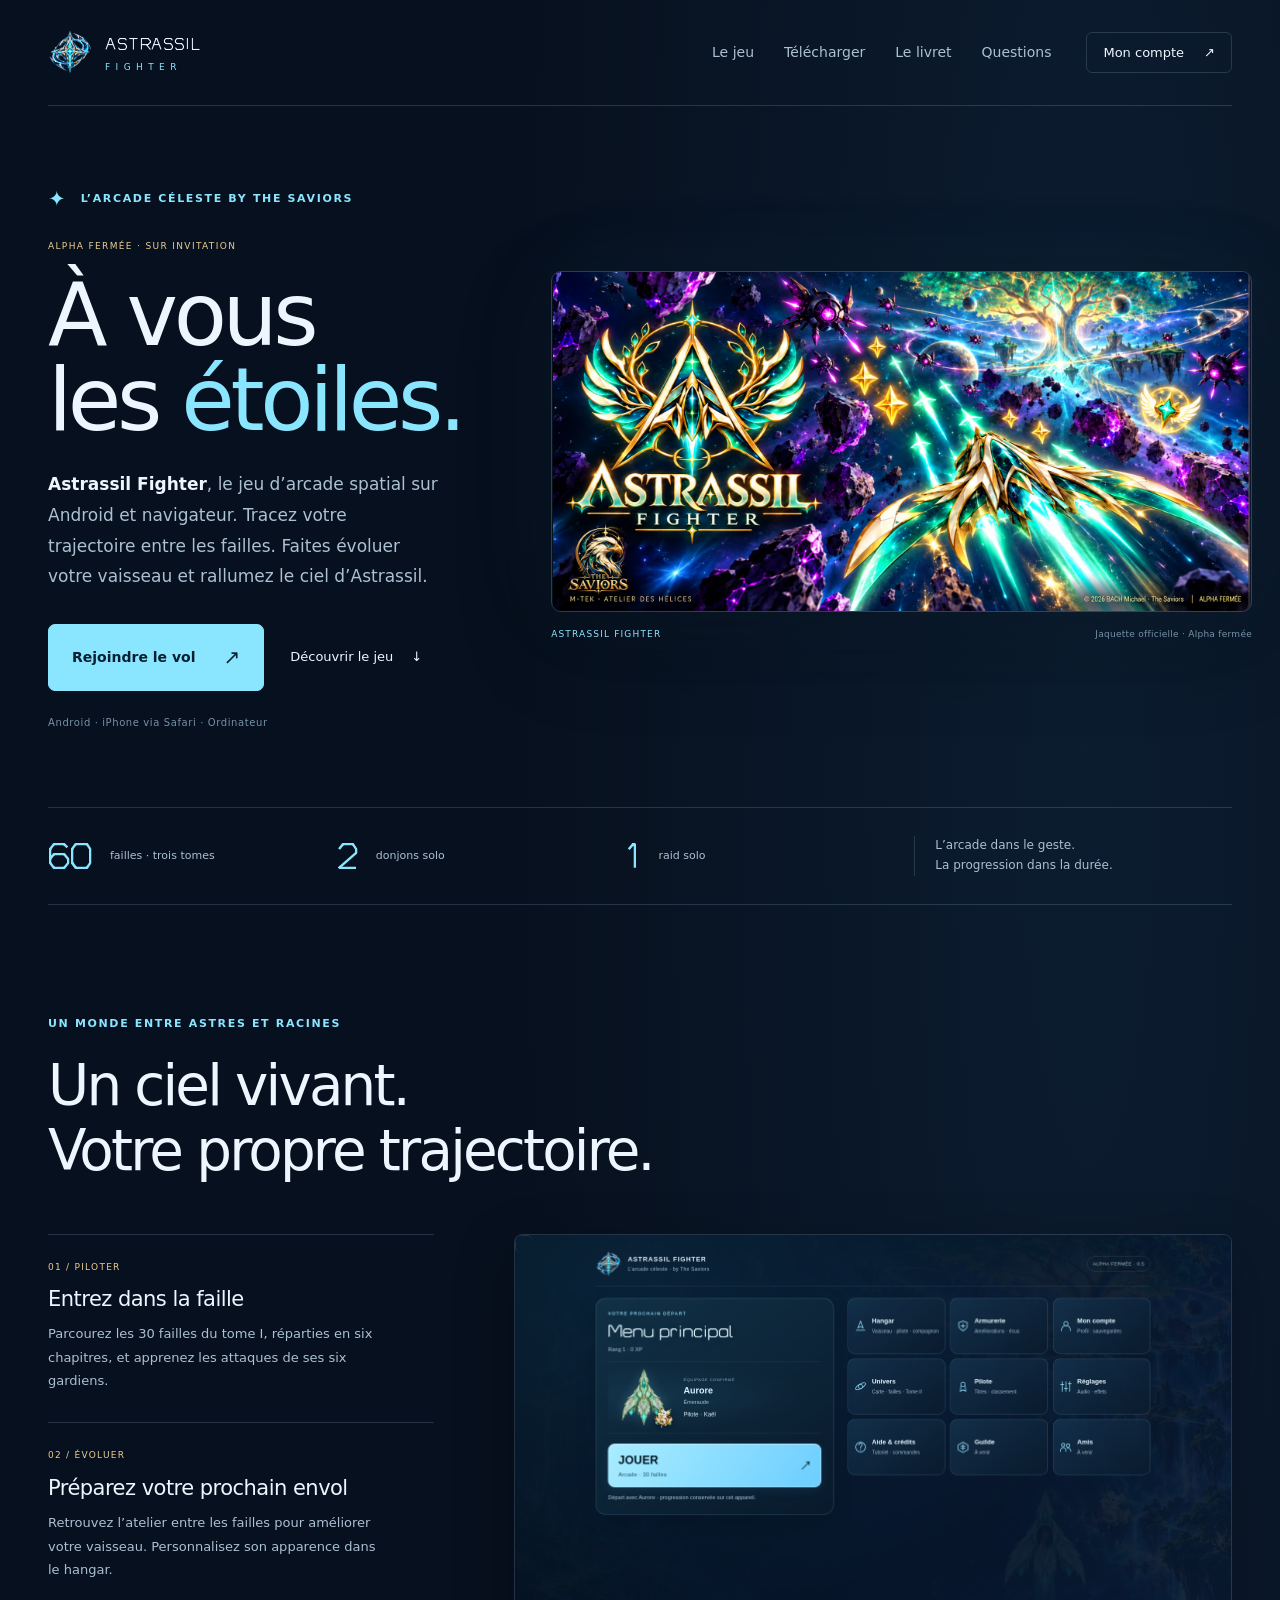
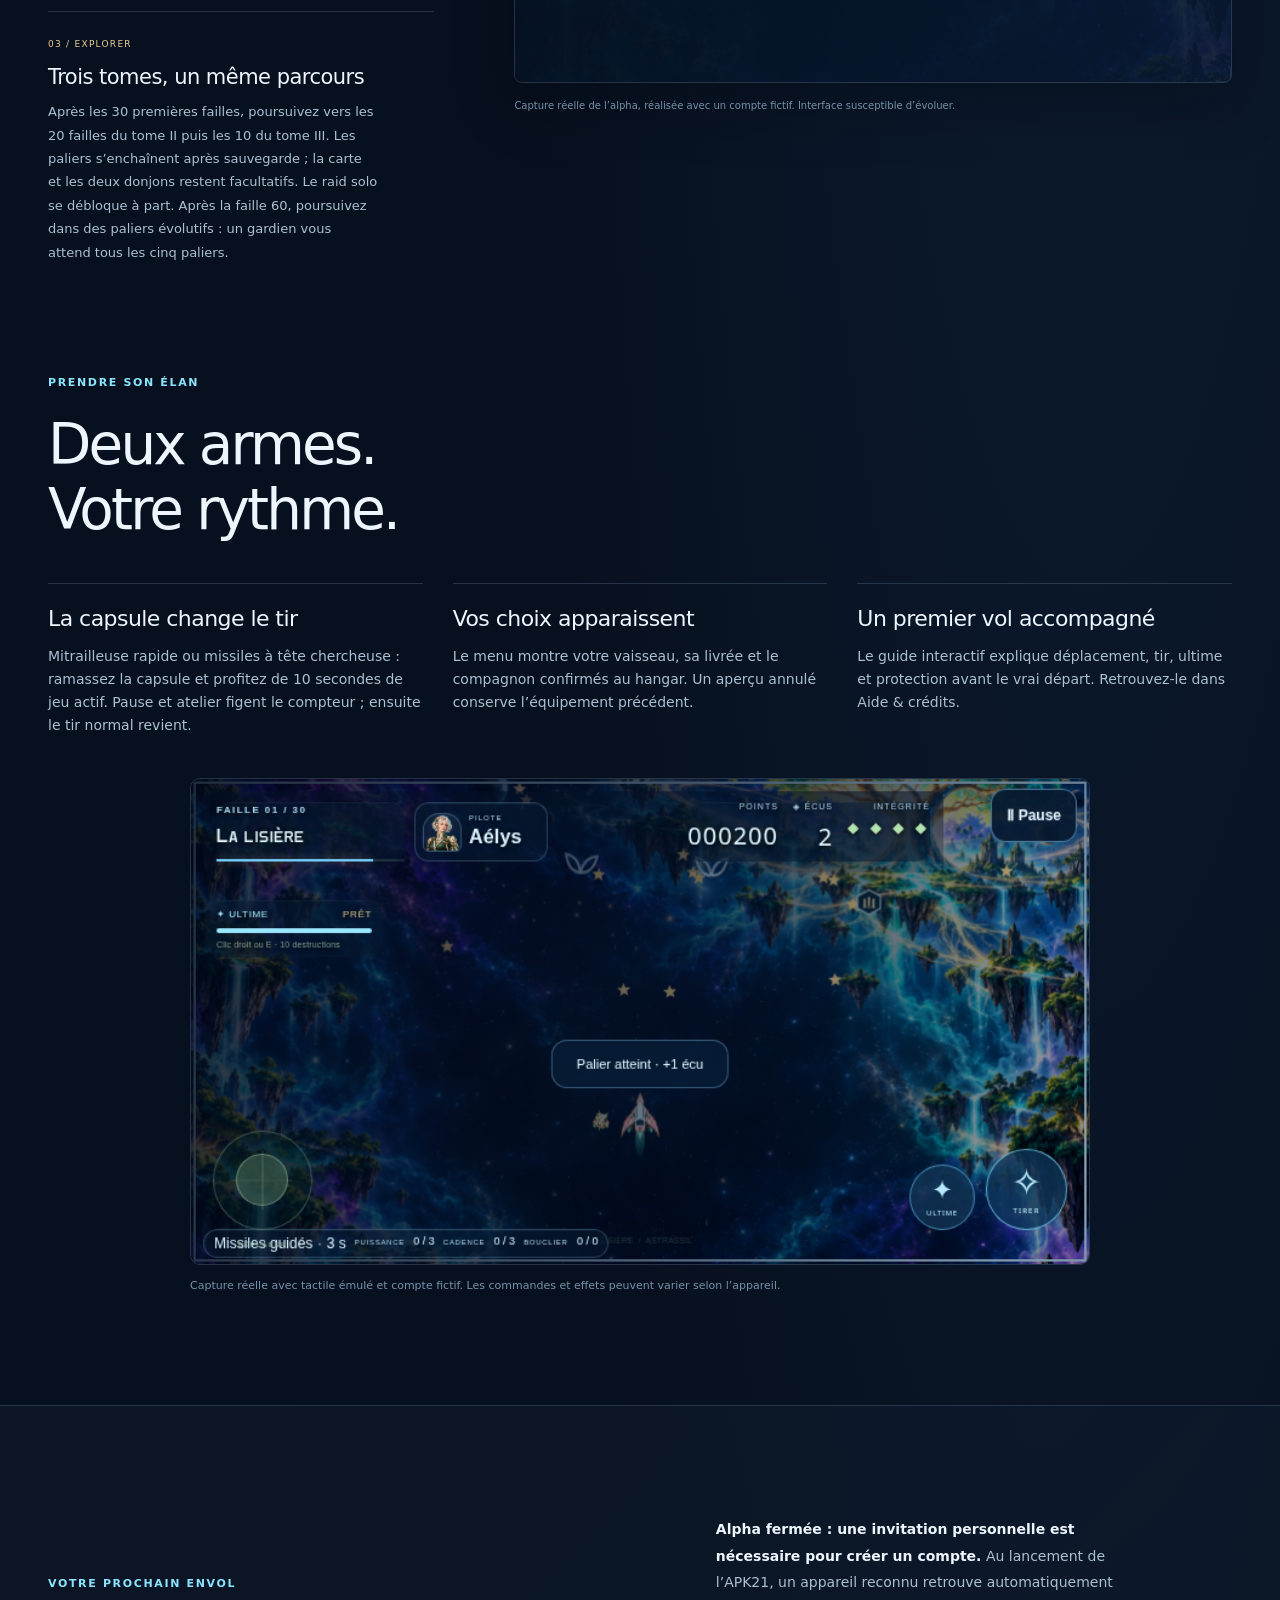
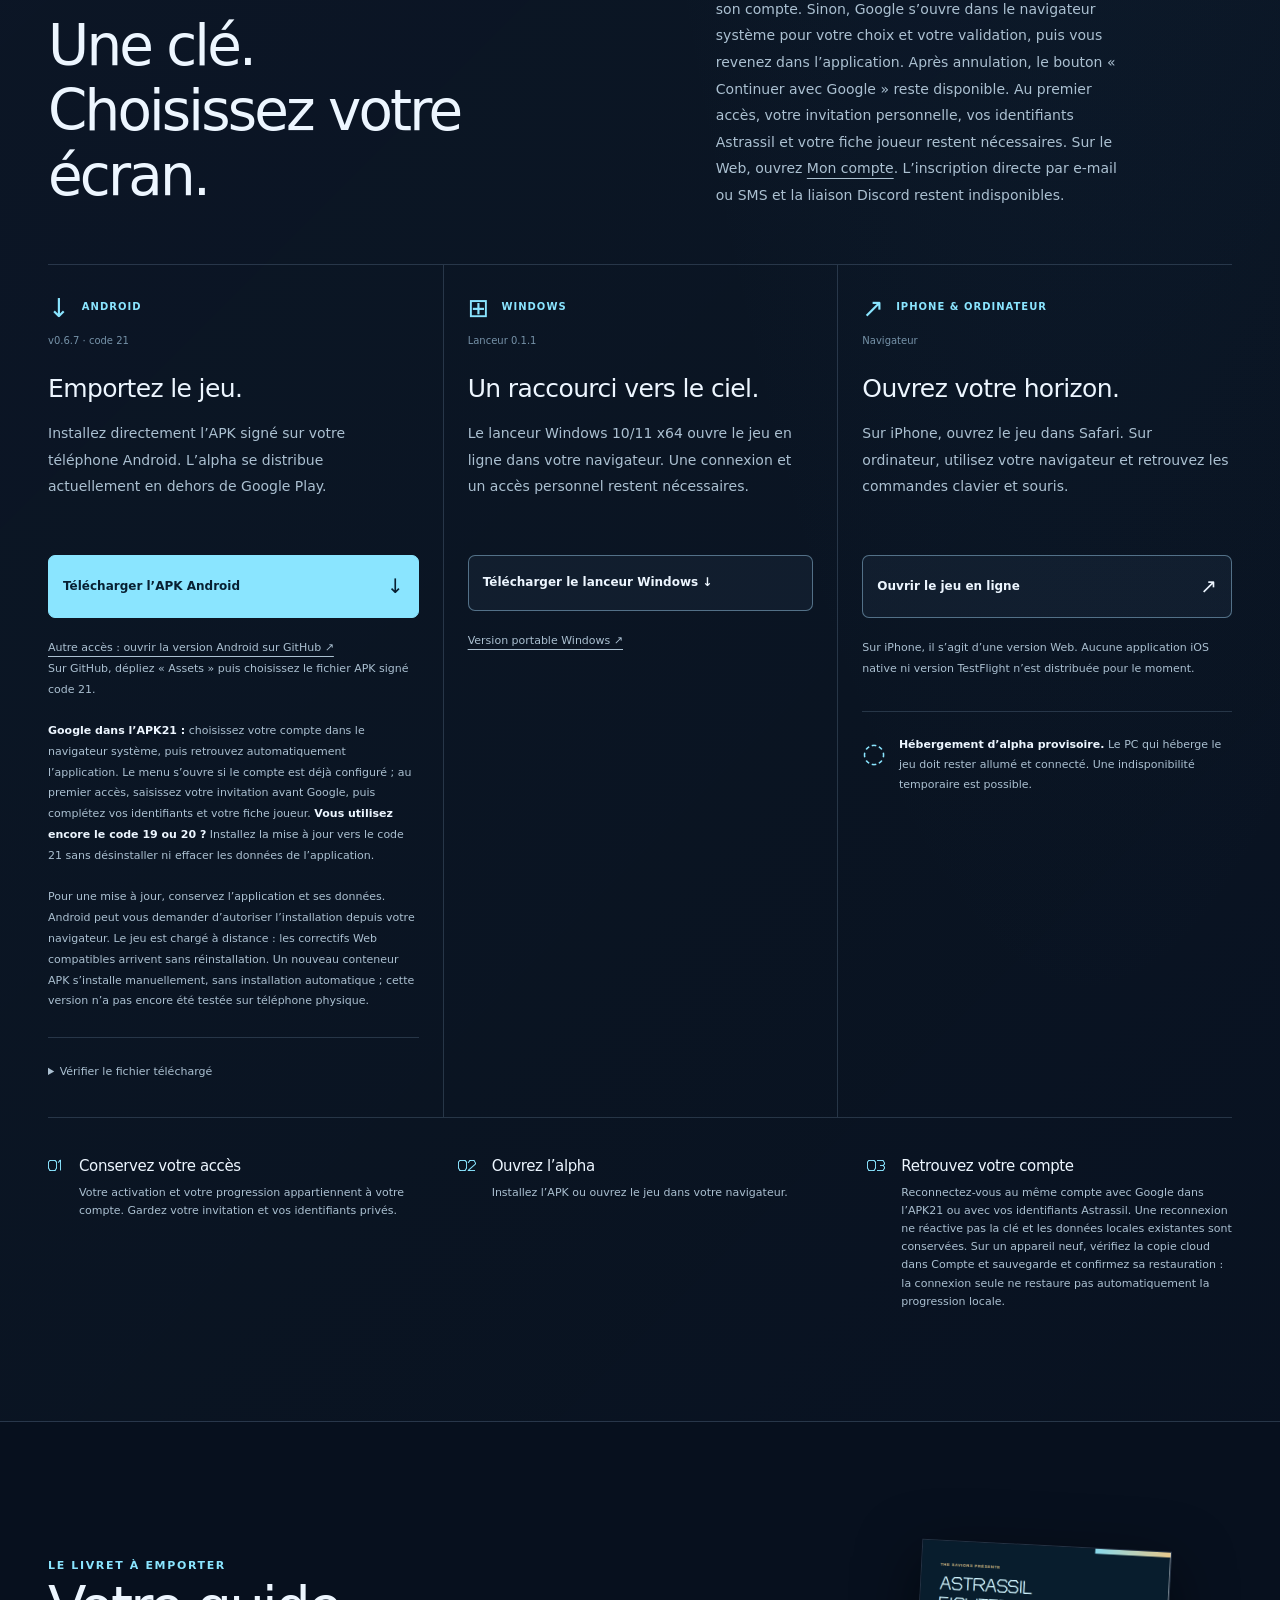
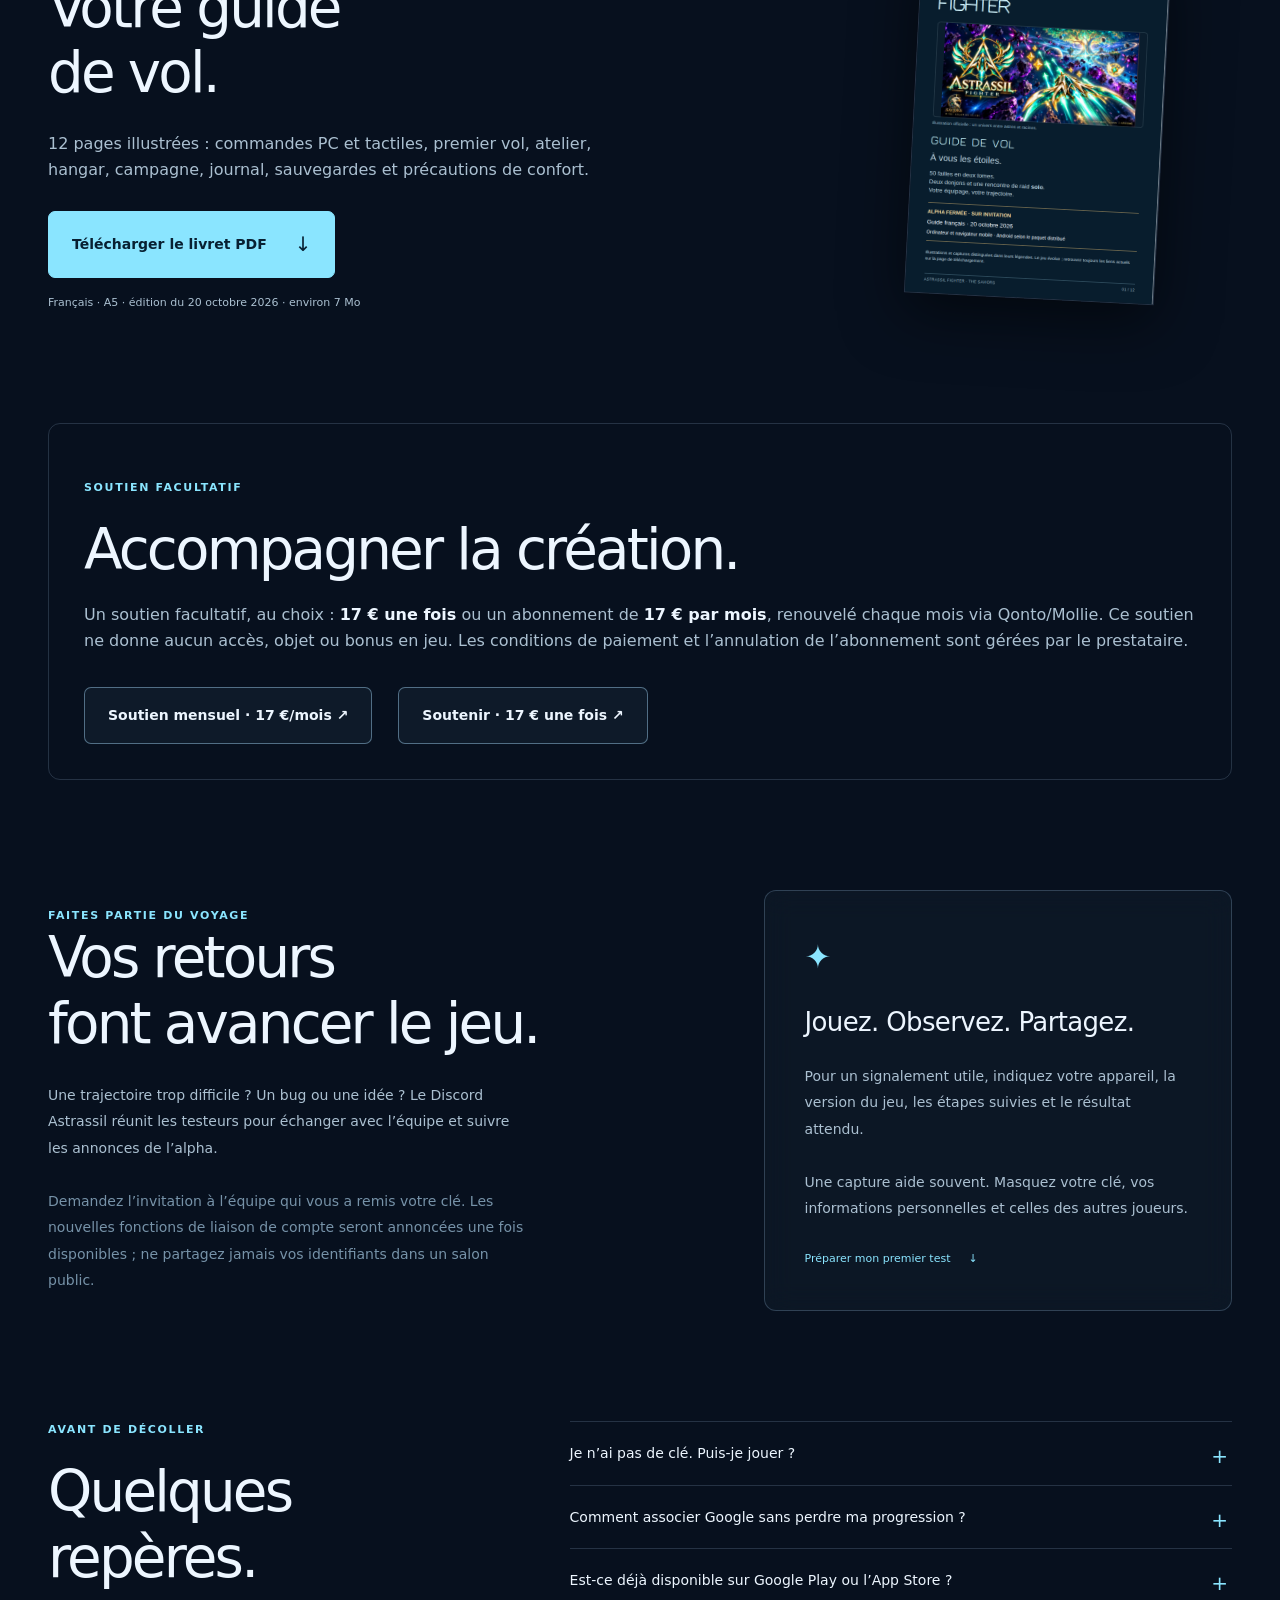
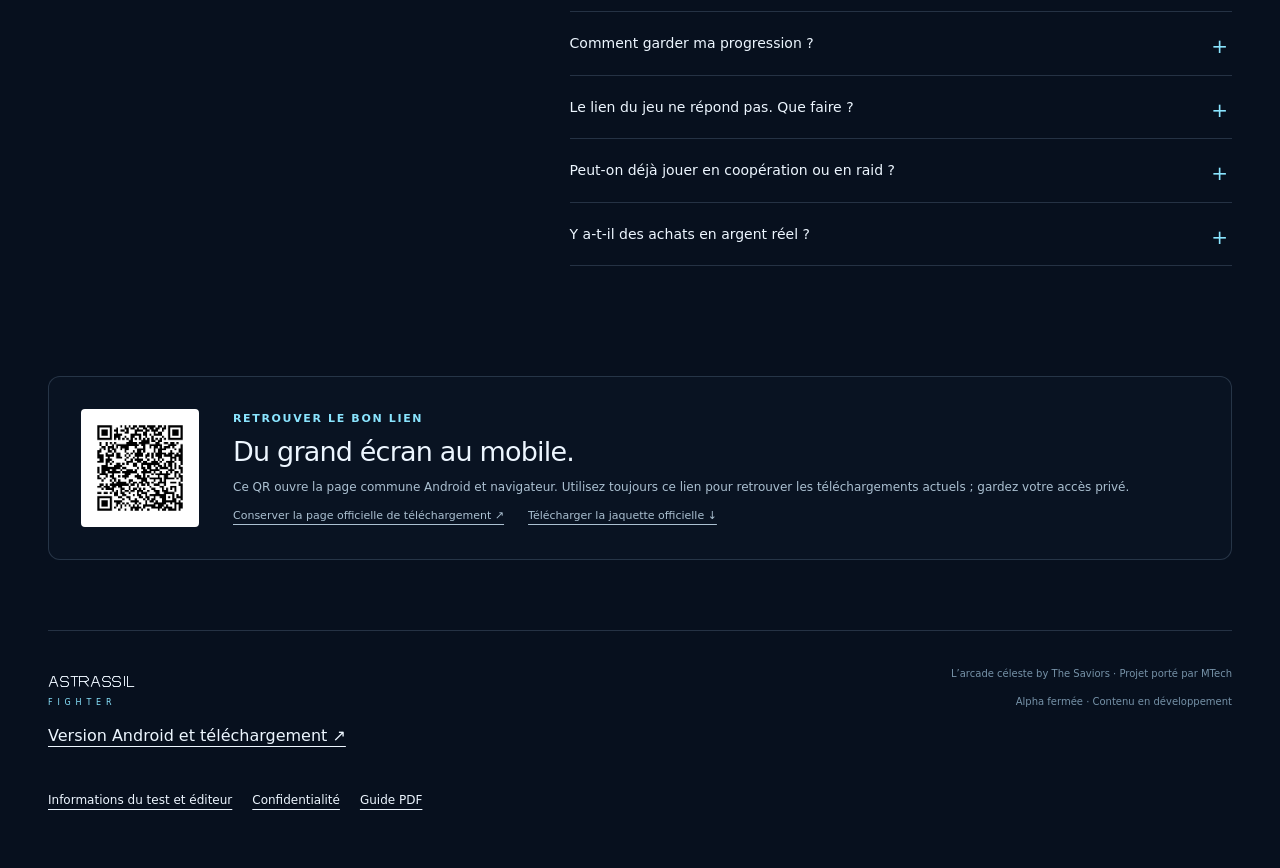
==== index.html @ e5ecc905 "Liens Jouer et Mon compte vers l’adresse stable astrassil.tail2edb90.ts.net" ====
<!doctype html>
<html lang="fr">
<head>
  <meta charset="utf-8">
  <meta name="viewport" content="width=device-width, initial-scale=1">
  <meta name="theme-color" content="#07101e">
  <meta name="robots" content="index,follow">
  <title>Astrassil Fighter — Télécharger l’APK Android · Alpha fermée</title>
  <meta name="description" content="Téléchargez l’APK Android signé d’Astrassil Fighter ou jouez dans votre navigateur. Alpha fermée sur invitation : 60 failles, suite évolutive et coopération à quatre.">
  <link rel="canonical" href="https://momolscode.github.io/astrassil-fighter-beta-downloads/">
  <link rel="icon" href="./assets/logo-starlight.png" type="image/png">
  <link rel="preload" href="./assets/astrassil-lumen.woff2" as="font" type="font/woff2" crossorigin>
  <meta property="og:type" content="website">
  <meta property="og:locale" content="fr_FR">
  <meta property="og:site_name" content="Astrassil Fighter">
  <meta property="og:title" content="Astrassil Fighter — APK Android et arcade céleste">
  <meta property="og:description" content="60 failles, suite évolutive et premières expéditions coopératives à quatre. APK Android signé et jeu Web. Alpha fermée sur invitation.">
  <meta property="og:url" content="https://momolscode.github.io/astrassil-fighter-beta-downloads/">
  <meta property="og:image" content="https://momolscode.github.io/astrassil-fighter-beta-downloads/assets/jaquette-alpha-fermee.png">
  <meta property="og:image:alt" content="Jaquette officielle : vaisseau or et turquoise, arbre cosmique et astéroïdes violets, avec le sceau The Saviors.">
  <meta name="twitter:card" content="summary_large_image">
  <meta name="twitter:title" content="Astrassil Fighter — L’arcade céleste">
  <meta name="twitter:description" content="Télécharger Astrassil Fighter sur Android ou jouer sur le Web. Alpha fermée sur invitation, solo et coopération à quatre.">
  <meta name="twitter:image" content="https://momolscode.github.io/astrassil-fighter-beta-downloads/assets/jaquette-alpha-fermee.png">
  <link rel="stylesheet" href="./styles.css">
  <script type="application/ld+json">
  {"@context":"https://schema.org","@graph":[{"@type":"VideoGame","@id":"https://momolscode.github.io/astrassil-fighter-beta-downloads/#jeu","name":"Astrassil Fighter","url":"https://momolscode.github.io/astrassil-fighter-beta-downloads/","description":"Jeu d’arcade spatial en alpha fermée : 60 failles de campagne, une suite évolutive, deux donjons et un raid solo. Les 30 premières failles ont un parcours coopératif distinct, jusqu’à quatre joueurs. Accès personnel sur invitation.","genre":["Arcade","Action"],"inLanguage":"fr","gamePlatform":["Android","Navigateur Web"],"playMode":["SinglePlayer","MultiPlayer","CoOp"],"image":"https://momolscode.github.io/astrassil-fighter-beta-downloads/assets/jaquette-alpha-fermee.png"},{"@type":"SoftwareApplication","@id":"https://momolscode.github.io/astrassil-fighter-beta-downloads/#android","name":"Astrassil Fighter pour Android","applicationCategory":"GameApplication","applicationSubCategory":"Arcade Game","operatingSystem":"Android","softwareVersion":"0.6.7-alpha-fermee.21","url":"https://momolscode.github.io/astrassil-fighter-beta-downloads/#telecharger","downloadUrl":"https://github.com/Momolscode/astrassil-fighter-beta-downloads/releases/download/alpha-fermee-0.6.7-code21/astrassil-fighter-0.6.7-alpha-fermee.21-code21-release-signe.apk","installUrl":"https://github.com/Momolscode/astrassil-fighter-beta-downloads/releases/tag/alpha-fermee-0.6.7-code21","fileSize":"12.21 MB","softwareRequirements":"Connexion Internet et compte Astrassil disposant d’un accès personnel.","description":"APK Android signé, code 21. Le jeu est chargé à distance. Installation manuelle ; aucun test sur téléphone physique de cette version n’est affirmé."}]}
  </script>
</head>
<body>
  <a class="skip" href="#contenu">Aller au contenu</a>
  <header class="header shell">
    <a class="brand" href="./" aria-label="Astrassil Fighter, accueil"><img src="./assets/logo-starlight.png" alt="" width="48" height="48"><span>ASTRASSIL <b>FIGHTER</b></span></a>
    <nav aria-label="Navigation principale"><a href="#univers">Le jeu</a><a href="#telecharger">Télécharger</a><a href="#guide">Le livret</a><a href="#questions">Questions</a></nav>
    <a class="header-cta" href="https://astrassil.tail2edb90.ts.net/connexion" rel="noopener noreferrer">Mon compte <span aria-hidden="true">↗</span></a>
  </header>
  <main id="contenu">
    <section class="hero shell" aria-labelledby="titre-jeu">
      <div class="hero-copy"><p class="eyebrow"><span class="spark" aria-hidden="true">✦</span> L’arcade céleste by The Saviors</p><p class="beta-label">ALPHA FERMÉE · SUR INVITATION</p><h1 id="titre-jeu">À vous<br>les <em>étoiles.</em></h1><p class="hero-intro"><strong>Astrassil Fighter</strong>, le jeu d’arcade spatial sur Android et navigateur. Tracez votre trajectoire entre les failles. Faites évoluer votre vaisseau et rallumez le ciel d’Astrassil.</p><div class="hero-actions"><a class="button" href="#telecharger">Rejoindre le vol <span aria-hidden="true">↗</span></a><a class="text-link" href="#univers">Découvrir le jeu <span aria-hidden="true">↓</span></a></div><p class="availability">Android · iPhone via Safari · Ordinateur</p></div>
      <figure class="cover"><img src="./assets/jaquette-alpha-fermee.png" alt="Astrassil Fighter : un vaisseau d’or et de turquoise traverse des astéroïdes violets vers un arbre cosmique lumineux. Jaquette officielle avec le sceau The Saviors." width="1797" height="875" fetchpriority="high"><figcaption>ASTRASSIL FIGHTER <span>Jaquette officielle · Alpha fermée</span></figcaption></figure>
    </section>
    <div class="facts shell" aria-label="Le contenu de l’alpha"><p><strong>60</strong><span>failles · trois tomes</span></p><p><strong>2</strong><span>donjons solo</span></p><p><strong>1</strong><span>raid solo</span></p><p class="facts-note">L’arcade dans le geste.<br>La progression dans la durée.</p></div>
    <section class="universe shell section" id="univers" aria-labelledby="univers-titre">
      <div class="section-heading"><p class="eyebrow">UN MONDE ENTRE ASTRES ET RACINES</p><h2 id="univers-titre">Un ciel vivant.<br>Votre propre trajectoire.</h2></div>
      <div class="universe-layout"><div class="chapters"><article><span>01 / PILOTER</span><h3>Entrez dans la faille</h3><p>Parcourez les 30 failles du tome I, réparties en six chapitres, et apprenez les attaques de ses six gardiens.</p></article><article><span>02 / ÉVOLUER</span><h3>Préparez votre prochain envol</h3><p>Retrouvez l’atelier entre les failles pour améliorer votre vaisseau. Personnalisez son apparence dans le hangar.</p></article><article><span>03 / EXPLORER</span><h3>Trois tomes, un même parcours</h3><p>Après les 30 premières failles, poursuivez vers les 20 failles du tome II puis les 10 du tome III. Les paliers s’enchaînent après sauvegarde ; la carte et les deux donjons restent facultatifs. Le raid solo se débloque à part. Après la faille 60, poursuivez dans des paliers évolutifs : un gardien vous attend tous les cinq paliers.</p></article></div><figure class="game-capture"><img src="./assets/accueil-actuel.png" alt="Capture de l’accueil Starlight d’Astrassil Fighter : menus de campagne, journal, galaxie et hangar, vaisseau lumineux sur un ciel cosmique." width="1440" height="900" loading="lazy"><figcaption>Capture réelle de l’alpha, réalisée avec un compte fictif. Interface susceptible d’évoluer.</figcaption></figure></div>
    </section>
    <section class="flight-features shell section" aria-labelledby="vol-titre"><div class="section-heading"><p class="eyebrow">PRENDRE SON ÉLAN</p><h2 id="vol-titre">Deux armes.<br>Votre rythme.</h2></div><div class="feature-grid"><article><h3>La capsule change le tir</h3><p>Mitrailleuse rapide ou missiles à tête chercheuse : ramassez la capsule et profitez de 10 secondes de jeu actif. Pause et atelier figent le compteur ; ensuite le tir normal revient.</p></article><article><h3>Vos choix apparaissent</h3><p>Le menu montre votre vaisseau, sa livrée et le compagnon confirmés au hangar. Un aperçu annulé conserve l’équipement précédent.</p></article><article><h3>Un premier vol accompagné</h3><p>Le guide interactif explique déplacement, tir, ultime et protection avant le vrai départ. Retrouvez-le dans Aide &amp; crédits.</p></article></div><figure class="wide-flight"><img src="./assets/combat-paysage.png" alt="Capture d’un combat avec le HUD de l’arme temporaire et les commandes tactiles." width="740" height="400" loading="lazy"><figcaption>Capture réelle avec tactile émulé et compte fictif. Les commandes et effets peuvent varier selon l’appareil.</figcaption></figure></section>
    <section class="download-section" id="telecharger" aria-labelledby="telecharger-titre"><div class="shell section"><div class="section-heading split-heading"><div><p class="eyebrow">VOTRE PROCHAIN ENVOL</p><h2 id="telecharger-titre">Une clé.<br>Choisissez votre écran.</h2></div><p><strong>Alpha fermée : une invitation personnelle est nécessaire pour créer un compte.</strong> Au lancement de l’APK21, un appareil reconnu retrouve automatiquement son compte. Sinon, Google s’ouvre dans le navigateur système pour votre choix et votre validation, puis vous revenez dans l’application. Après annulation, le bouton « Continuer avec Google » reste disponible. Au premier accès, votre invitation personnelle, vos identifiants Astrassil et votre fiche joueur restent nécessaires. Sur le Web, ouvrez <a href="https://astrassil.tail2edb90.ts.net/connexion">Mon compte</a>. L’inscription directe par e-mail ou SMS et la liaison Discord restent indisponibles.</p></div>
      <div class="platforms"><article class="platform"><div class="platform-top"><span class="platform-icon" aria-hidden="true">↓</span><span class="platform-type">ANDROID</span><span class="version">v0.6.7 · code 21</span></div><h3>Emportez le jeu.</h3><p>Installez directement l’APK signé sur votre téléphone Android. L’alpha se distribue actuellement en dehors de Google Play.</p><a id="android-download" class="button" href="https://github.com/Momolscode/astrassil-fighter-beta-downloads/releases/download/alpha-fermee-0.6.7-code21/astrassil-fighter-0.6.7-alpha-fermee.21-code21-release-signe.apk" download>Télécharger l’APK Android <span aria-hidden="true">↓</span></a><p class="platform-note"><a id="android-release" href="https://github.com/Momolscode/astrassil-fighter-beta-downloads/releases/tag/alpha-fermee-0.6.7-code21" rel="noopener noreferrer">Autre accès : ouvrir la version Android sur GitHub ↗</a><br>Sur GitHub, dépliez « Assets » puis choisissez le fichier APK signé code 21.</p><p class="platform-note"><strong>Google dans l’APK21 :</strong> choisissez votre compte dans le navigateur système, puis retrouvez automatiquement l’application. Le menu s’ouvre si le compte est déjà configuré ; au premier accès, saisissez votre invitation avant Google, puis complétez vos identifiants et votre fiche joueur. <strong>Vous utilisez encore le code 19 ou 20 ?</strong> Installez la mise à jour vers le code 21 sans désinstaller ni effacer les données de l’application.</p><p class="platform-note">Pour une mise à jour, conservez l’application et ses données. Android peut vous demander d’autoriser l’installation depuis votre navigateur. Le jeu est chargé à distance : les correctifs Web compatibles arrivent sans réinstallation. Un nouveau conteneur APK s’installe manuellement, sans installation automatique ; cette version n’a pas encore été testée sur téléphone physique.</p><details class="checksum"><summary>Vérifier le fichier téléchargé</summary><p>Empreinte SHA-256 de l’APK signé :</p><code>53e161e03cef2f082673b53532f688e43d5536de53cf7518c52a27320e83bcfa</code><a href="https://github.com/Momolscode/astrassil-fighter-beta-downloads/releases/tag/alpha-fermee-0.6.7-code21" rel="noopener noreferrer">Consulter la version Android ↗</a></details></article>
      <article class="platform"><div class="platform-top"><span class="platform-icon" aria-hidden="true">⊞</span><span class="platform-type">WINDOWS</span><span class="version">Lanceur 0.1.1</span></div><h3>Un raccourci vers le ciel.</h3><p>Le lanceur Windows 10/11 x64 ouvre le jeu en ligne dans votre navigateur. Une connexion et un accès personnel restent nécessaires.</p><a id="windows-download" class="button secondary" href="https://github.com/Momolscode/astrassil-fighter-beta-downloads/releases/download/launcher-pc-0.1.1/Astrassil-Fighter-Setup-0.1.1.exe">Télécharger le lanceur Windows ↓</a><p class="platform-note"><a href="https://github.com/Momolscode/astrassil-fighter-beta-downloads/releases/download/launcher-pc-0.1.1/Astrassil-Fighter-Launcher-0.1.1.exe">Version portable Windows ↗</a></p></article><article class="platform"><div class="platform-top"><span class="platform-icon" aria-hidden="true">↗</span><span class="platform-type">IPHONE & ORDINATEUR</span><span class="version">Navigateur</span></div><h3>Ouvrez votre horizon.</h3><p>Sur iPhone, ouvrez le jeu dans Safari. Sur ordinateur, utilisez votre navigateur et retrouvez les commandes clavier et souris.</p><a id="browser-play" class="button secondary" href="https://astrassil.tail2edb90.ts.net/jeu/" rel="noopener noreferrer">Ouvrir le jeu en ligne <span aria-hidden="true">↗</span></a><p class="platform-note">Sur iPhone, il s’agit d’une version Web. Aucune application iOS native ni version TestFlight n’est distribuée pour le moment.</p><div class="server-note"><span aria-hidden="true">◌</span><p><strong>Hébergement d’alpha provisoire.</strong> Le PC qui héberge le jeu doit rester allumé et connecté. Une indisponibilité temporaire est possible.</p></div></article></div>
      <ol class="access-steps"><li><span>01</span><div><h3>Conservez votre accès</h3><p>Votre activation et votre progression appartiennent à votre compte. Gardez votre invitation et vos identifiants privés.</p></div></li><li><span>02</span><div><h3>Ouvrez l’alpha</h3><p>Installez l’APK ou ouvrez le jeu dans votre navigateur.</p></div></li><li><span>03</span><div><h3>Retrouvez votre compte</h3><p>Reconnectez-vous au même compte avec Google dans l’APK21 ou avec vos identifiants Astrassil. Une reconnexion ne réactive pas la clé et les données locales existantes sont conservées. Sur un appareil neuf, vérifiez la copie cloud dans Compte et sauvegarde et confirmez sa restauration : la connexion seule ne restaure pas automatiquement la progression locale.</p></div></li></ol>
    </div></section>
    <section class="guide-section shell section" id="guide" aria-labelledby="guide-titre"><div><p class="eyebrow">LE LIVRET À EMPORTER</p><h2 id="guide-titre">Votre guide<br>de vol.</h2><p>12 pages illustrées : commandes PC et tactiles, premier vol, atelier, hangar, campagne, journal, sauvegardes et précautions de confort.</p><a class="button" id="guide-download" href="./documents/ASTRASSIL-FIGHTER-Guide-de-vol-Alpha.pdf" download>Télécharger le livret PDF <span aria-hidden="true">↓</span></a><p class="guide-note">Français · A5 · édition du 20 octobre 2026 · environ 7 Mo</p></div><figure><img src="./assets/guide-apercu.png" alt="Couverture du Guide de vol Astrassil Fighter, alpha fermée, avec le vaisseau et le sceau The Saviors." width="560" height="794" loading="lazy"></figure></section>
    <section class="support-block shell" id="soutien" hidden aria-labelledby="soutien-titre"><p class="eyebrow">SOUTIEN FACULTATIF</p><h2 id="soutien-titre">Accompagner la création.</h2><p>Un soutien facultatif, au choix : <strong>17 € une fois</strong> ou un abonnement de <strong>17 € par mois</strong>, renouvelé chaque mois via Qonto/Mollie. Ce soutien ne donne aucun accès, objet ou bonus en jeu. Les conditions de paiement et l’annulation de l’abonnement sont gérées par le prestataire.</p><div class="hero-actions"><a id="support-monthly" class="button secondary" rel="noopener noreferrer" target="_blank" hidden>Soutien mensuel · 17 €/mois ↗</a><a id="support-once" class="button secondary" rel="noopener noreferrer" target="_blank" hidden>Soutenir · 17 € une fois ↗</a></div></section>
    <section class="community shell section" id="communaute" aria-labelledby="communaute-titre"><div><p class="eyebrow">FAITES PARTIE DU VOYAGE</p><h2 id="communaute-titre">Vos retours<br>font avancer le jeu.</h2><p>Une trajectoire trop difficile ? Un bug ou une idée ? Le Discord Astrassil réunit les testeurs pour échanger avec l’équipe et suivre les annonces de l’alpha.</p><p class="community-note">Demandez l’invitation à l’équipe qui vous a remis votre clé. Les nouvelles fonctions de liaison de compte seront annoncées une fois disponibles ; ne partagez jamais vos identifiants dans un salon public.</p></div><div class="community-panel"><span class="spark" aria-hidden="true">✦</span><h3>Jouez. Observez. Partagez.</h3><p>Pour un signalement utile, indiquez votre appareil, la version du jeu, les étapes suivies et le résultat attendu.</p><p>Une capture aide souvent. Masquez votre clé, vos informations personnelles et celles des autres joueurs.</p><a class="text-link" href="#questions">Préparer mon premier test <span aria-hidden="true">↓</span></a></div></section>
    <section class="faq shell section" id="questions" aria-labelledby="questions-titre"><div class="section-heading"><p class="eyebrow">AVANT DE DÉCOLLER</p><h2 id="questions-titre">Quelques repères.</h2></div><div class="faq-list"><details><summary>Je n’ai pas de clé. Puis-je jouer ?</summary><p>L’alpha reste soumise à des droits personnels contrôlés par le serveur. Télécharger l’APK ne donne pas un accès au jeu. Les comptes déjà activés sont conservés. Une première inscription peut être préparée depuis l’APK21 ou Mon compte sur le Web. Elle demande Google dans le navigateur système, une invitation délivrée par l’équipe, vos identifiants Astrassil et votre fiche pilote. La clé n’est activée qu’une fois. L’inscription directe et la récupération par e-mail attendent encore leur activation.</p></details><details><summary>Comment associer Google sans perdre ma progression ?</summary><p>Dans le navigateur où votre partie est reconnue, ouvrez <a href="https://astrassil.tail2edb90.ts.net/connexion">Mon compte</a>. Connectez-vous au compte Astrassil existant si nécessaire, puis choisissez <strong>Associer Google à mon compte actuel</strong>. Utilisez ensuite ce Google pour vous reconnecter. Une adresse e-mail identique ne fusionne jamais deux comptes. Dans l’APK21, choisissez ensuite ce même Google dans le navigateur système : le retour vers l’application est automatique après vérification, avec ouverture du menu pour un compte déjà configuré.</p></details><details><summary>Est-ce déjà disponible sur Google Play ou l’App Store ?</summary><p>L’alpha Android se télécharge directement au format APK. Elle n’est pas publiée sur Google Play. Sur iPhone, utilisez Safari : aucune application native iOS ni version TestFlight n’est encore proposée.</p></details><details><summary>Comment garder ma progression ?</summary><p>La progression est enregistrée sur votre appareil et envoyée automatiquement vers votre compte sur le serveur aux étapes importantes. En cas de coupure réseau, un envoi en attente est réessayé au retour de la connexion. Vous pouvez aussi envoyer une copie manuellement dans <strong>Compte et sauvegarde</strong> : vérifiez le compte et l’aperçu, confirmez puis attendez le message de réussite. Sur un appareil neuf, vérifiez la copie cloud disponible et confirmez sa restauration ; la connexion seule ne restaure pas automatiquement la progression locale. Un combat en cours n’est pas un point de reprise.</p></details><details><summary>Le lien du jeu ne répond pas. Que faire ?</summary><p>Le serveur provisoire dépend d’un PC allumé et connecté. Réessayez plus tard et signalez l’heure et le message exact à l’équipe. Utilisez toujours le lien de cette page pour éviter un ancien QR code ou une adresse remplacée.</p></details><details><summary>Peut-on déjà jouer en coopération ou en raid ?</summary><p>Depuis le menu, ouvrez <strong>Coopération</strong> pour rejoindre une expédition en ligne à deux, trois ou quatre. Les 30 premières failles y ont une progression distincte, débloquée dans l’ordre. La résistance ennemie est multipliée par le nombre de participants au départ ; choisissez tank, soin ou dégâts. Pendant cette première ouverture, une seule expédition peut combattre à la fois et les victoires coopératives ne rapportent pas encore d’XP ni d’écus. Les deux donjons et le raid restent solo. Les clans, le PvP et les raids en ligne sont encore à développer.</p></details><details><summary>Y a-t-il des achats en argent réel ?</summary><p>Les améliorations disponibles en jeu utilisent les ressources du jeu ; aucun achat d’objet en euros n’est activé. Un soutien facultatif est proposé séparément via Qonto/Mollie : 17 € une fois ou un abonnement de 17 € par mois, sans accès, objet ni bonus en contrepartie.</p></details></div></section>
    <aside class="share shell"><img src="./assets/qr-beta.png" alt="QR code vers la page de téléchargement officielle de l’alpha" width="150" height="150" loading="lazy"><div><p class="eyebrow">RETROUVER LE BON LIEN</p><h2>Du grand écran au mobile.</h2><p>Ce QR ouvre la page commune Android et navigateur. Utilisez toujours ce lien pour retrouver les téléchargements actuels ; gardez votre accès privé.</p><p class="share-links"><a href="https://momolscode.github.io/astrassil-fighter-beta-downloads/">Conserver la page officielle de téléchargement ↗</a><a href="./assets/jaquette-alpha-fermee.png" download>Télécharger la jaquette officielle ↓</a></p></div></aside>
  </main>
  <footer class="footer shell"><a class="brand" href="./"><span>ASTRASSIL <b>FIGHTER</b></span></a><p>L’arcade céleste by The Saviors · Projet porté par MTech</p><p>Alpha fermée · Contenu en développement</p><a href="https://github.com/Momolscode/astrassil-fighter-beta-downloads/releases/tag/alpha-fermee-0.6.7-code21" rel="noopener noreferrer">Version Android et téléchargement ↗</a><div class="legal-links"><a href="./informations-test.html">Informations du test et éditeur</a><a href="./confidentialite.html">Confidentialité</a><a href="./documents/ASTRASSIL-FIGHTER-Guide-de-vol-Alpha.pdf">Guide PDF</a></div></footer><script src="./support.js" defer></script>
</body>
</html>
---- styles.css ----
@font-face{font-family:AstrassilLumen;src:url('./assets/astrassil-lumen.woff2') format('woff2');font-style:normal;font-weight:400;font-display:swap}
:root{color-scheme:dark;--bg:#07101e;--text:#edf6ff;--muted:#abc0d1;--faint:#7692a8;--line:rgba(183,221,255,.17);--blue:#8ae5ff;--gold:#edcd91;--glass:rgba(164,205,255,.035)}
*{box-sizing:border-box}html{scroll-behavior:smooth;scroll-padding-top:30px}body{margin:0;background:radial-gradient(ellipse at 85% 10%,rgba(45,111,167,.13),transparent 38%),var(--bg);color:var(--text);font-family:Inter,system-ui,-apple-system,BlinkMacSystemFont,"Segoe UI",sans-serif;font-size:16px;line-height:1.65}a{color:inherit;text-underline-offset:5px}button,a,summary{-webkit-tap-highlight-color:transparent}a:focus-visible,summary:focus-visible{outline:3px solid var(--blue);outline-offset:6px}img{max-width:100%;height:auto;display:block}h1,h2,h3,p,figure{margin:0}h1,h2,h3{line-height:1.16;font-weight:500}h1,h2{letter-spacing:-.05em}h1{font-size:clamp(62px,6.8vw,104px);line-height:.97;max-width:700px}h1 em{font-style:normal;color:var(--blue)}h2{font-size:clamp(34px,4.4vw,58px)}h3{font-size:23px;letter-spacing:-.025em}p{color:var(--muted)}strong{font-weight:600;color:var(--text)}.shell{width:min(1320px,calc(100% - 96px));margin-inline:auto}.section{padding-block:110px}.skip{position:absolute;left:20px;top:-100px;padding:12px 20px;background:var(--text);color:var(--bg);z-index:100}.skip:focus{top:10px}.header{height:106px;display:flex;align-items:center;gap:35px;border-bottom:1px solid var(--line)}.brand{display:flex;align-items:center;gap:13px;text-decoration:none;flex-shrink:0}.brand img{width:44px;height:44px;object-fit:contain}.brand span{font-family:AstrassilLumen,system-ui,sans-serif;font-size:17px;letter-spacing:.05em}.brand b{display:block;font-family:system-ui,sans-serif;font-weight:400;font-size:9px;letter-spacing:.6em;color:var(--blue);margin-top:2px}.header nav{display:flex;gap:30px;margin-left:auto}.header nav a{font-size:14px;text-decoration:none;color:var(--muted)}.header nav a:hover,.text-link:hover{color:var(--blue)}.header-cta{display:flex;gap:20px;font-size:13px;text-decoration:none;padding:9px 16px;border:1px solid var(--line);border-radius:6px}.hero{display:grid;grid-template-columns:.82fr 1.18fr;align-items:center;gap:30px;min-height:650px;padding-block:76px}.eyebrow{font-size:11px;font-weight:600;letter-spacing:.15em;color:var(--blue);text-transform:uppercase}.spark{color:var(--blue);font-size:21px;vertical-align:middle;margin-right:8px}.beta-label{color:var(--gold);font-size:9px;letter-spacing:.15em;margin-top:22px;margin-bottom:20px}.hero-intro{font-size:17px;max-width:390px;margin-top:27px;line-height:1.8}.hero-actions{display:flex;align-items:center;gap:26px;margin-top:32px;flex-wrap:wrap}.button{display:inline-flex;align-items:center;justify-content:space-between;gap:28px;padding:16px 23px;min-height:56px;background:var(--blue);color:#082032;border:1px solid var(--blue);border-radius:7px;font-size:14px;text-decoration:none;font-weight:650;transition:background .16s,transform .16s}.button:hover{background:#b4edff;transform:translateY(-2px)}.button span{font-size:20px;font-weight:400}.button.secondary{background:rgba(157,209,255,.05);color:var(--text);border-color:rgba(170,223,255,.43)}.button.secondary:hover{background:rgba(157,209,255,.13)}.text-link{display:inline-flex;align-items:center;gap:18px;font-size:13px;text-decoration:none}.availability{font-size:10px;letter-spacing:.06em;color:var(--faint);margin-top:24px}.cover{position:relative;margin-right:-20px}.cover img{width:100%;height:auto;aspect-ratio:1797/875;object-fit:contain;border:1px solid rgba(133,199,255,.25);border-radius:10px;box-shadow:0 30px 95px rgba(0,0,0,.22),0 0 100px rgba(60,159,205,.06)}.cover figcaption{display:flex;justify-content:space-between;gap:15px;margin-top:15px;font-size:9px;letter-spacing:.13em;color:var(--blue)}.cover figcaption span{color:var(--faint);letter-spacing:.03em}.facts{display:grid;grid-template-columns:1fr 1fr 1fr 1.1fr;border-top:1px solid var(--line);border-bottom:1px solid var(--line);padding-block:28px}.facts p{display:flex;align-items:center;gap:18px}.facts strong{font-family:AstrassilLumen,system-ui,sans-serif;font-weight:400;font-size:38px;color:var(--blue);line-height:1}.facts span{font-size:11px}.facts .facts-note{font-size:12px;padding-left:20px;border-left:1px solid var(--line)}.section-heading .eyebrow{margin-bottom:20px}.universe-layout{display:grid;grid-template-columns:.7fr 1.3fr;gap:80px;align-items:center;margin-top:50px}.chapters{display:grid;gap:30px}.chapters article{border-top:1px solid var(--line);padding-top:17px}.chapters article>span{font-size:9px;color:var(--gold);letter-spacing:.14em}.chapters h3{font-size:21px;margin-top:9px}.chapters p{font-size:13px;margin-top:11px;max-width:330px;line-height:1.8}.game-capture{align-self:start}.game-capture img{border:1px solid var(--line);border-radius:8px;box-shadow:0 20px 60px #01060d50}.game-capture figcaption{font-size:10px;line-height:1.7;color:var(--faint);margin-top:14px;max-width:500px}.download-section{background:linear-gradient(135deg,rgba(135,199,255,.035),rgba(136,172,237,.012));border-block:1px solid var(--line)}.split-heading{display:grid;grid-template-columns:1.1fr 1fr;align-items:end;gap:100px}.split-heading>p{font-size:14px;line-height:1.9;max-width:420px}.platforms{display:grid;grid-template-columns:1fr 1fr;margin-top:55px;border-top:1px solid var(--line);border-bottom:1px solid var(--line)}.platform{padding:35px 46px 35px 0;min-width:0}.platform+.platform{border-left:1px solid var(--line);padding-left:46px;padding-right:0}.platform-top{display:flex;align-items:center;gap:12px;margin-bottom:35px}.platform-icon{font-size:26px;color:var(--blue);line-height:1}.platform-type{font-size:10px;letter-spacing:.1em;color:var(--blue);font-weight:650}.version{font-size:10px;color:var(--faint);margin-left:auto}.platform h3{font-size:29px;margin-bottom:17px}.platform>p:not(.platform-note){font-size:14px;line-height:1.9;max-width:450px;min-height:80px}.platform>.button{margin-top:25px;width:100%}.platform-note{font-size:11px;line-height:1.9;margin-top:20px;min-height:48px;max-width:460px}.checksum{border-top:1px solid var(--line);margin-top:25px;padding-top:20px;font-size:11px}.checksum summary{cursor:pointer;color:var(--muted);padding-block:5px}.checksum p{margin-top:15px}.checksum code{display:block;margin:8px 0 15px;overflow-wrap:anywhere;font-size:10px;color:var(--blue)}.checksum a{font-size:10px}.server-note{display:flex;gap:13px;margin-top:25px;border-top:1px solid var(--line);padding-top:23px}.server-note>span{font-size:27px;color:var(--blue);line-height:1.3}.server-note p{font-size:11px;line-height:1.8}.access-steps{list-style:none;margin:34px 0 0;padding:0;display:grid;grid-template-columns:repeat(3,1fr);gap:45px}.access-steps li{display:flex;gap:16px;align-items:baseline}.access-steps li>span{font-family:AstrassilLumen,system-ui,sans-serif;font-size:16px;color:var(--blue)}.access-steps h3{font-size:15px}.access-steps p{font-size:11px;margin-top:9px}.community{display:grid;grid-template-columns:1fr .8fr;align-items:center;gap:130px}.community>div>p:not(.eyebrow){margin-top:26px;font-size:14px;line-height:1.9;max-width:480px}.community .community-note{font-size:11px;color:var(--faint)}.community-panel{background:var(--glass);border:1px solid rgba(173,218,255,.22);border-radius:12px;padding:40px;backdrop-filter:blur(14px)}.community-panel>.spark{font-size:32px;display:block;margin-bottom:23px}.community-panel h3{font-size:26px}.community .community-panel p{font-size:12px;margin-top:20px}.community-panel .text-link{color:var(--blue);margin-top:28px;font-size:11px}.faq{padding-top:0;display:grid;grid-template-columns:.8fr 1.2fr;gap:80px}.faq-list{border-top:1px solid var(--line)}.faq-list details{border-bottom:1px solid var(--line);padding-block:20px}.faq-list summary{list-style:none;cursor:pointer;font-size:14px;line-height:1.6;position:relative;padding-right:30px}.faq-list summary::-webkit-details-marker{display:none}.faq-list summary:after{content:'+';position:absolute;right:4px;color:var(--blue);font-size:20px;top:-2px}.faq-list details[open] summary:after{content:'−'}.faq-list p{font-size:12px;line-height:1.9;margin-top:17px;padding-right:28px}.share{display:flex;align-items:center;gap:34px;border:1px solid var(--line);border-radius:12px;padding:32px;background:rgba(165,206,255,.02);margin-bottom:70px}.share img{width:118px;height:118px;border:8px solid #fff;border-radius:4px}.share h2{font-size:27px;margin-top:8px;letter-spacing:-.03em}.share p:not(.eyebrow){font-size:12px;margin-top:10px}.share-links{display:flex;gap:24px}.share-links a{font-size:11px}.footer{border-top:1px solid var(--line);padding-block:35px 45px;display:grid;grid-template-columns:1fr auto;gap:12px;align-items:center}.footer p,.footer>a:last-child{font-size:10px;color:var(--faint)}.footer .brand{grid-row:span 2}.footer .brand span{font-size:16px}.footer .brand b{font-size:8px}.footer>p,.footer>a:last-child{text-align:right}.footer>a:last-child{grid-column:2}
@media(min-width:1600px){.hero{min-height:700px}.cover{margin-right:-35px}.hero-copy{padding-right:30px}}
@media(max-width:1100px){.shell{width:calc(100% - 64px)}.hero{gap:25px;min-height:600px}.cover{margin-right:0}.header nav{gap:18px}.header{gap:25px}.hero-actions{gap:18px}.hero-actions .text-link{font-size:11px}.hero-intro{font-size:15px}.universe-layout{gap:40px;grid-template-columns:.8fr 1.2fr}.community{gap:65px}.split-heading{gap:60px}.facts p{gap:12px}.facts span{font-size:10px}.facts strong{font-size:34px}.facts .facts-note{font-size:10px}.platform{padding-right:30px}.platform+.platform{padding-left:30px}.platform-type{font-size:9px}.version{font-size:9px}.access-steps{gap:24px}.community-panel{padding:30px}.faq{gap:50px}}
@media(max-width:800px){.header{height:88px}.header nav{display:none}.header-cta{margin-left:auto}.hero{grid-template-columns:1fr;gap:45px;padding-block:50px}.hero-copy{max-width:600px}.hero h1{font-size:clamp(60px,12vw,88px)}.hero h1 br{display:none}.hero-intro{max-width:510px}.hero .eyebrow{font-size:10px}.hero-actions{gap:25px}.cover{max-width:none}.cover img{width:100%}.facts{grid-template-columns:repeat(3,1fr);gap:24px;padding-block:25px}.facts p{align-items:flex-start;flex-direction:column;gap:7px}.facts .facts-note{display:none}.section{padding-block:75px}.universe-layout{grid-template-columns:1fr}.chapters{grid-template-columns:repeat(3,1fr);gap:20px}.chapters h3{font-size:18px}.chapters p{font-size:11px}.game-capture{max-width:650px}.split-heading{grid-template-columns:1fr;gap:25px}.split-heading>p{max-width:600px}.platforms{margin-top:35px}.platform{padding-right:22px}.platform+.platform{padding-left:22px}.platform-top{gap:9px;flex-wrap:wrap;margin-bottom:26px}.version{width:100%;margin-left:35px}.platform h3{font-size:24px}.platform>p:not(.platform-note){font-size:12px;min-height:90px}.platform .button{font-size:11px;padding:14px;gap:8px}.platform-note{font-size:10px}.access-steps{gap:18px}.access-steps li{gap:10px}.access-steps h3{font-size:13px}.access-steps p{font-size:10px}.community{grid-template-columns:1fr;gap:35px}.community>div>p:not(.eyebrow){max-width:600px}.community-panel{max-width:600px}.faq{padding-top:0;grid-template-columns:1fr;gap:30px}.share{padding:25px;gap:25px}.share img{width:100px;height:100px;flex-shrink:0}.share h2{font-size:24px}.share .eyebrow{font-size:9px}.footer{grid-template-columns:1fr;gap:13px}.footer .brand{grid-row:auto;margin-bottom:10px}.footer>p,.footer>a:last-child{text-align:left}.footer>a:last-child{grid-column:1}}
@media(max-width:520px){.shell{width:calc(100% - 40px)}.header{height:78px;gap:10px}.brand{gap:8px}.brand img{width:33px;height:33px}.brand span{font-size:13px}.brand b{font-size:7px;letter-spacing:.53em}.header-cta{padding:8px 10px;font-size:10px;gap:12px}.hero{padding-block:40px;gap:32px}.hero h1{font-size:61px;line-height:1.04}.hero h1 br{display:block}.hero-intro{font-size:14px;margin-top:22px}.hero-actions{gap:24px}.hero-actions .button{padding:14px 18px;font-size:12px;min-height:50px;gap:18px}.hero-actions .text-link{font-size:11px;gap:10px}.availability{font-size:9px;margin-top:20px}.eyebrow{font-size:9px}.hero .eyebrow{font-size:8px;letter-spacing:.1em}.beta-label{font-size:8px;margin-top:19px;margin-bottom:17px}.cover figcaption{font-size:7px;gap:8px;letter-spacing:.05em}.cover figcaption span{font-size:7px}.facts{gap:12px;padding-block:23px}.facts strong{font-size:29px}.facts span{font-size:9px}.section{padding-block:60px}.section-heading .eyebrow{margin-bottom:15px}h2{font-size:34px}.universe-layout{margin-top:32px;gap:30px}.chapters{grid-template-columns:1fr;gap:22px}.chapters h3{font-size:20px}.chapters p{font-size:12px;max-width:none}.chapters article>span{font-size:8px}.game-capture figcaption{font-size:9px}.platforms{grid-template-columns:1fr;margin-top:30px}.platform{padding:28px 0}.platform+.platform{border-left:0;border-top:1px solid var(--line);padding:28px 0}.platform-top{flex-wrap:nowrap;margin-bottom:23px}.version{width:auto;margin-left:auto}.platform-type{font-size:9px}.platform h3{font-size:27px}.platform>p:not(.platform-note){min-height:0;font-size:13px}.platform .button{padding:15px 19px;font-size:13px}.platform-note{font-size:11px;min-height:0}.access-steps{grid-template-columns:1fr;gap:23px;margin-top:30px}.access-steps li{gap:18px}.access-steps h3{font-size:15px}.access-steps p{font-size:11px}.split-heading{gap:22px}.split-heading>p{font-size:13px}.community{gap:28px}.community>div>p:not(.eyebrow){font-size:13px;margin-top:20px}.community .community-note{font-size:11px}.community-panel{padding:28px}.community-panel h3{font-size:24px}.community .community-panel p{font-size:12px}.faq{padding-top:0;gap:25px}.faq-list summary{font-size:13px}.faq-list details{padding-block:18px}.faq-list p{font-size:12px;padding-right:0}.share{padding:24px;align-items:flex-start;gap:20px;flex-direction:column;margin-bottom:50px}.share img{width:100px;height:100px}.share h2{font-size:26px}.share p:not(.eyebrow){font-size:12px}.share-links{flex-wrap:wrap;gap:18px}.footer{padding-block:30px}.footer p,.footer>a:last-child{font-size:10px}}
@media(prefers-reduced-motion:reduce){html{scroll-behavior:auto}*,*:before,*:after{animation:none!important;transition:none!important}.button:hover{transform:none}}

/* Contenu et livret de l’alpha actuelle. */
[hidden]{display:none!important}.feature-grid{display:grid;grid-template-columns:repeat(3,1fr);gap:30px;margin-top:40px}.feature-grid article{border-top:1px solid var(--line);padding-top:22px}.feature-grid h3{font-size:22px}.feature-grid p{font-size:14px;margin-top:14px}.wide-flight{margin:40px auto 0;max-width:900px}.wide-flight img{width:100%;border:1px solid var(--line);border-radius:10px}.wide-flight figcaption{font-size:11px;color:var(--faint);margin-top:12px}.flight-features{padding-top:0}.platforms{grid-template-columns:repeat(3,minmax(0,1fr))}.platform{padding:30px 24px!important;border-left:1px solid var(--line)}.platform:first-child{border-left:0;padding-left:0!important}.platform:last-child{padding-right:0!important}.platform-top{flex-wrap:wrap;margin-bottom:25px}.version{width:100%;margin-left:0}.platform h3{font-size:25px}.platform .button{font-size:12px;padding:14px;gap:8px;min-height:56px}.platform>p:not(.platform-note){min-height:110px}.guide-section{display:grid;grid-template-columns:1fr .55fr;gap:90px;align-items:center}.guide-section p{max-width:560px;margin-top:25px}.guide-section .button{margin-top:28px}.guide-section .guide-note{font-size:11px;margin-top:16px}.guide-section figure{max-width:250px;transform:rotate(3deg);justify-self:center;border:1px solid var(--line);box-shadow:0 18px 60px #0008}.support-block{padding:35px;border:1px solid var(--line);border-radius:12px}.support-block p{margin-block:20px}.legal-links{grid-column:1/-1;display:flex;gap:20px;flex-wrap:wrap;margin-top:18px}.legal-links a{font-size:12px;min-height:44px;display:inline-flex;align-items:center}.information{max-width:860px;padding-block:55px 85px}.information h1{font-size:clamp(40px,7vw,64px);margin:25px 0 40px}.information h2{font-size:28px;margin:40px 0 16px;letter-spacing:-.025em}.information h3{margin:24px 0 14px}.information p,.information li{font-size:16px;line-height:1.8;margin-bottom:18px}.information ul{padding-left:24px}.information .notice{padding:22px;border:1px solid var(--line);border-radius:8px;background:var(--glass)}.information a{overflow-wrap:anywhere}.information table{width:100%;border-collapse:collapse;margin-block:24px;font-size:14px}.information td,.information th{text-align:left;vertical-align:top;padding:14px 8px;border-bottom:1px solid var(--line)}
@media(max-width:1000px){.platforms{grid-template-columns:1fr}.platform,.platform:first-child,.platform:last-child{padding:30px 0!important;border-left:0}.platform+.platform{border-top:1px solid var(--line)}.platform>p:not(.platform-note){min-height:0}.version{width:auto;margin-left:auto}.platform .button{font-size:14px}.guide-section{gap:35px}.feature-grid{gap:22px}.header nav{gap:15px}}
@media(max-width:640px){.feature-grid,.guide-section{grid-template-columns:1fr}.feature-grid{gap:28px}.guide-section figure{max-width:210px;order:-1}.guide-section{gap:40px}.guide-section h2 br{display:none}.information{padding-top:35px}.information table{font-size:12px}.information td,.information th{padding:10px 5px}.support-block{padding:22px}.legal-links{gap:10px 20px}}
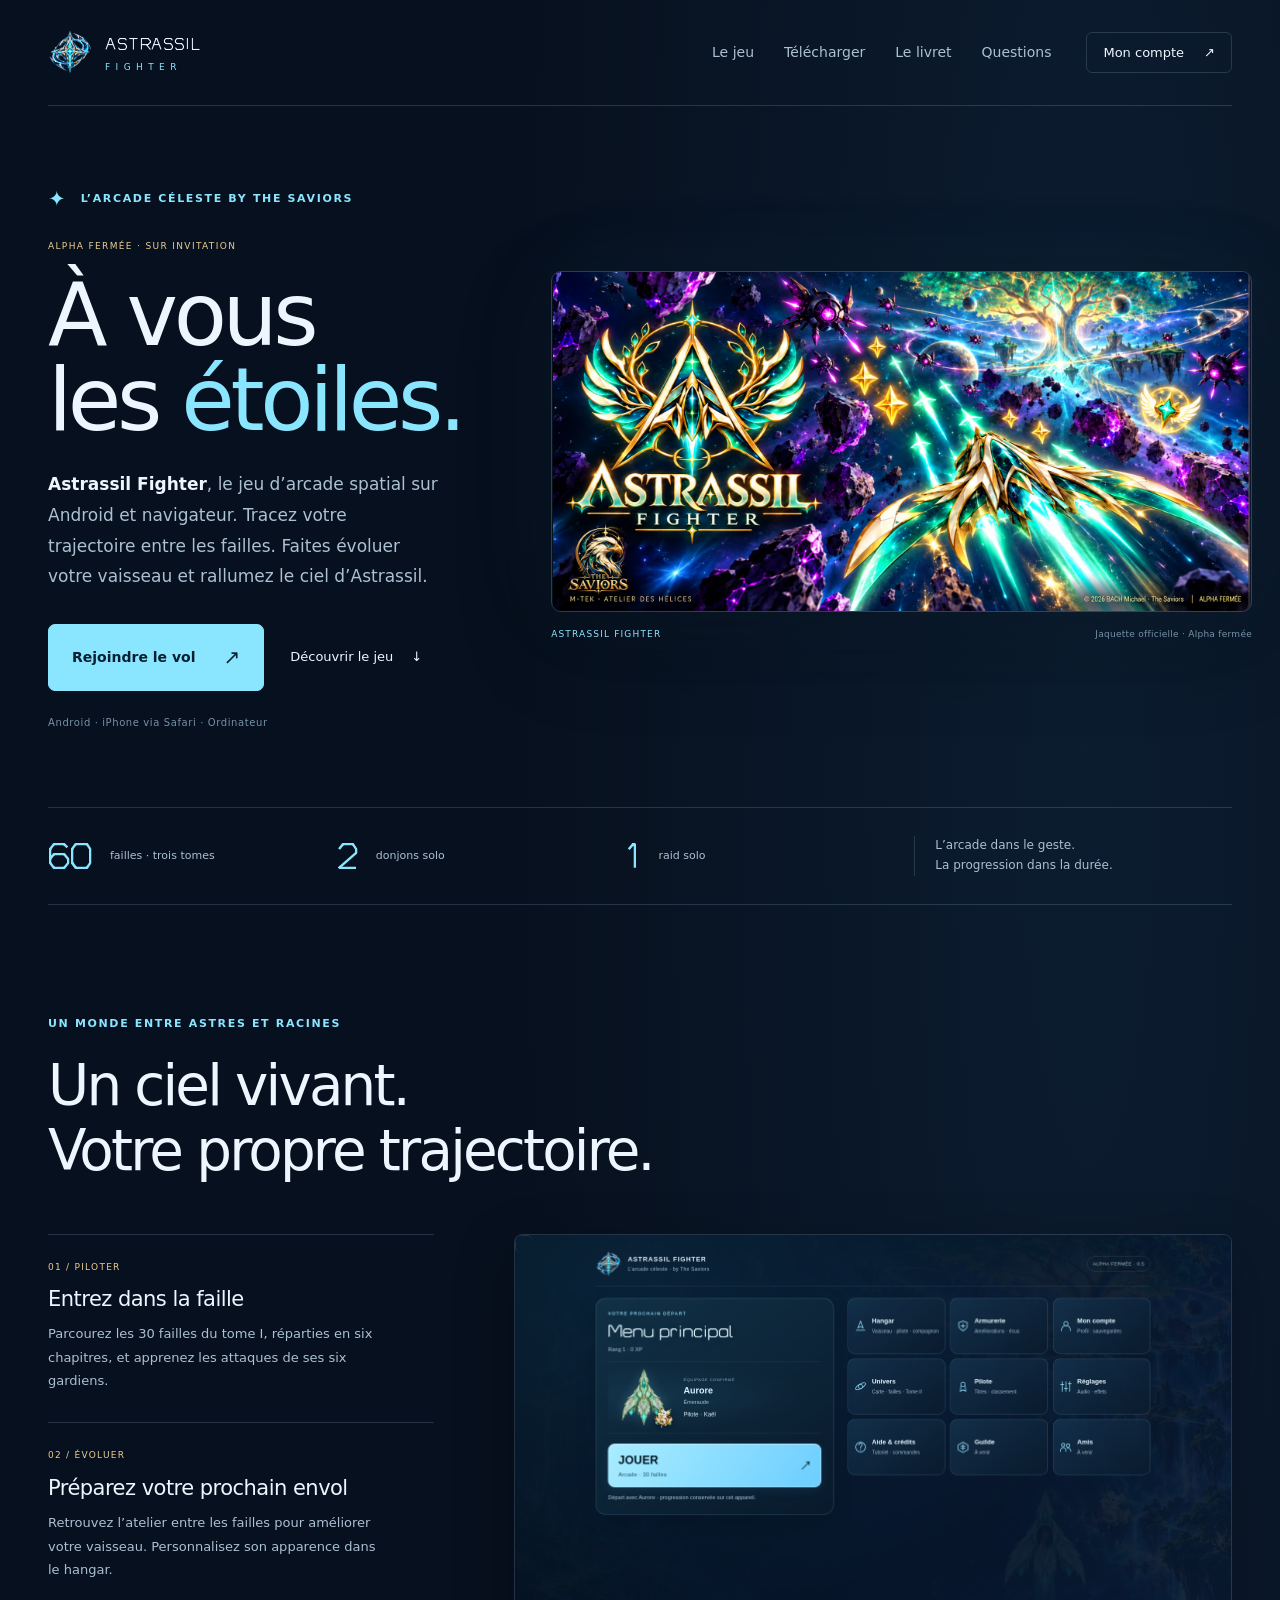
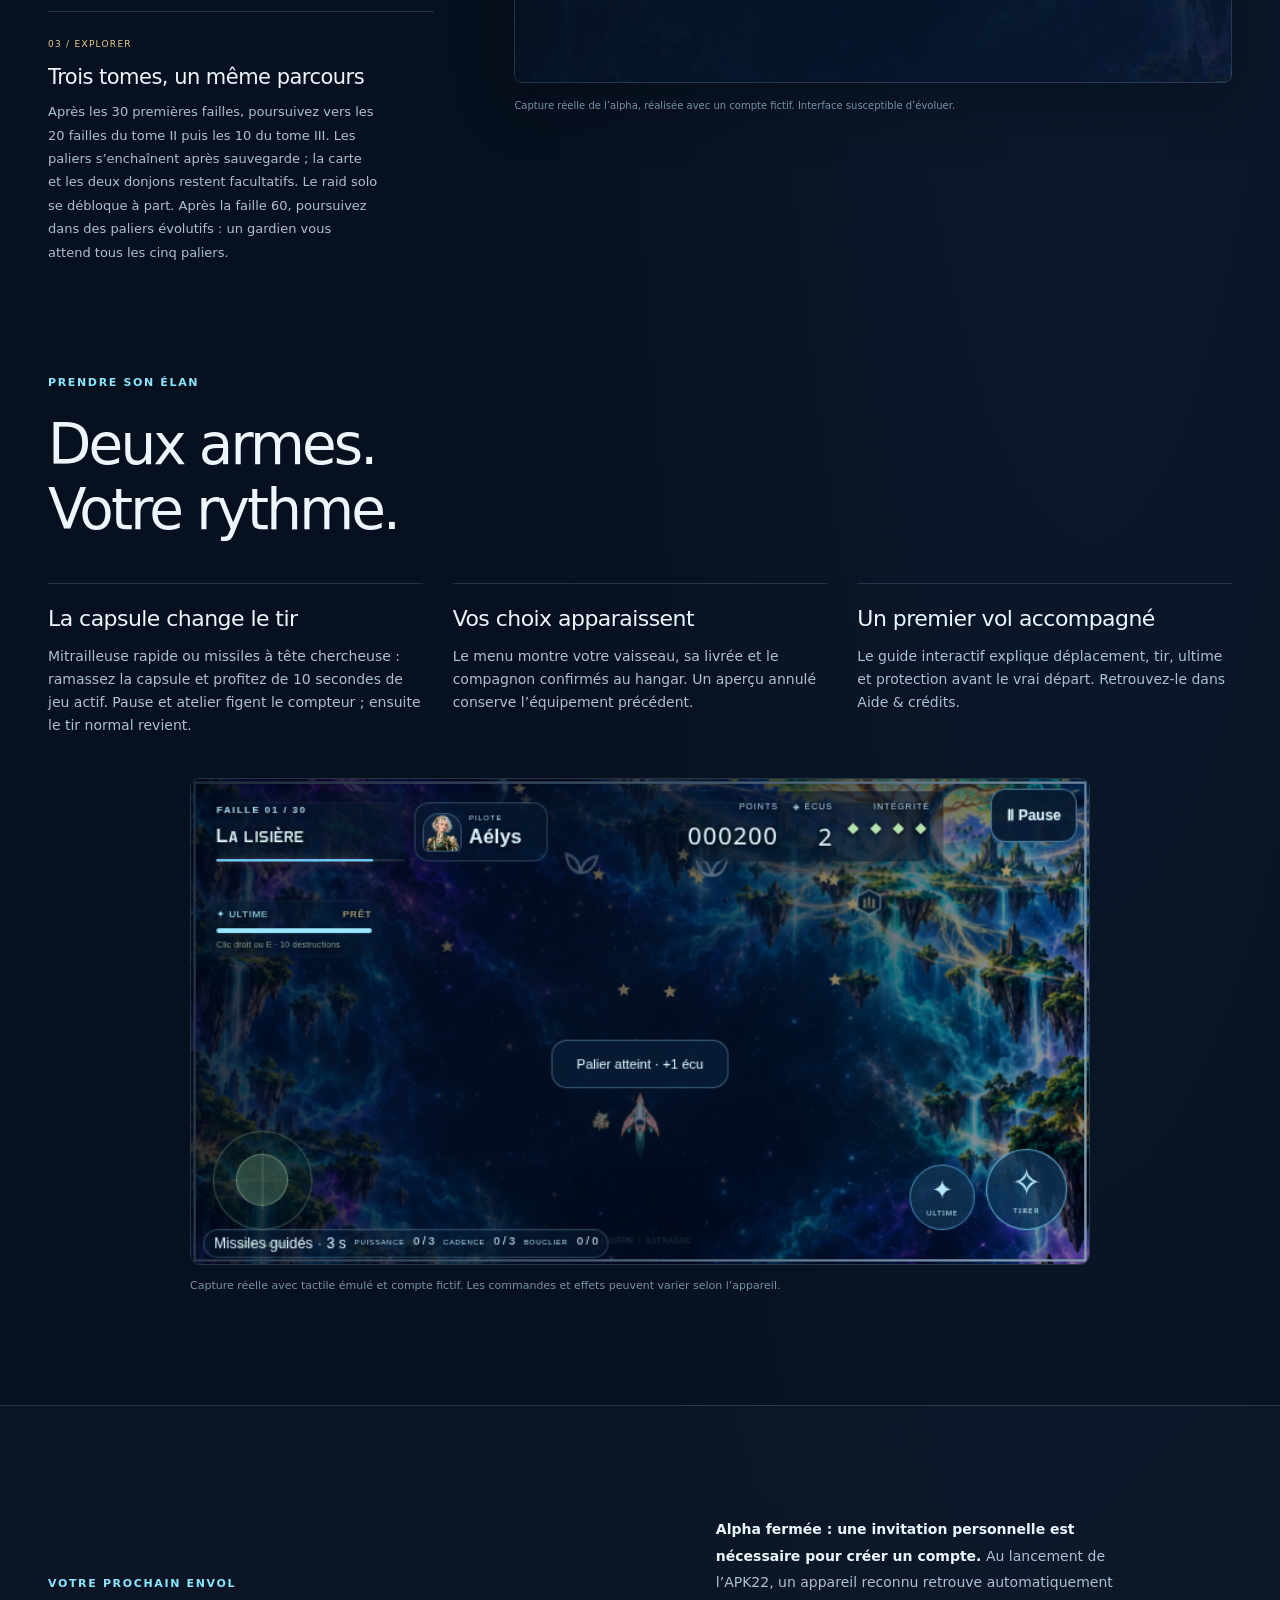
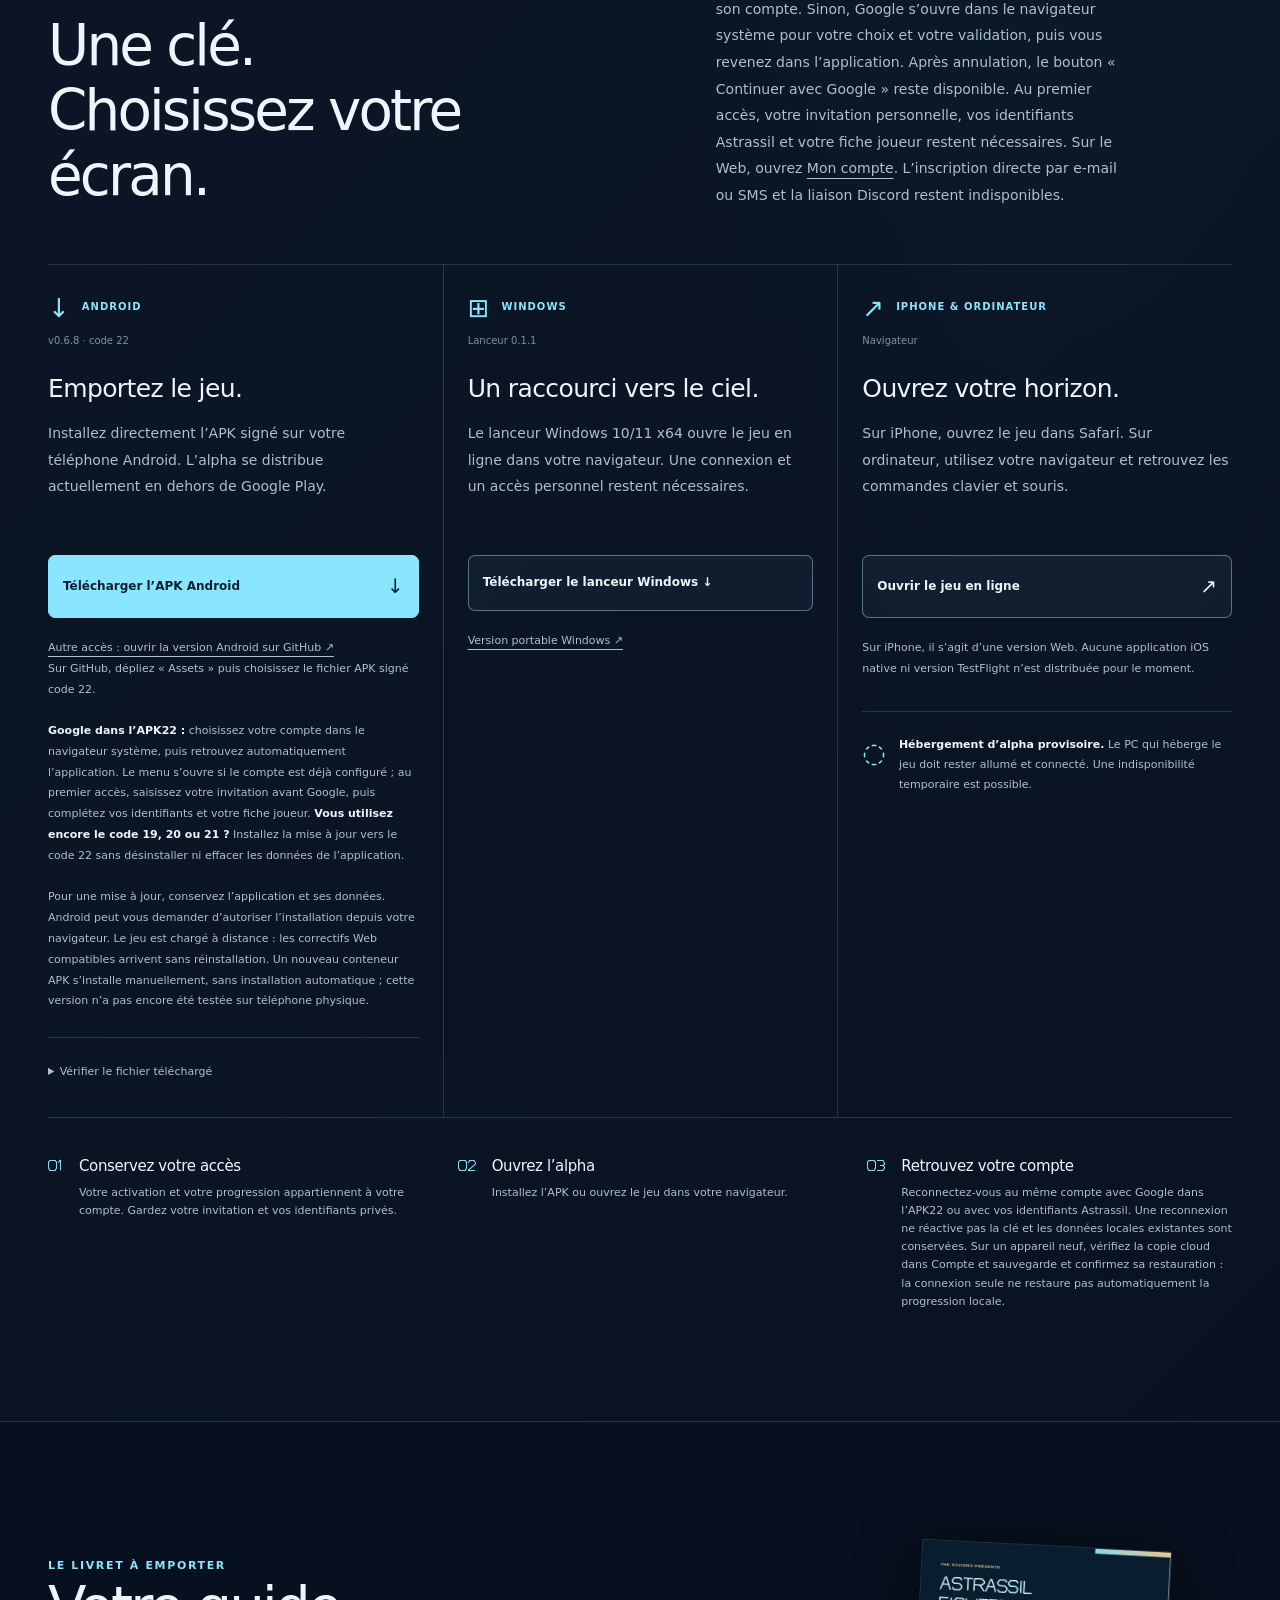
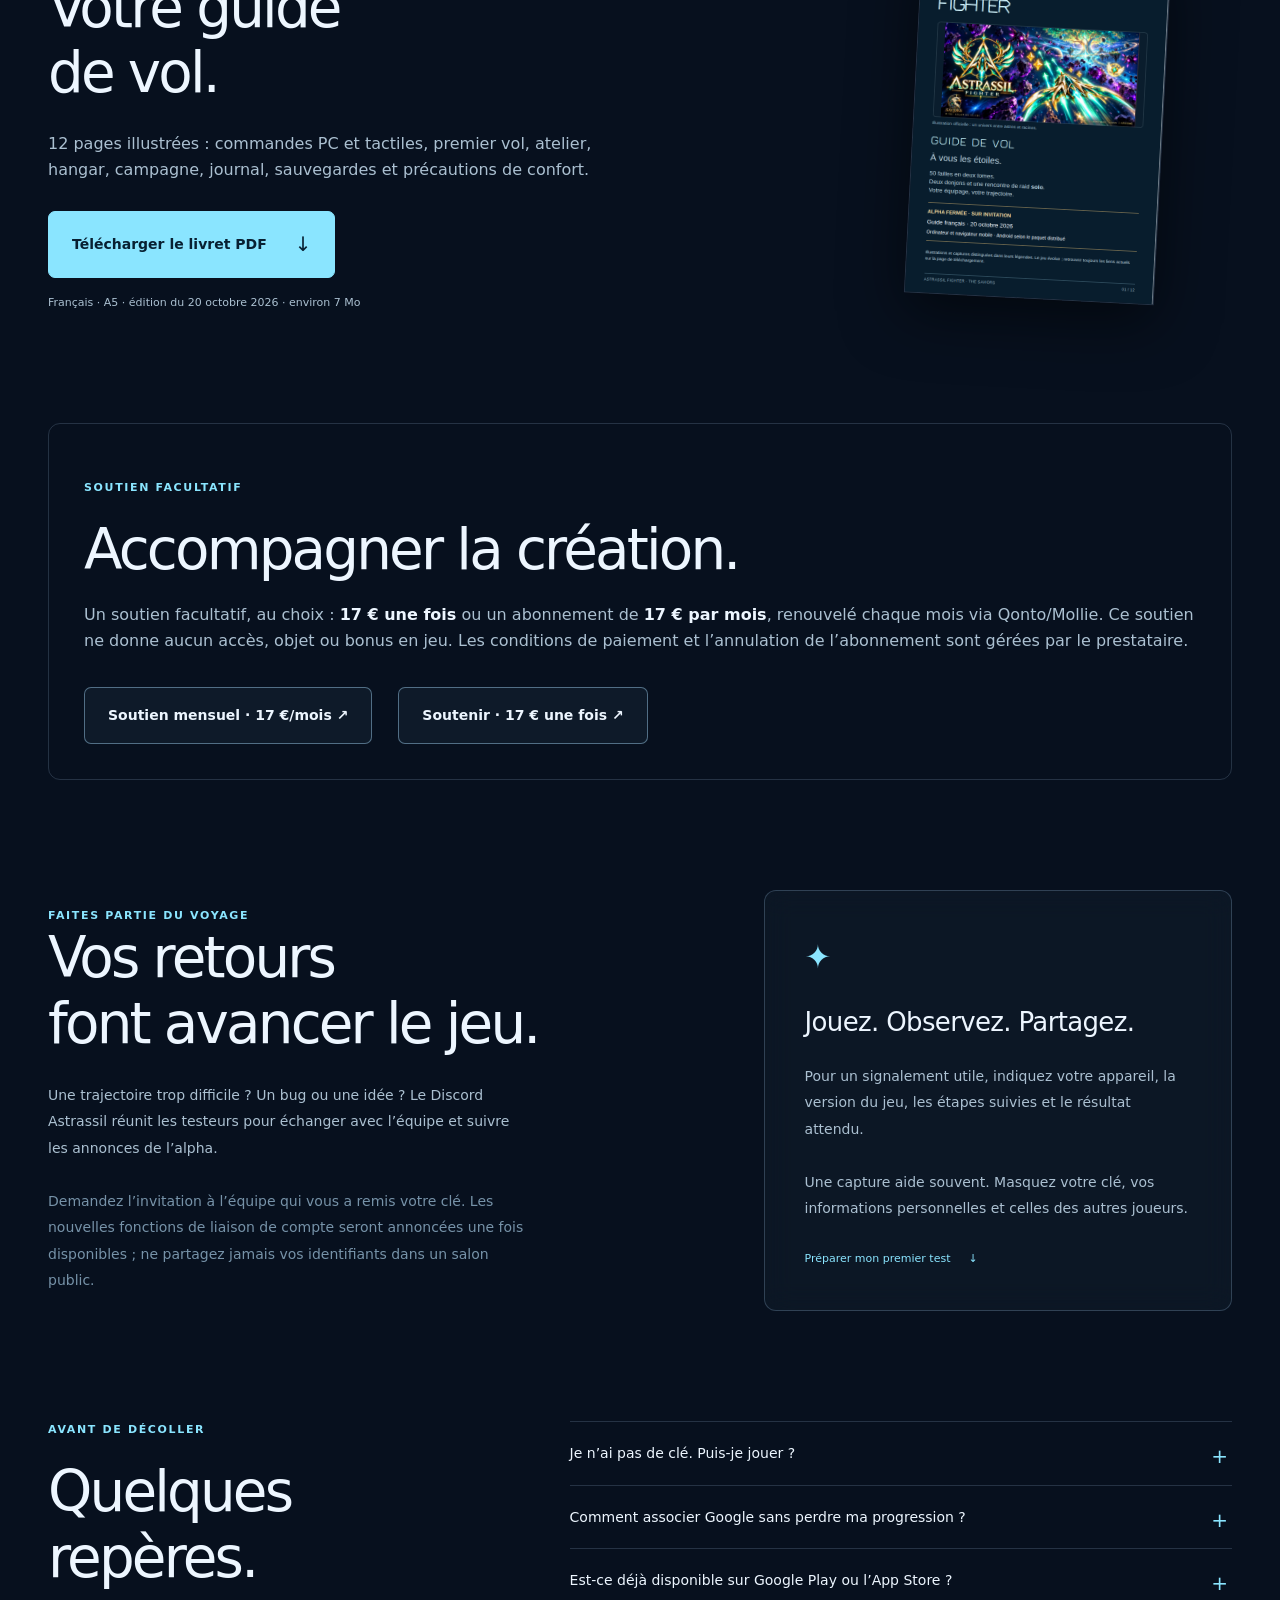
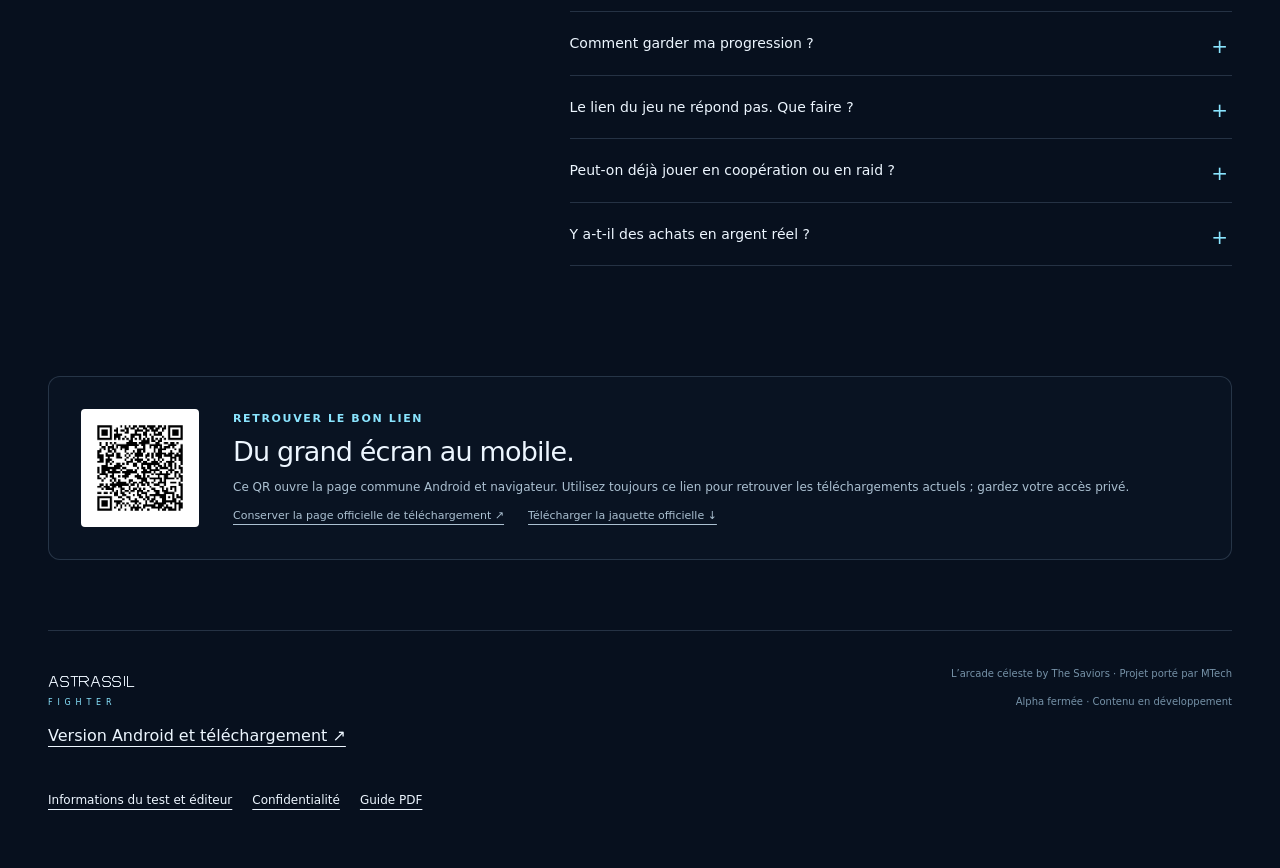
==== commit 7a4c9d87: "APK 0.6.8-alpha-fermee.22 (code 22) : adresse stable astrassil.tail2edb90.ts.net" ====
--- a/index.html
+++ b/index.html
@@ -24,7 +24,7 @@
   <meta name="twitter:image" content="https://momolscode.github.io/astrassil-fighter-beta-downloads/assets/jaquette-alpha-fermee.png">
   <link rel="stylesheet" href="./styles.css">
   <script type="application/ld+json">
-  {"@context":"https://schema.org","@graph":[{"@type":"VideoGame","@id":"https://momolscode.github.io/astrassil-fighter-beta-downloads/#jeu","name":"Astrassil Fighter","url":"https://momolscode.github.io/astrassil-fighter-beta-downloads/","description":"Jeu d’arcade spatial en alpha fermée : 60 failles de campagne, une suite évolutive, deux donjons et un raid solo. Les 30 premières failles ont un parcours coopératif distinct, jusqu’à quatre joueurs. Accès personnel sur invitation.","genre":["Arcade","Action"],"inLanguage":"fr","gamePlatform":["Android","Navigateur Web"],"playMode":["SinglePlayer","MultiPlayer","CoOp"],"image":"https://momolscode.github.io/astrassil-fighter-beta-downloads/assets/jaquette-alpha-fermee.png"},{"@type":"SoftwareApplication","@id":"https://momolscode.github.io/astrassil-fighter-beta-downloads/#android","name":"Astrassil Fighter pour Android","applicationCategory":"GameApplication","applicationSubCategory":"Arcade Game","operatingSystem":"Android","softwareVersion":"0.6.7-alpha-fermee.21","url":"https://momolscode.github.io/astrassil-fighter-beta-downloads/#telecharger","downloadUrl":"https://github.com/Momolscode/astrassil-fighter-beta-downloads/releases/download/alpha-fermee-0.6.7-code21/astrassil-fighter-0.6.7-alpha-fermee.21-code21-release-signe.apk","installUrl":"https://github.com/Momolscode/astrassil-fighter-beta-downloads/releases/tag/alpha-fermee-0.6.7-code21","fileSize":"12.21 MB","softwareRequirements":"Connexion Internet et compte Astrassil disposant d’un accès personnel.","description":"APK Android signé, code 21. Le jeu est chargé à distance. Installation manuelle ; aucun test sur téléphone physique de cette version n’est affirmé."}]}
+  {"@context":"https://schema.org","@graph":[{"@type":"VideoGame","@id":"https://momolscode.github.io/astrassil-fighter-beta-downloads/#jeu","name":"Astrassil Fighter","url":"https://momolscode.github.io/astrassil-fighter-beta-downloads/","description":"Jeu d’arcade spatial en alpha fermée : 60 failles de campagne, une suite évolutive, deux donjons et un raid solo. Les 30 premières failles ont un parcours coopératif distinct, jusqu’à quatre joueurs. Accès personnel sur invitation.","genre":["Arcade","Action"],"inLanguage":"fr","gamePlatform":["Android","Navigateur Web"],"playMode":["SinglePlayer","MultiPlayer","CoOp"],"image":"https://momolscode.github.io/astrassil-fighter-beta-downloads/assets/jaquette-alpha-fermee.png"},{"@type":"SoftwareApplication","@id":"https://momolscode.github.io/astrassil-fighter-beta-downloads/#android","name":"Astrassil Fighter pour Android","applicationCategory":"GameApplication","applicationSubCategory":"Arcade Game","operatingSystem":"Android","softwareVersion":"0.6.8-alpha-fermee.22","url":"https://momolscode.github.io/astrassil-fighter-beta-downloads/#telecharger","downloadUrl":"https://github.com/Momolscode/astrassil-fighter-beta-downloads/releases/download/alpha-fermee-0.6.8-code22/astrassil-fighter-0.6.8-alpha-fermee.22-code22-release-signe.apk","installUrl":"https://github.com/Momolscode/astrassil-fighter-beta-downloads/releases/tag/alpha-fermee-0.6.8-code22","fileSize":"12.21 MB","softwareRequirements":"Connexion Internet et compte Astrassil disposant d’un accès personnel.","description":"APK Android signé, code 22. Le jeu est chargé à distance. Installation manuelle ; aucun test sur téléphone physique de cette version n’est affirmé."}]}
   </script>
 </head>
 <body>
@@ -45,17 +45,17 @@
       <div class="universe-layout"><div class="chapters"><article><span>01 / PILOTER</span><h3>Entrez dans la faille</h3><p>Parcourez les 30 failles du tome I, réparties en six chapitres, et apprenez les attaques de ses six gardiens.</p></article><article><span>02 / ÉVOLUER</span><h3>Préparez votre prochain envol</h3><p>Retrouvez l’atelier entre les failles pour améliorer votre vaisseau. Personnalisez son apparence dans le hangar.</p></article><article><span>03 / EXPLORER</span><h3>Trois tomes, un même parcours</h3><p>Après les 30 premières failles, poursuivez vers les 20 failles du tome II puis les 10 du tome III. Les paliers s’enchaînent après sauvegarde ; la carte et les deux donjons restent facultatifs. Le raid solo se débloque à part. Après la faille 60, poursuivez dans des paliers évolutifs : un gardien vous attend tous les cinq paliers.</p></article></div><figure class="game-capture"><img src="./assets/accueil-actuel.png" alt="Capture de l’accueil Starlight d’Astrassil Fighter : menus de campagne, journal, galaxie et hangar, vaisseau lumineux sur un ciel cosmique." width="1440" height="900" loading="lazy"><figcaption>Capture réelle de l’alpha, réalisée avec un compte fictif. Interface susceptible d’évoluer.</figcaption></figure></div>
     </section>
     <section class="flight-features shell section" aria-labelledby="vol-titre"><div class="section-heading"><p class="eyebrow">PRENDRE SON ÉLAN</p><h2 id="vol-titre">Deux armes.<br>Votre rythme.</h2></div><div class="feature-grid"><article><h3>La capsule change le tir</h3><p>Mitrailleuse rapide ou missiles à tête chercheuse : ramassez la capsule et profitez de 10 secondes de jeu actif. Pause et atelier figent le compteur ; ensuite le tir normal revient.</p></article><article><h3>Vos choix apparaissent</h3><p>Le menu montre votre vaisseau, sa livrée et le compagnon confirmés au hangar. Un aperçu annulé conserve l’équipement précédent.</p></article><article><h3>Un premier vol accompagné</h3><p>Le guide interactif explique déplacement, tir, ultime et protection avant le vrai départ. Retrouvez-le dans Aide &amp; crédits.</p></article></div><figure class="wide-flight"><img src="./assets/combat-paysage.png" alt="Capture d’un combat avec le HUD de l’arme temporaire et les commandes tactiles." width="740" height="400" loading="lazy"><figcaption>Capture réelle avec tactile émulé et compte fictif. Les commandes et effets peuvent varier selon l’appareil.</figcaption></figure></section>
-    <section class="download-section" id="telecharger" aria-labelledby="telecharger-titre"><div class="shell section"><div class="section-heading split-heading"><div><p class="eyebrow">VOTRE PROCHAIN ENVOL</p><h2 id="telecharger-titre">Une clé.<br>Choisissez votre écran.</h2></div><p><strong>Alpha fermée : une invitation personnelle est nécessaire pour créer un compte.</strong> Au lancement de l’APK21, un appareil reconnu retrouve automatiquement son compte. Sinon, Google s’ouvre dans le navigateur système pour votre choix et votre validation, puis vous revenez dans l’application. Après annulation, le bouton « Continuer avec Google » reste disponible. Au premier accès, votre invitation personnelle, vos identifiants Astrassil et votre fiche joueur restent nécessaires. Sur le Web, ouvrez <a href="https://astrassil.tail2edb90.ts.net/connexion">Mon compte</a>. L’inscription directe par e-mail ou SMS et la liaison Discord restent indisponibles.</p></div>
-      <div class="platforms"><article class="platform"><div class="platform-top"><span class="platform-icon" aria-hidden="true">↓</span><span class="platform-type">ANDROID</span><span class="version">v0.6.7 · code 21</span></div><h3>Emportez le jeu.</h3><p>Installez directement l’APK signé sur votre téléphone Android. L’alpha se distribue actuellement en dehors de Google Play.</p><a id="android-download" class="button" href="https://github.com/Momolscode/astrassil-fighter-beta-downloads/releases/download/alpha-fermee-0.6.7-code21/astrassil-fighter-0.6.7-alpha-fermee.21-code21-release-signe.apk" download>Télécharger l’APK Android <span aria-hidden="true">↓</span></a><p class="platform-note"><a id="android-release" href="https://github.com/Momolscode/astrassil-fighter-beta-downloads/releases/tag/alpha-fermee-0.6.7-code21" rel="noopener noreferrer">Autre accès : ouvrir la version Android sur GitHub ↗</a><br>Sur GitHub, dépliez « Assets » puis choisissez le fichier APK signé code 21.</p><p class="platform-note"><strong>Google dans l’APK21 :</strong> choisissez votre compte dans le navigateur système, puis retrouvez automatiquement l’application. Le menu s’ouvre si le compte est déjà configuré ; au premier accès, saisissez votre invitation avant Google, puis complétez vos identifiants et votre fiche joueur. <strong>Vous utilisez encore le code 19 ou 20 ?</strong> Installez la mise à jour vers le code 21 sans désinstaller ni effacer les données de l’application.</p><p class="platform-note">Pour une mise à jour, conservez l’application et ses données. Android peut vous demander d’autoriser l’installation depuis votre navigateur. Le jeu est chargé à distance : les correctifs Web compatibles arrivent sans réinstallation. Un nouveau conteneur APK s’installe manuellement, sans installation automatique ; cette version n’a pas encore été testée sur téléphone physique.</p><details class="checksum"><summary>Vérifier le fichier téléchargé</summary><p>Empreinte SHA-256 de l’APK signé :</p><code>53e161e03cef2f082673b53532f688e43d5536de53cf7518c52a27320e83bcfa</code><a href="https://github.com/Momolscode/astrassil-fighter-beta-downloads/releases/tag/alpha-fermee-0.6.7-code21" rel="noopener noreferrer">Consulter la version Android ↗</a></details></article>
+    <section class="download-section" id="telecharger" aria-labelledby="telecharger-titre"><div class="shell section"><div class="section-heading split-heading"><div><p class="eyebrow">VOTRE PROCHAIN ENVOL</p><h2 id="telecharger-titre">Une clé.<br>Choisissez votre écran.</h2></div><p><strong>Alpha fermée : une invitation personnelle est nécessaire pour créer un compte.</strong> Au lancement de l’APK22, un appareil reconnu retrouve automatiquement son compte. Sinon, Google s’ouvre dans le navigateur système pour votre choix et votre validation, puis vous revenez dans l’application. Après annulation, le bouton « Continuer avec Google » reste disponible. Au premier accès, votre invitation personnelle, vos identifiants Astrassil et votre fiche joueur restent nécessaires. Sur le Web, ouvrez <a href="https://astrassil.tail2edb90.ts.net/connexion">Mon compte</a>. L’inscription directe par e-mail ou SMS et la liaison Discord restent indisponibles.</p></div>
+      <div class="platforms"><article class="platform"><div class="platform-top"><span class="platform-icon" aria-hidden="true">↓</span><span class="platform-type">ANDROID</span><span class="version">v0.6.8 · code 22</span></div><h3>Emportez le jeu.</h3><p>Installez directement l’APK signé sur votre téléphone Android. L’alpha se distribue actuellement en dehors de Google Play.</p><a id="android-download" class="button" href="https://github.com/Momolscode/astrassil-fighter-beta-downloads/releases/download/alpha-fermee-0.6.8-code22/astrassil-fighter-0.6.8-alpha-fermee.22-code22-release-signe.apk" download>Télécharger l’APK Android <span aria-hidden="true">↓</span></a><p class="platform-note"><a id="android-release" href="https://github.com/Momolscode/astrassil-fighter-beta-downloads/releases/tag/alpha-fermee-0.6.8-code22" rel="noopener noreferrer">Autre accès : ouvrir la version Android sur GitHub ↗</a><br>Sur GitHub, dépliez « Assets » puis choisissez le fichier APK signé code 22.</p><p class="platform-note"><strong>Google dans l’APK22 :</strong> choisissez votre compte dans le navigateur système, puis retrouvez automatiquement l’application. Le menu s’ouvre si le compte est déjà configuré ; au premier accès, saisissez votre invitation avant Google, puis complétez vos identifiants et votre fiche joueur. <strong>Vous utilisez encore le code 19, 20 ou 21 ?</strong> Installez la mise à jour vers le code 22 sans désinstaller ni effacer les données de l’application.</p><p class="platform-note">Pour une mise à jour, conservez l’application et ses données. Android peut vous demander d’autoriser l’installation depuis votre navigateur. Le jeu est chargé à distance : les correctifs Web compatibles arrivent sans réinstallation. Un nouveau conteneur APK s’installe manuellement, sans installation automatique ; cette version n’a pas encore été testée sur téléphone physique.</p><details class="checksum"><summary>Vérifier le fichier téléchargé</summary><p>Empreinte SHA-256 de l’APK signé :</p><code>53e161e03cef2f082673b53532f688e43d5536de53cf7518c52a27320e83bcfa</code><a href="https://github.com/Momolscode/astrassil-fighter-beta-downloads/releases/tag/alpha-fermee-0.6.8-code22" rel="noopener noreferrer">Consulter la version Android ↗</a></details></article>
       <article class="platform"><div class="platform-top"><span class="platform-icon" aria-hidden="true">⊞</span><span class="platform-type">WINDOWS</span><span class="version">Lanceur 0.1.1</span></div><h3>Un raccourci vers le ciel.</h3><p>Le lanceur Windows 10/11 x64 ouvre le jeu en ligne dans votre navigateur. Une connexion et un accès personnel restent nécessaires.</p><a id="windows-download" class="button secondary" href="https://github.com/Momolscode/astrassil-fighter-beta-downloads/releases/download/launcher-pc-0.1.1/Astrassil-Fighter-Setup-0.1.1.exe">Télécharger le lanceur Windows ↓</a><p class="platform-note"><a href="https://github.com/Momolscode/astrassil-fighter-beta-downloads/releases/download/launcher-pc-0.1.1/Astrassil-Fighter-Launcher-0.1.1.exe">Version portable Windows ↗</a></p></article><article class="platform"><div class="platform-top"><span class="platform-icon" aria-hidden="true">↗</span><span class="platform-type">IPHONE & ORDINATEUR</span><span class="version">Navigateur</span></div><h3>Ouvrez votre horizon.</h3><p>Sur iPhone, ouvrez le jeu dans Safari. Sur ordinateur, utilisez votre navigateur et retrouvez les commandes clavier et souris.</p><a id="browser-play" class="button secondary" href="https://astrassil.tail2edb90.ts.net/jeu/" rel="noopener noreferrer">Ouvrir le jeu en ligne <span aria-hidden="true">↗</span></a><p class="platform-note">Sur iPhone, il s’agit d’une version Web. Aucune application iOS native ni version TestFlight n’est distribuée pour le moment.</p><div class="server-note"><span aria-hidden="true">◌</span><p><strong>Hébergement d’alpha provisoire.</strong> Le PC qui héberge le jeu doit rester allumé et connecté. Une indisponibilité temporaire est possible.</p></div></article></div>
-      <ol class="access-steps"><li><span>01</span><div><h3>Conservez votre accès</h3><p>Votre activation et votre progression appartiennent à votre compte. Gardez votre invitation et vos identifiants privés.</p></div></li><li><span>02</span><div><h3>Ouvrez l’alpha</h3><p>Installez l’APK ou ouvrez le jeu dans votre navigateur.</p></div></li><li><span>03</span><div><h3>Retrouvez votre compte</h3><p>Reconnectez-vous au même compte avec Google dans l’APK21 ou avec vos identifiants Astrassil. Une reconnexion ne réactive pas la clé et les données locales existantes sont conservées. Sur un appareil neuf, vérifiez la copie cloud dans Compte et sauvegarde et confirmez sa restauration : la connexion seule ne restaure pas automatiquement la progression locale.</p></div></li></ol>
+      <ol class="access-steps"><li><span>01</span><div><h3>Conservez votre accès</h3><p>Votre activation et votre progression appartiennent à votre compte. Gardez votre invitation et vos identifiants privés.</p></div></li><li><span>02</span><div><h3>Ouvrez l’alpha</h3><p>Installez l’APK ou ouvrez le jeu dans votre navigateur.</p></div></li><li><span>03</span><div><h3>Retrouvez votre compte</h3><p>Reconnectez-vous au même compte avec Google dans l’APK22 ou avec vos identifiants Astrassil. Une reconnexion ne réactive pas la clé et les données locales existantes sont conservées. Sur un appareil neuf, vérifiez la copie cloud dans Compte et sauvegarde et confirmez sa restauration : la connexion seule ne restaure pas automatiquement la progression locale.</p></div></li></ol>
     </div></section>
     <section class="guide-section shell section" id="guide" aria-labelledby="guide-titre"><div><p class="eyebrow">LE LIVRET À EMPORTER</p><h2 id="guide-titre">Votre guide<br>de vol.</h2><p>12 pages illustrées : commandes PC et tactiles, premier vol, atelier, hangar, campagne, journal, sauvegardes et précautions de confort.</p><a class="button" id="guide-download" href="./documents/ASTRASSIL-FIGHTER-Guide-de-vol-Alpha.pdf" download>Télécharger le livret PDF <span aria-hidden="true">↓</span></a><p class="guide-note">Français · A5 · édition du 20 octobre 2026 · environ 7 Mo</p></div><figure><img src="./assets/guide-apercu.png" alt="Couverture du Guide de vol Astrassil Fighter, alpha fermée, avec le vaisseau et le sceau The Saviors." width="560" height="794" loading="lazy"></figure></section>
     <section class="support-block shell" id="soutien" hidden aria-labelledby="soutien-titre"><p class="eyebrow">SOUTIEN FACULTATIF</p><h2 id="soutien-titre">Accompagner la création.</h2><p>Un soutien facultatif, au choix : <strong>17 € une fois</strong> ou un abonnement de <strong>17 € par mois</strong>, renouvelé chaque mois via Qonto/Mollie. Ce soutien ne donne aucun accès, objet ou bonus en jeu. Les conditions de paiement et l’annulation de l’abonnement sont gérées par le prestataire.</p><div class="hero-actions"><a id="support-monthly" class="button secondary" rel="noopener noreferrer" target="_blank" hidden>Soutien mensuel · 17 €/mois ↗</a><a id="support-once" class="button secondary" rel="noopener noreferrer" target="_blank" hidden>Soutenir · 17 € une fois ↗</a></div></section>
     <section class="community shell section" id="communaute" aria-labelledby="communaute-titre"><div><p class="eyebrow">FAITES PARTIE DU VOYAGE</p><h2 id="communaute-titre">Vos retours<br>font avancer le jeu.</h2><p>Une trajectoire trop difficile ? Un bug ou une idée ? Le Discord Astrassil réunit les testeurs pour échanger avec l’équipe et suivre les annonces de l’alpha.</p><p class="community-note">Demandez l’invitation à l’équipe qui vous a remis votre clé. Les nouvelles fonctions de liaison de compte seront annoncées une fois disponibles ; ne partagez jamais vos identifiants dans un salon public.</p></div><div class="community-panel"><span class="spark" aria-hidden="true">✦</span><h3>Jouez. Observez. Partagez.</h3><p>Pour un signalement utile, indiquez votre appareil, la version du jeu, les étapes suivies et le résultat attendu.</p><p>Une capture aide souvent. Masquez votre clé, vos informations personnelles et celles des autres joueurs.</p><a class="text-link" href="#questions">Préparer mon premier test <span aria-hidden="true">↓</span></a></div></section>
-    <section class="faq shell section" id="questions" aria-labelledby="questions-titre"><div class="section-heading"><p class="eyebrow">AVANT DE DÉCOLLER</p><h2 id="questions-titre">Quelques repères.</h2></div><div class="faq-list"><details><summary>Je n’ai pas de clé. Puis-je jouer ?</summary><p>L’alpha reste soumise à des droits personnels contrôlés par le serveur. Télécharger l’APK ne donne pas un accès au jeu. Les comptes déjà activés sont conservés. Une première inscription peut être préparée depuis l’APK21 ou Mon compte sur le Web. Elle demande Google dans le navigateur système, une invitation délivrée par l’équipe, vos identifiants Astrassil et votre fiche pilote. La clé n’est activée qu’une fois. L’inscription directe et la récupération par e-mail attendent encore leur activation.</p></details><details><summary>Comment associer Google sans perdre ma progression ?</summary><p>Dans le navigateur où votre partie est reconnue, ouvrez <a href="https://astrassil.tail2edb90.ts.net/connexion">Mon compte</a>. Connectez-vous au compte Astrassil existant si nécessaire, puis choisissez <strong>Associer Google à mon compte actuel</strong>. Utilisez ensuite ce Google pour vous reconnecter. Une adresse e-mail identique ne fusionne jamais deux comptes. Dans l’APK21, choisissez ensuite ce même Google dans le navigateur système : le retour vers l’application est automatique après vérification, avec ouverture du menu pour un compte déjà configuré.</p></details><details><summary>Est-ce déjà disponible sur Google Play ou l’App Store ?</summary><p>L’alpha Android se télécharge directement au format APK. Elle n’est pas publiée sur Google Play. Sur iPhone, utilisez Safari : aucune application native iOS ni version TestFlight n’est encore proposée.</p></details><details><summary>Comment garder ma progression ?</summary><p>La progression est enregistrée sur votre appareil et envoyée automatiquement vers votre compte sur le serveur aux étapes importantes. En cas de coupure réseau, un envoi en attente est réessayé au retour de la connexion. Vous pouvez aussi envoyer une copie manuellement dans <strong>Compte et sauvegarde</strong> : vérifiez le compte et l’aperçu, confirmez puis attendez le message de réussite. Sur un appareil neuf, vérifiez la copie cloud disponible et confirmez sa restauration ; la connexion seule ne restaure pas automatiquement la progression locale. Un combat en cours n’est pas un point de reprise.</p></details><details><summary>Le lien du jeu ne répond pas. Que faire ?</summary><p>Le serveur provisoire dépend d’un PC allumé et connecté. Réessayez plus tard et signalez l’heure et le message exact à l’équipe. Utilisez toujours le lien de cette page pour éviter un ancien QR code ou une adresse remplacée.</p></details><details><summary>Peut-on déjà jouer en coopération ou en raid ?</summary><p>Depuis le menu, ouvrez <strong>Coopération</strong> pour rejoindre une expédition en ligne à deux, trois ou quatre. Les 30 premières failles y ont une progression distincte, débloquée dans l’ordre. La résistance ennemie est multipliée par le nombre de participants au départ ; choisissez tank, soin ou dégâts. Pendant cette première ouverture, une seule expédition peut combattre à la fois et les victoires coopératives ne rapportent pas encore d’XP ni d’écus. Les deux donjons et le raid restent solo. Les clans, le PvP et les raids en ligne sont encore à développer.</p></details><details><summary>Y a-t-il des achats en argent réel ?</summary><p>Les améliorations disponibles en jeu utilisent les ressources du jeu ; aucun achat d’objet en euros n’est activé. Un soutien facultatif est proposé séparément via Qonto/Mollie : 17 € une fois ou un abonnement de 17 € par mois, sans accès, objet ni bonus en contrepartie.</p></details></div></section>
+    <section class="faq shell section" id="questions" aria-labelledby="questions-titre"><div class="section-heading"><p class="eyebrow">AVANT DE DÉCOLLER</p><h2 id="questions-titre">Quelques repères.</h2></div><div class="faq-list"><details><summary>Je n’ai pas de clé. Puis-je jouer ?</summary><p>L’alpha reste soumise à des droits personnels contrôlés par le serveur. Télécharger l’APK ne donne pas un accès au jeu. Les comptes déjà activés sont conservés. Une première inscription peut être préparée depuis l’APK22 ou Mon compte sur le Web. Elle demande Google dans le navigateur système, une invitation délivrée par l’équipe, vos identifiants Astrassil et votre fiche pilote. La clé n’est activée qu’une fois. L’inscription directe et la récupération par e-mail attendent encore leur activation.</p></details><details><summary>Comment associer Google sans perdre ma progression ?</summary><p>Dans le navigateur où votre partie est reconnue, ouvrez <a href="https://astrassil.tail2edb90.ts.net/connexion">Mon compte</a>. Connectez-vous au compte Astrassil existant si nécessaire, puis choisissez <strong>Associer Google à mon compte actuel</strong>. Utilisez ensuite ce Google pour vous reconnecter. Une adresse e-mail identique ne fusionne jamais deux comptes. Dans l’APK22, choisissez ensuite ce même Google dans le navigateur système : le retour vers l’application est automatique après vérification, avec ouverture du menu pour un compte déjà configuré.</p></details><details><summary>Est-ce déjà disponible sur Google Play ou l’App Store ?</summary><p>L’alpha Android se télécharge directement au format APK. Elle n’est pas publiée sur Google Play. Sur iPhone, utilisez Safari : aucune application native iOS ni version TestFlight n’est encore proposée.</p></details><details><summary>Comment garder ma progression ?</summary><p>La progression est enregistrée sur votre appareil et envoyée automatiquement vers votre compte sur le serveur aux étapes importantes. En cas de coupure réseau, un envoi en attente est réessayé au retour de la connexion. Vous pouvez aussi envoyer une copie manuellement dans <strong>Compte et sauvegarde</strong> : vérifiez le compte et l’aperçu, confirmez puis attendez le message de réussite. Sur un appareil neuf, vérifiez la copie cloud disponible et confirmez sa restauration ; la connexion seule ne restaure pas automatiquement la progression locale. Un combat en cours n’est pas un point de reprise.</p></details><details><summary>Le lien du jeu ne répond pas. Que faire ?</summary><p>Le serveur provisoire dépend d’un PC allumé et connecté. Réessayez plus tard et signalez l’heure et le message exact à l’équipe. Utilisez toujours le lien de cette page pour éviter un ancien QR code ou une adresse remplacée.</p></details><details><summary>Peut-on déjà jouer en coopération ou en raid ?</summary><p>Depuis le menu, ouvrez <strong>Coopération</strong> pour rejoindre une expédition en ligne à deux, trois ou quatre. Les 30 premières failles y ont une progression distincte, débloquée dans l’ordre. La résistance ennemie est multipliée par le nombre de participants au départ ; choisissez tank, soin ou dégâts. Pendant cette première ouverture, une seule expédition peut combattre à la fois et les victoires coopératives ne rapportent pas encore d’XP ni d’écus. Les deux donjons et le raid restent solo. Les clans, le PvP et les raids en ligne sont encore à développer.</p></details><details><summary>Y a-t-il des achats en argent réel ?</summary><p>Les améliorations disponibles en jeu utilisent les ressources du jeu ; aucun achat d’objet en euros n’est activé. Un soutien facultatif est proposé séparément via Qonto/Mollie : 17 € une fois ou un abonnement de 17 € par mois, sans accès, objet ni bonus en contrepartie.</p></details></div></section>
     <aside class="share shell"><img src="./assets/qr-beta.png" alt="QR code vers la page de téléchargement officielle de l’alpha" width="150" height="150" loading="lazy"><div><p class="eyebrow">RETROUVER LE BON LIEN</p><h2>Du grand écran au mobile.</h2><p>Ce QR ouvre la page commune Android et navigateur. Utilisez toujours ce lien pour retrouver les téléchargements actuels ; gardez votre accès privé.</p><p class="share-links"><a href="https://momolscode.github.io/astrassil-fighter-beta-downloads/">Conserver la page officielle de téléchargement ↗</a><a href="./assets/jaquette-alpha-fermee.png" download>Télécharger la jaquette officielle ↓</a></p></div></aside>
   </main>
-  <footer class="footer shell"><a class="brand" href="./"><span>ASTRASSIL <b>FIGHTER</b></span></a><p>L’arcade céleste by The Saviors · Projet porté par MTech</p><p>Alpha fermée · Contenu en développement</p><a href="https://github.com/Momolscode/astrassil-fighter-beta-downloads/releases/tag/alpha-fermee-0.6.7-code21" rel="noopener noreferrer">Version Android et téléchargement ↗</a><div class="legal-links"><a href="./informations-test.html">Informations du test et éditeur</a><a href="./confidentialite.html">Confidentialité</a><a href="./documents/ASTRASSIL-FIGHTER-Guide-de-vol-Alpha.pdf">Guide PDF</a></div></footer><script src="./support.js" defer></script>
+  <footer class="footer shell"><a class="brand" href="./"><span>ASTRASSIL <b>FIGHTER</b></span></a><p>L’arcade céleste by The Saviors · Projet porté par MTech</p><p>Alpha fermée · Contenu en développement</p><a href="https://github.com/Momolscode/astrassil-fighter-beta-downloads/releases/tag/alpha-fermee-0.6.8-code22" rel="noopener noreferrer">Version Android et téléchargement ↗</a><div class="legal-links"><a href="./informations-test.html">Informations du test et éditeur</a><a href="./confidentialite.html">Confidentialité</a><a href="./documents/ASTRASSIL-FIGHTER-Guide-de-vol-Alpha.pdf">Guide PDF</a></div></footer><script src="./support.js" defer></script>
 </body>
 </html>
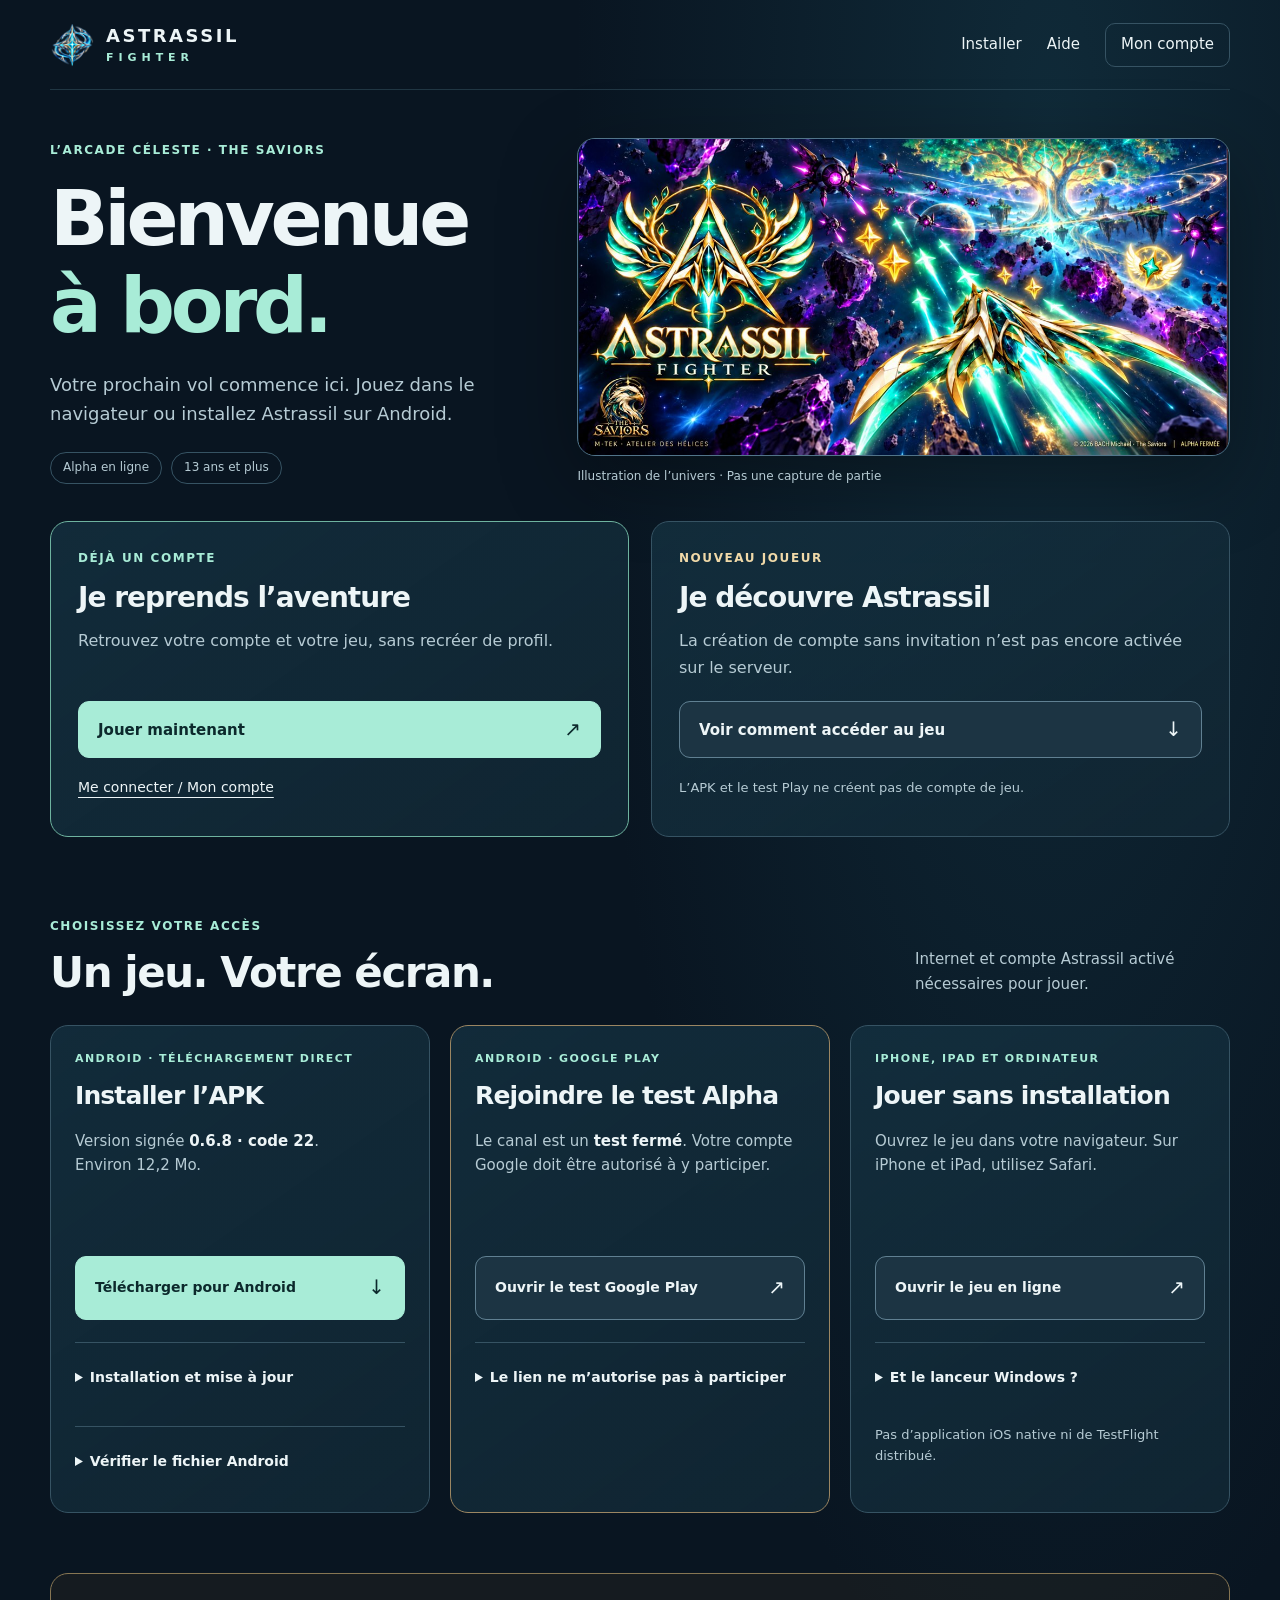
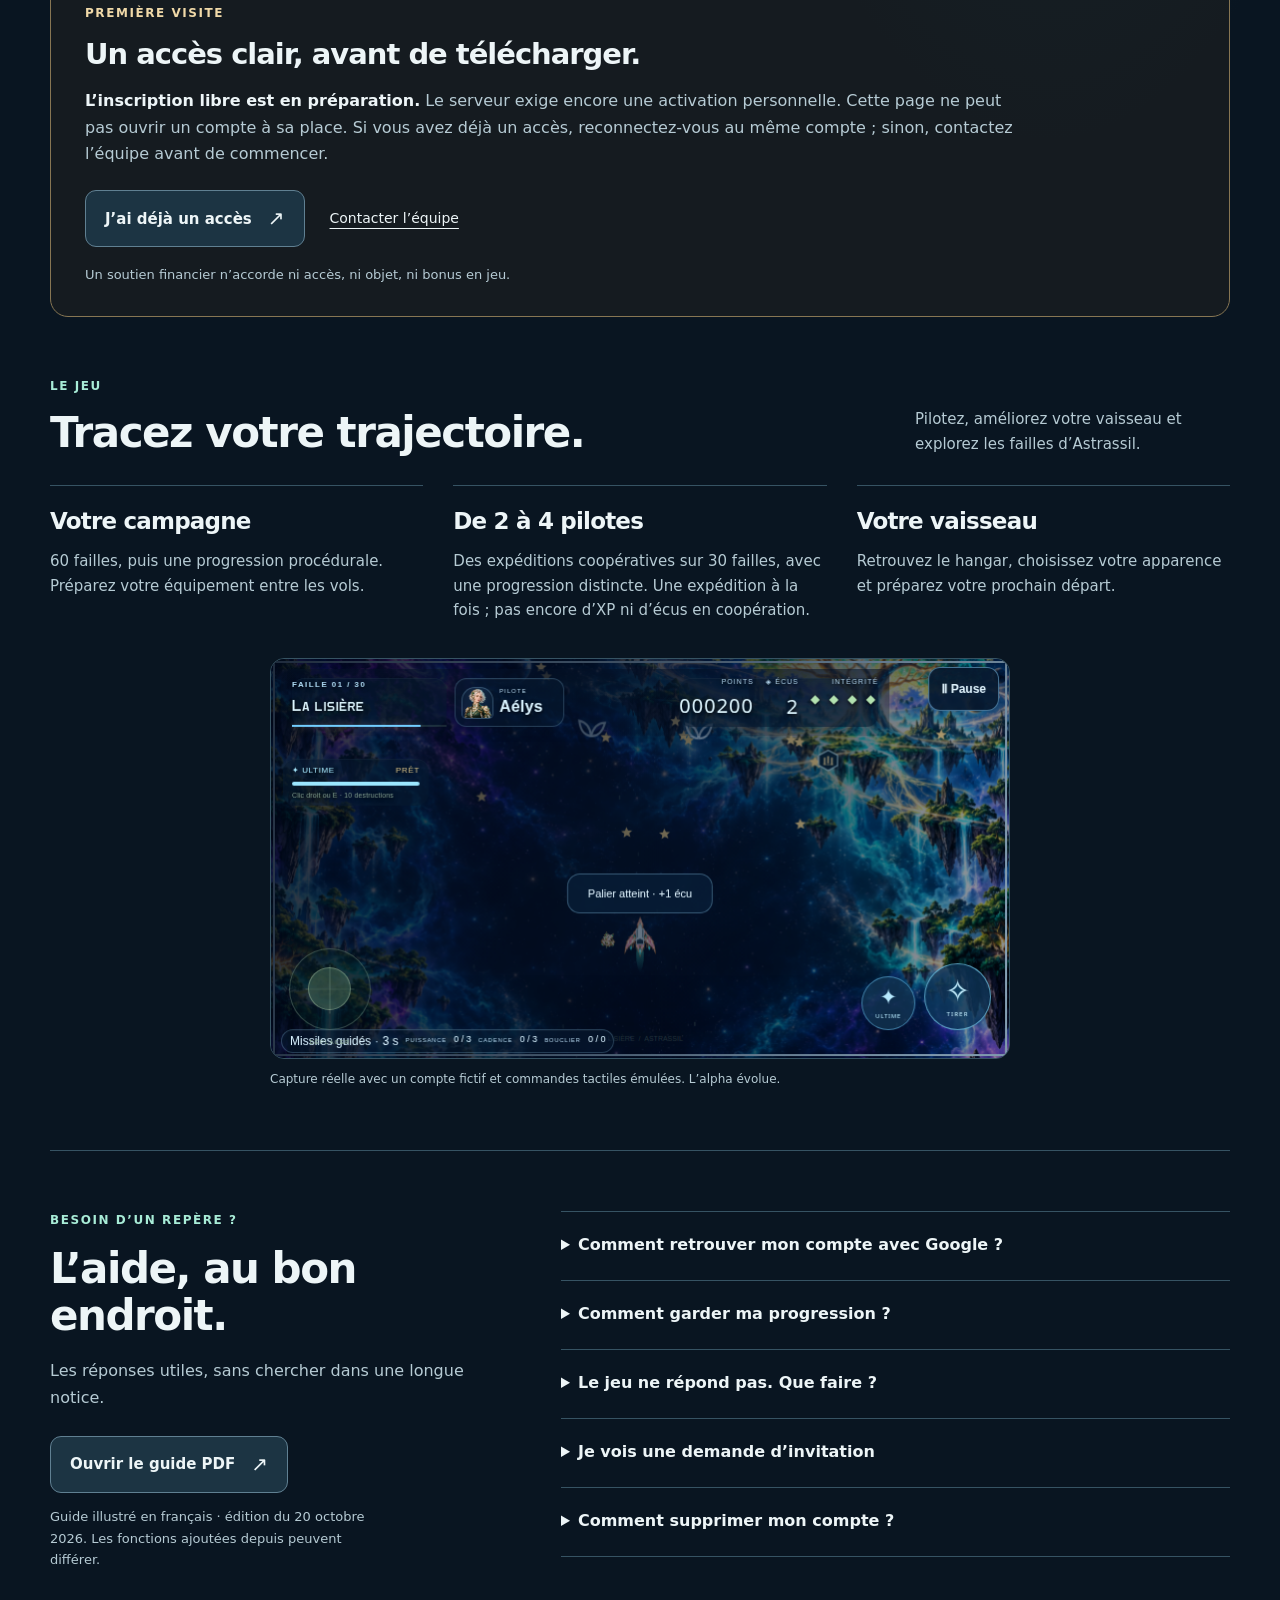
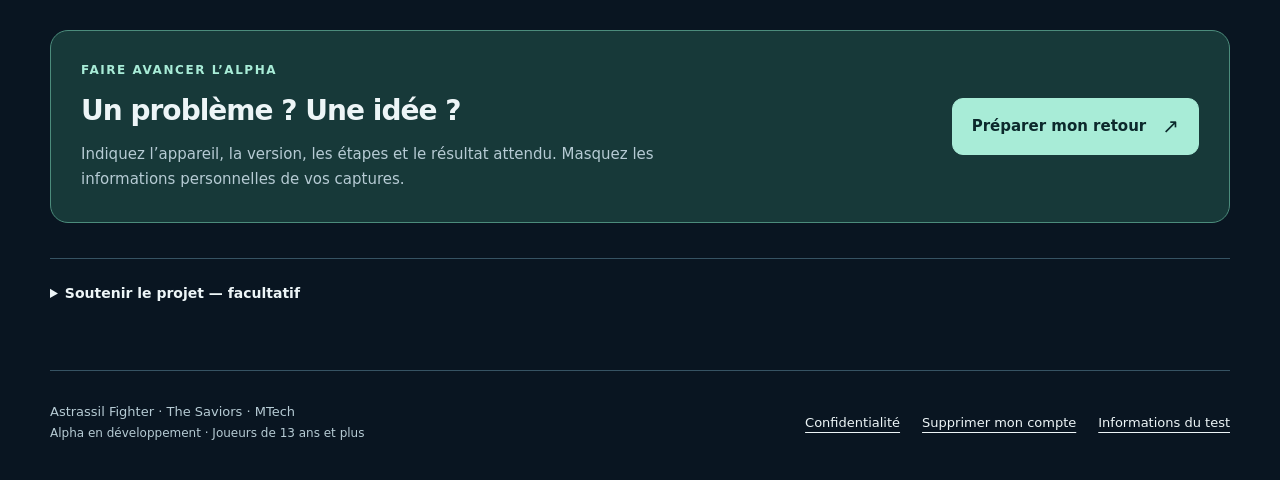
==== commit bb678fec: "feat(web): simplify Astrassil entry, downloads and closed-test access" ====
--- a/index.html
+++ b/index.html
@@ -3,59 +3,76 @@
 <head>
   <meta charset="utf-8">
   <meta name="viewport" content="width=device-width, initial-scale=1">
-  <meta name="theme-color" content="#07101e">
+  <meta name="theme-color" content="#091521">
+  <meta name="referrer" content="strict-origin-when-cross-origin">
   <meta name="robots" content="index,follow">
-  <title>Astrassil Fighter — Télécharger l’APK Android · Alpha fermée</title>
-  <meta name="description" content="Téléchargez l’APK Android signé d’Astrassil Fighter ou jouez dans votre navigateur. Alpha fermée sur invitation : 60 failles, suite évolutive et coopération à quatre.">
+  <title>Astrassil Fighter — Jouer, installer et tester</title>
+  <meta name="description" content="Retrouvez Astrassil Fighter sur navigateur, Android et Google Play en test fermé. Accès au jeu, téléchargement et aide réunis. Pour les joueurs de 13 ans et plus.">
   <link rel="canonical" href="https://momolscode.github.io/astrassil-fighter-beta-downloads/">
-  <link rel="icon" href="./assets/logo-starlight.png" type="image/png">
-  <link rel="preload" href="./assets/astrassil-lumen.woff2" as="font" type="font/woff2" crossorigin>
+  <link rel="icon" href="./assets/logo-starlight-small.png" type="image/png">
   <meta property="og:type" content="website">
   <meta property="og:locale" content="fr_FR">
   <meta property="og:site_name" content="Astrassil Fighter">
-  <meta property="og:title" content="Astrassil Fighter — APK Android et arcade céleste">
-  <meta property="og:description" content="60 failles, suite évolutive et premières expéditions coopératives à quatre. APK Android signé et jeu Web. Alpha fermée sur invitation.">
+  <meta property="og:title" content="Astrassil Fighter — Bienvenue à bord">
+  <meta property="og:description" content="Jouer dans le navigateur, installer l’APK ou rejoindre le test fermé Google Play. Compte de jeu activé nécessaire ; inscription libre en préparation.">
   <meta property="og:url" content="https://momolscode.github.io/astrassil-fighter-beta-downloads/">
   <meta property="og:image" content="https://momolscode.github.io/astrassil-fighter-beta-downloads/assets/jaquette-alpha-fermee.png">
-  <meta property="og:image:alt" content="Jaquette officielle : vaisseau or et turquoise, arbre cosmique et astéroïdes violets, avec le sceau The Saviors.">
+  <meta property="og:image:alt" content="Jaquette illustrée d’Astrassil Fighter : un vaisseau devant un arbre cosmique.">
   <meta name="twitter:card" content="summary_large_image">
-  <meta name="twitter:title" content="Astrassil Fighter — L’arcade céleste">
-  <meta name="twitter:description" content="Télécharger Astrassil Fighter sur Android ou jouer sur le Web. Alpha fermée sur invitation, solo et coopération à quatre.">
-  <meta name="twitter:image" content="https://momolscode.github.io/astrassil-fighter-beta-downloads/assets/jaquette-alpha-fermee.png">
-  <link rel="stylesheet" href="./styles.css">
-  <script type="application/ld+json">
-  {"@context":"https://schema.org","@graph":[{"@type":"VideoGame","@id":"https://momolscode.github.io/astrassil-fighter-beta-downloads/#jeu","name":"Astrassil Fighter","url":"https://momolscode.github.io/astrassil-fighter-beta-downloads/","description":"Jeu d’arcade spatial en alpha fermée : 60 failles de campagne, une suite évolutive, deux donjons et un raid solo. Les 30 premières failles ont un parcours coopératif distinct, jusqu’à quatre joueurs. Accès personnel sur invitation.","genre":["Arcade","Action"],"inLanguage":"fr","gamePlatform":["Android","Navigateur Web"],"playMode":["SinglePlayer","MultiPlayer","CoOp"],"image":"https://momolscode.github.io/astrassil-fighter-beta-downloads/assets/jaquette-alpha-fermee.png"},{"@type":"SoftwareApplication","@id":"https://momolscode.github.io/astrassil-fighter-beta-downloads/#android","name":"Astrassil Fighter pour Android","applicationCategory":"GameApplication","applicationSubCategory":"Arcade Game","operatingSystem":"Android","softwareVersion":"0.6.8-alpha-fermee.22","url":"https://momolscode.github.io/astrassil-fighter-beta-downloads/#telecharger","downloadUrl":"https://github.com/Momolscode/astrassil-fighter-beta-downloads/releases/download/alpha-fermee-0.6.8-code22/astrassil-fighter-0.6.8-alpha-fermee.22-code22-release-signe.apk","installUrl":"https://github.com/Momolscode/astrassil-fighter-beta-downloads/releases/tag/alpha-fermee-0.6.8-code22","fileSize":"12.21 MB","softwareRequirements":"Connexion Internet et compte Astrassil disposant d’un accès personnel.","description":"APK Android signé, code 22. Le jeu est chargé à distance. Installation manuelle ; aucun test sur téléphone physique de cette version n’est affirmé."}]}
-  </script>
+  <link rel="stylesheet" href="./accueil.css">
 </head>
-<body>
-  <a class="skip" href="#contenu">Aller au contenu</a>
-  <header class="header shell">
-    <a class="brand" href="./" aria-label="Astrassil Fighter, accueil"><img src="./assets/logo-starlight.png" alt="" width="48" height="48"><span>ASTRASSIL <b>FIGHTER</b></span></a>
-    <nav aria-label="Navigation principale"><a href="#univers">Le jeu</a><a href="#telecharger">Télécharger</a><a href="#guide">Le livret</a><a href="#questions">Questions</a></nav>
-    <a class="header-cta" href="https://astrassil.tail2edb90.ts.net/connexion" rel="noopener noreferrer">Mon compte <span aria-hidden="true">↗</span></a>
-  </header>
-  <main id="contenu">
-    <section class="hero shell" aria-labelledby="titre-jeu">
-      <div class="hero-copy"><p class="eyebrow"><span class="spark" aria-hidden="true">✦</span> L’arcade céleste by The Saviors</p><p class="beta-label">ALPHA FERMÉE · SUR INVITATION</p><h1 id="titre-jeu">À vous<br>les <em>étoiles.</em></h1><p class="hero-intro"><strong>Astrassil Fighter</strong>, le jeu d’arcade spatial sur Android et navigateur. Tracez votre trajectoire entre les failles. Faites évoluer votre vaisseau et rallumez le ciel d’Astrassil.</p><div class="hero-actions"><a class="button" href="#telecharger">Rejoindre le vol <span aria-hidden="true">↗</span></a><a class="text-link" href="#univers">Découvrir le jeu <span aria-hidden="true">↓</span></a></div><p class="availability">Android · iPhone via Safari · Ordinateur</p></div>
-      <figure class="cover"><img src="./assets/jaquette-alpha-fermee.png" alt="Astrassil Fighter : un vaisseau d’or et de turquoise traverse des astéroïdes violets vers un arbre cosmique lumineux. Jaquette officielle avec le sceau The Saviors." width="1797" height="875" fetchpriority="high"><figcaption>ASTRASSIL FIGHTER <span>Jaquette officielle · Alpha fermée</span></figcaption></figure>
-    </section>
-    <div class="facts shell" aria-label="Le contenu de l’alpha"><p><strong>60</strong><span>failles · trois tomes</span></p><p><strong>2</strong><span>donjons solo</span></p><p><strong>1</strong><span>raid solo</span></p><p class="facts-note">L’arcade dans le geste.<br>La progression dans la durée.</p></div>
-    <section class="universe shell section" id="univers" aria-labelledby="univers-titre">
-      <div class="section-heading"><p class="eyebrow">UN MONDE ENTRE ASTRES ET RACINES</p><h2 id="univers-titre">Un ciel vivant.<br>Votre propre trajectoire.</h2></div>
-      <div class="universe-layout"><div class="chapters"><article><span>01 / PILOTER</span><h3>Entrez dans la faille</h3><p>Parcourez les 30 failles du tome I, réparties en six chapitres, et apprenez les attaques de ses six gardiens.</p></article><article><span>02 / ÉVOLUER</span><h3>Préparez votre prochain envol</h3><p>Retrouvez l’atelier entre les failles pour améliorer votre vaisseau. Personnalisez son apparence dans le hangar.</p></article><article><span>03 / EXPLORER</span><h3>Trois tomes, un même parcours</h3><p>Après les 30 premières failles, poursuivez vers les 20 failles du tome II puis les 10 du tome III. Les paliers s’enchaînent après sauvegarde ; la carte et les deux donjons restent facultatifs. Le raid solo se débloque à part. Après la faille 60, poursuivez dans des paliers évolutifs : un gardien vous attend tous les cinq paliers.</p></article></div><figure class="game-capture"><img src="./assets/accueil-actuel.png" alt="Capture de l’accueil Starlight d’Astrassil Fighter : menus de campagne, journal, galaxie et hangar, vaisseau lumineux sur un ciel cosmique." width="1440" height="900" loading="lazy"><figcaption>Capture réelle de l’alpha, réalisée avec un compte fictif. Interface susceptible d’évoluer.</figcaption></figure></div>
-    </section>
-    <section class="flight-features shell section" aria-labelledby="vol-titre"><div class="section-heading"><p class="eyebrow">PRENDRE SON ÉLAN</p><h2 id="vol-titre">Deux armes.<br>Votre rythme.</h2></div><div class="feature-grid"><article><h3>La capsule change le tir</h3><p>Mitrailleuse rapide ou missiles à tête chercheuse : ramassez la capsule et profitez de 10 secondes de jeu actif. Pause et atelier figent le compteur ; ensuite le tir normal revient.</p></article><article><h3>Vos choix apparaissent</h3><p>Le menu montre votre vaisseau, sa livrée et le compagnon confirmés au hangar. Un aperçu annulé conserve l’équipement précédent.</p></article><article><h3>Un premier vol accompagné</h3><p>Le guide interactif explique déplacement, tir, ultime et protection avant le vrai départ. Retrouvez-le dans Aide &amp; crédits.</p></article></div><figure class="wide-flight"><img src="./assets/combat-paysage.png" alt="Capture d’un combat avec le HUD de l’arme temporaire et les commandes tactiles." width="740" height="400" loading="lazy"><figcaption>Capture réelle avec tactile émulé et compte fictif. Les commandes et effets peuvent varier selon l’appareil.</figcaption></figure></section>
-    <section class="download-section" id="telecharger" aria-labelledby="telecharger-titre"><div class="shell section"><div class="section-heading split-heading"><div><p class="eyebrow">VOTRE PROCHAIN ENVOL</p><h2 id="telecharger-titre">Une clé.<br>Choisissez votre écran.</h2></div><p><strong>Alpha fermée : une invitation personnelle est nécessaire pour créer un compte.</strong> Au lancement de l’APK22, un appareil reconnu retrouve automatiquement son compte. Sinon, Google s’ouvre dans le navigateur système pour votre choix et votre validation, puis vous revenez dans l’application. Après annulation, le bouton « Continuer avec Google » reste disponible. Au premier accès, votre invitation personnelle, vos identifiants Astrassil et votre fiche joueur restent nécessaires. Sur le Web, ouvrez <a href="https://astrassil.tail2edb90.ts.net/connexion">Mon compte</a>. L’inscription directe par e-mail ou SMS et la liaison Discord restent indisponibles.</p></div>
-      <div class="platforms"><article class="platform"><div class="platform-top"><span class="platform-icon" aria-hidden="true">↓</span><span class="platform-type">ANDROID</span><span class="version">v0.6.8 · code 22</span></div><h3>Emportez le jeu.</h3><p>Installez directement l’APK signé sur votre téléphone Android. L’alpha se distribue actuellement en dehors de Google Play.</p><a id="android-download" class="button" href="https://github.com/Momolscode/astrassil-fighter-beta-downloads/releases/download/alpha-fermee-0.6.8-code22/astrassil-fighter-0.6.8-alpha-fermee.22-code22-release-signe.apk" download>Télécharger l’APK Android <span aria-hidden="true">↓</span></a><p class="platform-note"><a id="android-release" href="https://github.com/Momolscode/astrassil-fighter-beta-downloads/releases/tag/alpha-fermee-0.6.8-code22" rel="noopener noreferrer">Autre accès : ouvrir la version Android sur GitHub ↗</a><br>Sur GitHub, dépliez « Assets » puis choisissez le fichier APK signé code 22.</p><p class="platform-note"><strong>Google dans l’APK22 :</strong> choisissez votre compte dans le navigateur système, puis retrouvez automatiquement l’application. Le menu s’ouvre si le compte est déjà configuré ; au premier accès, saisissez votre invitation avant Google, puis complétez vos identifiants et votre fiche joueur. <strong>Vous utilisez encore le code 19, 20 ou 21 ?</strong> Installez la mise à jour vers le code 22 sans désinstaller ni effacer les données de l’application.</p><p class="platform-note">Pour une mise à jour, conservez l’application et ses données. Android peut vous demander d’autoriser l’installation depuis votre navigateur. Le jeu est chargé à distance : les correctifs Web compatibles arrivent sans réinstallation. Un nouveau conteneur APK s’installe manuellement, sans installation automatique ; cette version n’a pas encore été testée sur téléphone physique.</p><details class="checksum"><summary>Vérifier le fichier téléchargé</summary><p>Empreinte SHA-256 de l’APK signé :</p><code>53e161e03cef2f082673b53532f688e43d5536de53cf7518c52a27320e83bcfa</code><a href="https://github.com/Momolscode/astrassil-fighter-beta-downloads/releases/tag/alpha-fermee-0.6.8-code22" rel="noopener noreferrer">Consulter la version Android ↗</a></details></article>
-      <article class="platform"><div class="platform-top"><span class="platform-icon" aria-hidden="true">⊞</span><span class="platform-type">WINDOWS</span><span class="version">Lanceur 0.1.1</span></div><h3>Un raccourci vers le ciel.</h3><p>Le lanceur Windows 10/11 x64 ouvre le jeu en ligne dans votre navigateur. Une connexion et un accès personnel restent nécessaires.</p><a id="windows-download" class="button secondary" href="https://github.com/Momolscode/astrassil-fighter-beta-downloads/releases/download/launcher-pc-0.1.1/Astrassil-Fighter-Setup-0.1.1.exe">Télécharger le lanceur Windows ↓</a><p class="platform-note"><a href="https://github.com/Momolscode/astrassil-fighter-beta-downloads/releases/download/launcher-pc-0.1.1/Astrassil-Fighter-Launcher-0.1.1.exe">Version portable Windows ↗</a></p></article><article class="platform"><div class="platform-top"><span class="platform-icon" aria-hidden="true">↗</span><span class="platform-type">IPHONE & ORDINATEUR</span><span class="version">Navigateur</span></div><h3>Ouvrez votre horizon.</h3><p>Sur iPhone, ouvrez le jeu dans Safari. Sur ordinateur, utilisez votre navigateur et retrouvez les commandes clavier et souris.</p><a id="browser-play" class="button secondary" href="https://astrassil.tail2edb90.ts.net/jeu/" rel="noopener noreferrer">Ouvrir le jeu en ligne <span aria-hidden="true">↗</span></a><p class="platform-note">Sur iPhone, il s’agit d’une version Web. Aucune application iOS native ni version TestFlight n’est distribuée pour le moment.</p><div class="server-note"><span aria-hidden="true">◌</span><p><strong>Hébergement d’alpha provisoire.</strong> Le PC qui héberge le jeu doit rester allumé et connecté. Une indisponibilité temporaire est possible.</p></div></article></div>
-      <ol class="access-steps"><li><span>01</span><div><h3>Conservez votre accès</h3><p>Votre activation et votre progression appartiennent à votre compte. Gardez votre invitation et vos identifiants privés.</p></div></li><li><span>02</span><div><h3>Ouvrez l’alpha</h3><p>Installez l’APK ou ouvrez le jeu dans votre navigateur.</p></div></li><li><span>03</span><div><h3>Retrouvez votre compte</h3><p>Reconnectez-vous au même compte avec Google dans l’APK22 ou avec vos identifiants Astrassil. Une reconnexion ne réactive pas la clé et les données locales existantes sont conservées. Sur un appareil neuf, vérifiez la copie cloud dans Compte et sauvegarde et confirmez sa restauration : la connexion seule ne restaure pas automatiquement la progression locale.</p></div></li></ol>
-    </div></section>
-    <section class="guide-section shell section" id="guide" aria-labelledby="guide-titre"><div><p class="eyebrow">LE LIVRET À EMPORTER</p><h2 id="guide-titre">Votre guide<br>de vol.</h2><p>12 pages illustrées : commandes PC et tactiles, premier vol, atelier, hangar, campagne, journal, sauvegardes et précautions de confort.</p><a class="button" id="guide-download" href="./documents/ASTRASSIL-FIGHTER-Guide-de-vol-Alpha.pdf" download>Télécharger le livret PDF <span aria-hidden="true">↓</span></a><p class="guide-note">Français · A5 · édition du 20 octobre 2026 · environ 7 Mo</p></div><figure><img src="./assets/guide-apercu.png" alt="Couverture du Guide de vol Astrassil Fighter, alpha fermée, avec le vaisseau et le sceau The Saviors." width="560" height="794" loading="lazy"></figure></section>
-    <section class="support-block shell" id="soutien" hidden aria-labelledby="soutien-titre"><p class="eyebrow">SOUTIEN FACULTATIF</p><h2 id="soutien-titre">Accompagner la création.</h2><p>Un soutien facultatif, au choix : <strong>17 € une fois</strong> ou un abonnement de <strong>17 € par mois</strong>, renouvelé chaque mois via Qonto/Mollie. Ce soutien ne donne aucun accès, objet ou bonus en jeu. Les conditions de paiement et l’annulation de l’abonnement sont gérées par le prestataire.</p><div class="hero-actions"><a id="support-monthly" class="button secondary" rel="noopener noreferrer" target="_blank" hidden>Soutien mensuel · 17 €/mois ↗</a><a id="support-once" class="button secondary" rel="noopener noreferrer" target="_blank" hidden>Soutenir · 17 € une fois ↗</a></div></section>
-    <section class="community shell section" id="communaute" aria-labelledby="communaute-titre"><div><p class="eyebrow">FAITES PARTIE DU VOYAGE</p><h2 id="communaute-titre">Vos retours<br>font avancer le jeu.</h2><p>Une trajectoire trop difficile ? Un bug ou une idée ? Le Discord Astrassil réunit les testeurs pour échanger avec l’équipe et suivre les annonces de l’alpha.</p><p class="community-note">Demandez l’invitation à l’équipe qui vous a remis votre clé. Les nouvelles fonctions de liaison de compte seront annoncées une fois disponibles ; ne partagez jamais vos identifiants dans un salon public.</p></div><div class="community-panel"><span class="spark" aria-hidden="true">✦</span><h3>Jouez. Observez. Partagez.</h3><p>Pour un signalement utile, indiquez votre appareil, la version du jeu, les étapes suivies et le résultat attendu.</p><p>Une capture aide souvent. Masquez votre clé, vos informations personnelles et celles des autres joueurs.</p><a class="text-link" href="#questions">Préparer mon premier test <span aria-hidden="true">↓</span></a></div></section>
-    <section class="faq shell section" id="questions" aria-labelledby="questions-titre"><div class="section-heading"><p class="eyebrow">AVANT DE DÉCOLLER</p><h2 id="questions-titre">Quelques repères.</h2></div><div class="faq-list"><details><summary>Je n’ai pas de clé. Puis-je jouer ?</summary><p>L’alpha reste soumise à des droits personnels contrôlés par le serveur. Télécharger l’APK ne donne pas un accès au jeu. Les comptes déjà activés sont conservés. Une première inscription peut être préparée depuis l’APK22 ou Mon compte sur le Web. Elle demande Google dans le navigateur système, une invitation délivrée par l’équipe, vos identifiants Astrassil et votre fiche pilote. La clé n’est activée qu’une fois. L’inscription directe et la récupération par e-mail attendent encore leur activation.</p></details><details><summary>Comment associer Google sans perdre ma progression ?</summary><p>Dans le navigateur où votre partie est reconnue, ouvrez <a href="https://astrassil.tail2edb90.ts.net/connexion">Mon compte</a>. Connectez-vous au compte Astrassil existant si nécessaire, puis choisissez <strong>Associer Google à mon compte actuel</strong>. Utilisez ensuite ce Google pour vous reconnecter. Une adresse e-mail identique ne fusionne jamais deux comptes. Dans l’APK22, choisissez ensuite ce même Google dans le navigateur système : le retour vers l’application est automatique après vérification, avec ouverture du menu pour un compte déjà configuré.</p></details><details><summary>Est-ce déjà disponible sur Google Play ou l’App Store ?</summary><p>L’alpha Android se télécharge directement au format APK. Elle n’est pas publiée sur Google Play. Sur iPhone, utilisez Safari : aucune application native iOS ni version TestFlight n’est encore proposée.</p></details><details><summary>Comment garder ma progression ?</summary><p>La progression est enregistrée sur votre appareil et envoyée automatiquement vers votre compte sur le serveur aux étapes importantes. En cas de coupure réseau, un envoi en attente est réessayé au retour de la connexion. Vous pouvez aussi envoyer une copie manuellement dans <strong>Compte et sauvegarde</strong> : vérifiez le compte et l’aperçu, confirmez puis attendez le message de réussite. Sur un appareil neuf, vérifiez la copie cloud disponible et confirmez sa restauration ; la connexion seule ne restaure pas automatiquement la progression locale. Un combat en cours n’est pas un point de reprise.</p></details><details><summary>Le lien du jeu ne répond pas. Que faire ?</summary><p>Le serveur provisoire dépend d’un PC allumé et connecté. Réessayez plus tard et signalez l’heure et le message exact à l’équipe. Utilisez toujours le lien de cette page pour éviter un ancien QR code ou une adresse remplacée.</p></details><details><summary>Peut-on déjà jouer en coopération ou en raid ?</summary><p>Depuis le menu, ouvrez <strong>Coopération</strong> pour rejoindre une expédition en ligne à deux, trois ou quatre. Les 30 premières failles y ont une progression distincte, débloquée dans l’ordre. La résistance ennemie est multipliée par le nombre de participants au départ ; choisissez tank, soin ou dégâts. Pendant cette première ouverture, une seule expédition peut combattre à la fois et les victoires coopératives ne rapportent pas encore d’XP ni d’écus. Les deux donjons et le raid restent solo. Les clans, le PvP et les raids en ligne sont encore à développer.</p></details><details><summary>Y a-t-il des achats en argent réel ?</summary><p>Les améliorations disponibles en jeu utilisent les ressources du jeu ; aucun achat d’objet en euros n’est activé. Un soutien facultatif est proposé séparément via Qonto/Mollie : 17 € une fois ou un abonnement de 17 € par mois, sans accès, objet ni bonus en contrepartie.</p></details></div></section>
-    <aside class="share shell"><img src="./assets/qr-beta.png" alt="QR code vers la page de téléchargement officielle de l’alpha" width="150" height="150" loading="lazy"><div><p class="eyebrow">RETROUVER LE BON LIEN</p><h2>Du grand écran au mobile.</h2><p>Ce QR ouvre la page commune Android et navigateur. Utilisez toujours ce lien pour retrouver les téléchargements actuels ; gardez votre accès privé.</p><p class="share-links"><a href="https://momolscode.github.io/astrassil-fighter-beta-downloads/">Conserver la page officielle de téléchargement ↗</a><a href="./assets/jaquette-alpha-fermee.png" download>Télécharger la jaquette officielle ↓</a></p></div></aside>
-  </main>
-  <footer class="footer shell"><a class="brand" href="./"><span>ASTRASSIL <b>FIGHTER</b></span></a><p>L’arcade céleste by The Saviors · Projet porté par MTech</p><p>Alpha fermée · Contenu en développement</p><a href="https://github.com/Momolscode/astrassil-fighter-beta-downloads/releases/tag/alpha-fermee-0.6.8-code22" rel="noopener noreferrer">Version Android et téléchargement ↗</a><div class="legal-links"><a href="./informations-test.html">Informations du test et éditeur</a><a href="./confidentialite.html">Confidentialité</a><a href="./documents/ASTRASSIL-FIGHTER-Guide-de-vol-Alpha.pdf">Guide PDF</a></div></footer><script src="./support.js" defer></script>
+<body data-page-version="accueil-20261111-1">
+<a class="skip" href="#contenu">Aller au contenu</a>
+<header class="header shell">
+  <a class="brand" href="./" aria-label="Astrassil Fighter, accueil"><img src="./assets/logo-starlight-small.png" alt="" width="44" height="44"><span>ASTRASSIL<small>FIGHTER</small></span></a>
+  <nav aria-label="Navigation principale"><a href="#telecharger">Installer</a><a href="#questions">Aide</a><a href="https://astrassil.tail2edb90.ts.net/connexion">Mon compte</a></nav>
+</header>
+<main id="contenu">
+  <section class="welcome shell" aria-labelledby="titre-jeu">
+    <div class="welcome-copy">
+      <p class="eyebrow">L’arcade céleste · The Saviors</p>
+      <h1 id="titre-jeu">Bienvenue<br> <em>à bord.</em></h1>
+      <p class="intro">Votre prochain vol commence ici. Jouez dans le navigateur ou installez Astrassil sur Android.</p>
+      <p class="pills"><span>Alpha en ligne</span><span>13 ans et plus</span></p>
+    </div>
+    <figure class="cover"><img src="./assets/jaquette-accueil.jpg" alt="Un vaisseau d’or et de turquoise traverse les astéroïdes vers un arbre cosmique lumineux." width="1797" height="875" fetchpriority="high"><figcaption>Illustration de l’univers · Pas une capture de partie</figcaption></figure>
+    <div class="paths">
+      <article class="card return-player"><p class="eyebrow">Déjà un compte</p><h2>Je reprends l’aventure</h2><p>Retrouvez votre compte et votre jeu, sans recréer de profil.</p><a id="browser-play" class="button" href="https://astrassil.tail2edb90.ts.net/jeu/">Jouer maintenant <span aria-hidden="true">↗</span></a><a class="quiet-link" href="https://astrassil.tail2edb90.ts.net/connexion">Me connecter / Mon compte</a></article>
+      <article class="card new-player"><p class="eyebrow">Nouveau joueur</p><h2>Je découvre Astrassil</h2><p>La création de compte sans invitation n’est pas encore activée sur le serveur.</p><a class="button secondary" href="#premiere-visite">Voir comment accéder au jeu <span aria-hidden="true">↓</span></a><span class="small-note">L’APK et le test Play ne créent pas de compte de jeu.</span></article>
+    </div>
+  </section>
+
+  <section class="shell section" id="telecharger" aria-labelledby="installer-titre">
+    <div class="section-head"><div><p class="eyebrow">Choisissez votre accès</p><h2 id="installer-titre">Un jeu. Votre écran.</h2></div><p>Internet et compte Astrassil activé nécessaires pour jouer.</p></div>
+    <div class="platforms">
+      <article class="card"><p class="eyebrow">Android · téléchargement direct</p><h3>Installer l’APK</h3><p>Version signée <strong>0.6.8 · code 22</strong>.<br>Environ 12,2 Mo.</p><a id="android-download" class="button" href="https://github.com/Momolscode/astrassil-fighter-beta-downloads/releases/download/alpha-fermee-0.6.8-code22/astrassil-fighter-0.6.8-alpha-fermee.22-code22-release-signe.apk">Télécharger pour Android <span aria-hidden="true">↓</span></a><details><summary>Installation et mise à jour</summary><p>Ouvrez le fichier téléchargé. Android peut demander d’autoriser l’installation depuis votre navigateur ; respectez les restrictions de votre appareil.</p><p><strong>Déjà installé ?</strong> Installez la mise à jour par-dessus l’application. Ne la désinstallez pas et n’effacez pas ses données.</p><p>Les correctifs Web compatibles sont chargés depuis le serveur. Une nouvelle APK doit être installée manuellement. Ce paquet n’embarque pas le jeu complet hors ligne.</p></details><details><summary>Vérifier le fichier Android</summary><p>SHA-256 de l’APK téléchargée et contrôlée :</p><code id="apk-sha256">911913adecd3d36f2830ebfa419c46832f29979517a25c67c25b12f1b7619a1a</code><p>12 205 400 octets.</p><a id="android-release" class="quiet-link" href="https://github.com/Momolscode/astrassil-fighter-beta-downloads/releases/tag/alpha-fermee-0.6.8-code22">Détails de la version sur GitHub</a></details></article>
+      <article class="card play-card"><p class="eyebrow">Android · Google Play</p><h3>Rejoindre le test Alpha</h3><p>Le canal est un <strong>test fermé</strong>. Votre compte Google doit être autorisé à y participer.</p><a id="play-test" class="button secondary" href="https://play.google.com/apps/testing/com.unum.astrassil" rel="noopener noreferrer">Ouvrir le test Google Play <span aria-hidden="true">↗</span></a><details><summary>Le lien ne m’autorise pas à participer</summary><p>Vérifiez le compte Google connecté. Le test fermé est réservé aux comptes de la liste de testeurs ; ce n’est pas encore une publication ouverte à tous.</p><p>Pour demander à participer, utilisez le contact de l’équipe ci-dessous. Ne communiquez jamais votre mot de passe.</p><a class="quiet-link" href="mailto:micelixyre@gmail.com?subject=Participation%20au%20test%20Astrassil">Contacter l’équipe pour le test</a><p>Rejoindre le test Play ne remplace pas l’activation du compte Astrassil.</p></details></article>
+      <article class="card"><p class="eyebrow">iPhone, iPad et ordinateur</p><h3>Jouer sans installation</h3><p>Ouvrez le jeu dans votre navigateur. Sur iPhone et iPad, utilisez Safari.</p><a class="button secondary" href="https://astrassil.tail2edb90.ts.net/jeu/">Ouvrir le jeu en ligne <span aria-hidden="true">↗</span></a><details><summary>Et le lanceur Windows ?</summary><p>Le lanceur Windows 10/11 x64 ouvre le même jeu en ligne dans votre navigateur.</p><a id="windows-download" class="quiet-link" href="https://github.com/Momolscode/astrassil-fighter-beta-downloads/releases/download/launcher-pc-0.1.1/Astrassil-Fighter-Setup-0.1.1.exe">Installer le lanceur Windows</a><a class="quiet-link" href="https://github.com/Momolscode/astrassil-fighter-beta-downloads/releases/download/launcher-pc-0.1.1/Astrassil-Fighter-Launcher-0.1.1.exe">Télécharger la version portable</a></details><p class="small-note">Pas d’application iOS native ni de TestFlight distribué.</p></article>
+    </div>
+  </section>
+
+  <section class="access-notice shell" id="premiere-visite" aria-labelledby="acces-titre">
+    <p class="eyebrow">Première visite</p><h2 id="acces-titre">Un accès clair, avant de télécharger.</h2>
+    <p><strong>L’inscription libre est en préparation.</strong> Le serveur exige encore une activation personnelle. Cette page ne peut pas ouvrir un compte à sa place. Si vous avez déjà un accès, reconnectez-vous au même compte ; sinon, contactez l’équipe avant de commencer.</p>
+    <div class="inline-actions"><a class="button secondary" href="https://astrassil.tail2edb90.ts.net/connexion">J’ai déjà un accès <span aria-hidden="true">↗</span></a><a class="quiet-link" href="mailto:micelixyre@gmail.com?subject=Premier%20acc%C3%A8s%20Astrassil">Contacter l’équipe</a></div>
+    <p class="small-note">Un soutien financier n’accorde ni accès, ni objet, ni bonus en jeu.</p>
+  </section>
+
+  <section class="shell section" id="univers" aria-labelledby="univers-titre"><div class="section-head"><div><p class="eyebrow">Le jeu</p><h2 id="univers-titre">Tracez votre trajectoire.</h2></div><p>Pilotez, améliorez votre vaisseau et explorez les failles d’Astrassil.</p></div><div class="features"><article><h3>Votre campagne</h3><p>60 failles, puis une progression procédurale. Préparez votre équipement entre les vols.</p></article><article><h3>De 2 à 4 pilotes</h3><p>Des expéditions coopératives sur 30 failles, avec une progression distincte. Une expédition à la fois ; pas encore d’XP ni d’écus en coopération.</p></article><article><h3>Votre vaisseau</h3><p>Retrouvez le hangar, choisissez votre apparence et préparez votre prochain départ.</p></article></div><figure class="game-capture"><img src="./assets/combat-paysage.png" alt="Capture de combat Astrassil avec les commandes tactiles et l’affichage de l’arme temporaire." width="740" height="400" loading="lazy"><figcaption>Capture réelle avec un compte fictif et commandes tactiles émulées. L’alpha évolue.</figcaption></figure></section>
+
+  <section class="shell section help-section" id="questions" aria-labelledby="aide-titre"><div><p class="eyebrow">Besoin d’un repère ?</p><h2 id="aide-titre">L’aide, au bon endroit.</h2><p class="help-intro">Les réponses utiles, sans chercher dans une longue notice.</p><div id="guide"><a id="guide-download" class="button secondary" href="./documents/ASTRASSIL-FIGHTER-Guide-de-vol-Alpha.pdf">Ouvrir le guide PDF <span aria-hidden="true">↗</span></a><p class="small-note">Guide illustré en français · édition du 20 octobre 2026. Les fonctions ajoutées depuis peuvent différer.</p></div></div><div class="faq">
+    <details><summary>Comment retrouver mon compte avec Google ?</summary><p>Utilisez le compte Google déjà associé à votre compte Astrassil. Si vous ne l’avez pas encore associé, connectez-vous d’abord avec vos identifiants Astrassil dans le navigateur, puis choisissez « Associer Google à mon compte actuel ».</p><p>Une adresse e-mail identique ne fusionne pas automatiquement deux comptes.</p><a class="quiet-link" href="https://astrassil.tail2edb90.ts.net/connexion">Ouvrir Mon compte</a></details>
+    <details><summary>Comment garder ma progression ?</summary><p>Ne désinstallez pas l’application et ne videz pas ses données pour effectuer une mise à jour. Dans « Compte et sauvegarde », vérifiez le compte, l’aperçu et la réussite de la copie cloud.</p><p>Sur un appareil neuf, vérifiez la sauvegarde disponible puis confirmez sa restauration. La connexion seule ne restaure pas automatiquement la progression locale. Un combat en cours n’est pas un point de reprise.</p></details>
+    <details><summary>Le jeu ne répond pas. Que faire ?</summary><p>Le serveur d’alpha dépend encore d’un PC allumé et connecté. Réessayez plus tard et signalez l’heure ainsi que le message rencontré. Télécharger une nouvelle fois l’APK ne résout pas une panne du serveur.</p></details>
+    <details><summary>Je vois une demande d’invitation</summary><p>La création libre de comptes n’est pas encore activée sur le serveur. La nouvelle page d’accueil ne supprime pas à elle seule cette restriction. Un compte déjà activé doit pouvoir se reconnecter sans nouvelle invitation.</p><a class="quiet-link" href="#premiere-visite">Voir les conditions du premier accès</a></details>
+    <details><summary>Comment supprimer mon compte ?</summary><p>La procédure et les données concernées sont détaillées sur la page dédiée, accessible même après désinstallation de l’application.</p><a class="quiet-link" href="./suppression-compte.html">Supprimer mon compte et mes données</a></details>
+  </div></section>
+
+  <section class="feedback shell" id="communaute" aria-labelledby="retours-titre"><div><p class="eyebrow">Faire avancer l’alpha</p><h2 id="retours-titre">Un problème ? Une idée ?</h2><p>Indiquez l’appareil, la version, les étapes et le résultat attendu. Masquez les informations personnelles de vos captures.</p></div><a id="feedback-link" class="button" href="mailto:micelixyre@gmail.com?subject=Retour%20Astrassil%20Fighter&amp;body=Appareil%20et%20syst%C3%A8me%20%3A%0AVersion%20%3A%0A%C3%89tapes%20suivies%20%3A%0AR%C3%A9sultat%20attendu%20%3A%0AR%C3%A9sultat%20observ%C3%A9%20%3A%0A">Préparer mon retour <span aria-hidden="true">↗</span></a></section>
+
+  <details class="support shell" id="soutien" hidden><summary>Soutenir le projet — facultatif</summary><p>Un soutien facultatif, au choix : <strong>17 € une fois</strong> ou un abonnement de <strong>17 € par mois</strong>, renouvelé chaque mois via Qonto/Mollie. Aucun accès, objet ou bonus en jeu n’est accordé en contrepartie. Les conditions de paiement et l’annulation de l’abonnement sont gérées par le prestataire.</p><div class="inline-actions"><a id="support-monthly" class="button secondary" rel="noopener noreferrer" target="_blank" hidden>Soutien mensuel · 17 €/mois ↗</a><a id="support-once" class="button secondary" rel="noopener noreferrer" target="_blank" hidden>Soutenir · 17 € une fois ↗</a></div></details>
+</main>
+<footer class="footer shell"><p>Astrassil Fighter · The Saviors · MTech<br><span>Alpha en développement · Joueurs de 13 ans et plus</span></p><nav aria-label="Informations et confidentialité"><a href="./confidentialite.html">Confidentialité</a><a href="./suppression-compte.html">Supprimer mon compte</a><a href="./informations-test.html">Informations du test</a></nav></footer>
+<script src="./support.js" defer></script>
 </body>
 </html>
--- a/accueil.css
+++ b/accueil.css
@@ -0,0 +1,6 @@
+:root{color-scheme:dark;--bg:#091521;--surface:#102532;--text:#edf5f7;--muted:#b6cbd4;--aqua:#a8ecd7;--gold:#f0d9a8;--line:#365363;font-family:system-ui,-apple-system,BlinkMacSystemFont,"Segoe UI",sans-serif;font-size:16px}
+*{box-sizing:border-box}html{scroll-behavior:smooth;scroll-padding-top:24px}body{margin:0;background:radial-gradient(ellipse at 82% 4%,#18455670,transparent 32%),var(--bg);color:var(--text);line-height:1.65}img{max-width:100%;height:auto;display:block}a{color:inherit;text-underline-offset:5px}a,summary{-webkit-tap-highlight-color:transparent}a:focus-visible,summary:focus-visible{outline:3px solid var(--gold);outline-offset:5px}h1,h2,h3,p,figure{margin:0}h1,h2,h3{line-height:1.14;letter-spacing:-.035em;font-weight:600}h1{font-size:clamp(48px,6vw,82px);letter-spacing:-.055em}h1 em{color:var(--aqua);font-style:normal}h2{font-size:clamp(28px,3.4vw,42px)}h3{font-size:25px}p{color:var(--muted)}strong{color:var(--text);font-weight:650}button,input{font:inherit}[hidden]{display:none!important}.shell{width:min(1180px,calc(100% - 64px));margin-inline:auto}.skip{position:absolute;left:20px;top:-100px;padding:12px 20px;background:var(--text);color:var(--bg);z-index:10}.skip:focus{top:12px}.header{display:flex;align-items:center;justify-content:space-between;gap:24px;min-height:90px;border-bottom:1px solid #36536388}.brand{display:flex;align-items:center;min-height:44px;gap:12px;text-decoration:none;font-size:18px;letter-spacing:.14em;font-weight:650;line-height:1.2}.brand img{width:44px;height:44px;object-fit:contain}.brand small{display:block;font-size:11px;letter-spacing:.45em;color:var(--aqua);margin-top:5px}.header nav{display:flex;gap:25px;align-items:center}.header nav a{display:inline-flex;align-items:center;min-height:44px;font-size:15px;text-decoration:none}.header nav a:last-child{padding:7px 15px;border:1px solid var(--line);border-radius:10px}.header a:hover,.quiet-link:hover,.footer a:hover{color:var(--aqua)}.eyebrow{text-transform:uppercase;font-size:12px;letter-spacing:.13em;font-weight:650;color:var(--aqua);margin-bottom:14px}.welcome{display:grid;grid-template-columns:.85fr 1.15fr;gap:34px 45px;padding-block:48px 20px;align-items:center}.intro{margin-top:20px;font-size:18px;max-width:38ch}.pills{display:flex;flex-wrap:wrap;gap:9px;margin-top:23px}.pills span{font-size:12px;border:1px solid var(--line);border-radius:30px;padding:5px 12px;color:var(--muted)}.cover img{width:100%;border:1px solid #517489;border-radius:18px;box-shadow:0 24px 80px #0005;aspect-ratio:1797/875;object-fit:contain}.cover figcaption,figcaption{font-size:12px;color:var(--muted);margin-top:11px}.paths{grid-column:1/-1;display:grid;grid-template-columns:1fr 1fr;gap:22px}.card{padding:27px;border:1px solid var(--line);border-radius:18px;background:linear-gradient(145deg,#153444b3,#102532);min-width:0}.paths .card{display:flex;flex-direction:column}.card h2{font-size:28px}.card p:not(.eyebrow){margin-top:14px}.paths .card p:not(.eyebrow){max-width:52ch;min-height:53px;margin-bottom:20px}.return-player{border-color:#6eb39f}.new-player .eyebrow{color:var(--gold)}.button{display:inline-flex;align-items:center;justify-content:space-between;gap:16px;min-height:54px;padding:14px 19px;border:1px solid var(--aqua);border-radius:11px;background:var(--aqua);color:#0c292c;text-decoration:none;font-size:15px;line-height:1.35;font-weight:700;transition:background .15s}.button:hover{background:#c7f6e7}.button.secondary{background:#1c3443;border-color:#608092;color:var(--text)}.button.secondary:hover{background:#294656}.button span{font-size:20px;font-weight:400}.paths .button{margin-top:auto;width:100%}.quiet-link{display:inline-flex;min-height:44px;align-items:center;font-size:14px}.paths .quiet-link{margin-top:7px;align-self:flex-start}.small-note{display:block;font-size:13px;line-height:1.65;color:var(--muted);margin-top:13px}.paths .small-note{min-height:44px;display:flex;align-items:center;margin-top:7px}.section{padding-block:60px}.section-head{display:flex;align-items:flex-end;justify-content:space-between;gap:30px;margin-bottom:28px}.section-head>p{max-width:33ch;font-size:15px}.section-head .eyebrow{margin-bottom:12px}.platforms{display:grid;grid-template-columns:repeat(3,minmax(0,1fr));gap:20px}.platforms .card{padding:24px;display:flex;flex-direction:column;align-items:stretch}.platforms .card>p:not(.eyebrow){min-height:105px;font-size:15px;margin-block:18px 22px}.platforms .eyebrow{font-size:11px}.platforms .button{width:100%;min-height:64px;font-size:14px}.platforms .card>.small-note{min-height:0!important;margin-top:20px!important;font-size:13px!important}.play-card{border-color:#9b8662}details{border-top:1px solid var(--line);margin-top:22px;padding-top:13px}summary{cursor:pointer;min-height:48px;padding-block:11px;font-size:14px;font-weight:600;line-height:1.5}details p{font-size:14px;margin-block:10px 16px}details .quiet-link{display:flex}code{display:block;overflow-wrap:anywhere;font-size:12px;line-height:1.7;color:var(--aqua);margin-block:12px}.access-notice{padding:30px 34px;background:#342d1e45;border:1px solid #877653;border-radius:18px;scroll-margin-top:24px}.access-notice .eyebrow{color:var(--gold)}.access-notice h2{font-size:29px}.access-notice>p:not(.eyebrow){margin-top:17px;max-width:92ch}.inline-actions{display:flex;flex-wrap:wrap;align-items:center;gap:14px 25px;margin-top:23px}.features{display:grid;grid-template-columns:repeat(3,1fr);gap:30px}.features article{padding-top:22px;border-top:1px solid var(--line)}.features h3{font-size:23px}.features p{font-size:15px;margin-top:15px}.game-capture{max-width:740px;margin:35px auto 0}.game-capture img{border-radius:14px;border:1px solid var(--line);width:100%}.help-section{display:grid;grid-template-columns:.8fr 1.2fr;gap:65px;border-top:1px solid var(--line)}.help-intro{margin-top:18px;margin-bottom:25px}.help-section .small-note{max-width:40ch}.faq details{margin:0;padding-block:10px;border-bottom:1px solid var(--line);border-top:0}.faq details:first-child{border-top:1px solid var(--line)}.faq summary{font-size:16px}.faq p{font-size:15px}.feedback{display:flex;align-items:center;justify-content:space-between;gap:35px;padding:30px;background:#173939;border:1px solid #4c8c7c;border-radius:18px}.feedback h2{font-size:28px}.feedback p:not(.eyebrow){max-width:65ch;margin-top:15px;font-size:15px}.feedback .button{flex-shrink:0}.support{margin-top:35px}.support>p{max-width:85ch}.support summary{font-size:14px}.footer{border-top:1px solid var(--line);margin-top:50px;padding-block:30px 35px;display:flex;justify-content:space-between;gap:30px}.footer p{font-size:13px}.footer p span{font-size:12px}.footer nav{display:flex;flex-wrap:wrap;justify-content:flex-end;gap:6px 22px}.footer a{font-size:13px;min-height:44px;display:inline-flex;align-items:center}
+@media(max-width:1020px){.shell{width:calc(100% - 48px)}.welcome{gap:32px}.platforms{gap:14px}.platforms .card{padding:21px}.platforms .card>p:not(.eyebrow){min-height:140px}.platforms h3{font-size:23px}.help-section{gap:35px}.feedback{align-items:flex-start;flex-direction:column}}
+@media(max-width:760px){.header{min-height:80px}.header nav{gap:16px}.header nav a{font-size:14px}.welcome{grid-template-columns:1fr;gap:25px;padding-block:34px 10px}.welcome-copy{max-width:560px}.welcome h1 br{display:none}.intro{font-size:16px;max-width:50ch;margin-top:16px}.pills{margin-top:17px}.cover{grid-row:3}.paths{grid-row:2;gap:16px}.card{padding:22px}.card h2{font-size:24px}.paths .card p:not(.eyebrow){font-size:14px;min-height:69px}.paths .button{min-height:62px;font-size:14px}.paths .small-note{font-size:12px}.section{padding-block:42px}.section-head{display:block}.section-head>p{margin-top:17px;max-width:55ch}.platforms{grid-template-columns:1fr;gap:19px}.platforms .card{padding:24px}.platforms .card>p:not(.eyebrow){min-height:0}.platforms .button{min-height:54px;font-size:15px}.features{grid-template-columns:1fr;gap:23px}.features p{margin-top:12px}.help-section{grid-template-columns:1fr;gap:28px}.footer{display:block}.footer nav{justify-content:flex-start;margin-top:18px}.access-notice{padding:26px}.access-notice h2{font-size:27px}}
+@media(max-width:520px){.shell{width:calc(100% - 32px)}.brand{gap:8px;font-size:14px}.brand img{width:35px;height:35px}.brand small{font-size:9px}.header{gap:12px;min-height:75px}.header nav{gap:8px}.header nav a{font-size:13px}.header nav a:first-child{display:none}.header nav a:last-child{padding:7px 10px}.welcome{padding-top:27px;gap:20px}.welcome h1{font-size:46px}.welcome .eyebrow{font-size:11px}.intro{font-size:15px;max-width:38ch}.paths{grid-template-columns:1fr;gap:14px}.paths .card{padding:21px}.paths .eyebrow{font-size:11px;margin-bottom:9px}.paths .card h2{font-size:24px}.paths .card p:not(.eyebrow){margin-top:11px;margin-bottom:16px;min-height:0}.paths .button{min-height:52px}.paths .small-note,.paths .quiet-link{min-height:30px;font-size:12px}.paths .quiet-link{min-height:44px}.cover{margin-top:7px}.cover figcaption{font-size:11px}.access-notice{padding:23px}.access-notice p{font-size:14px}.inline-actions .button{width:100%}.feedback{padding:24px}.feedback .button{width:100%}.feedback h2{font-size:26px}.footer{margin-top:36px}.footer nav{gap:4px 16px}h2{font-size:30px}}
+@media(prefers-reduced-motion:reduce){html{scroll-behavior:auto}*{transition:none!important;animation:none!important}}
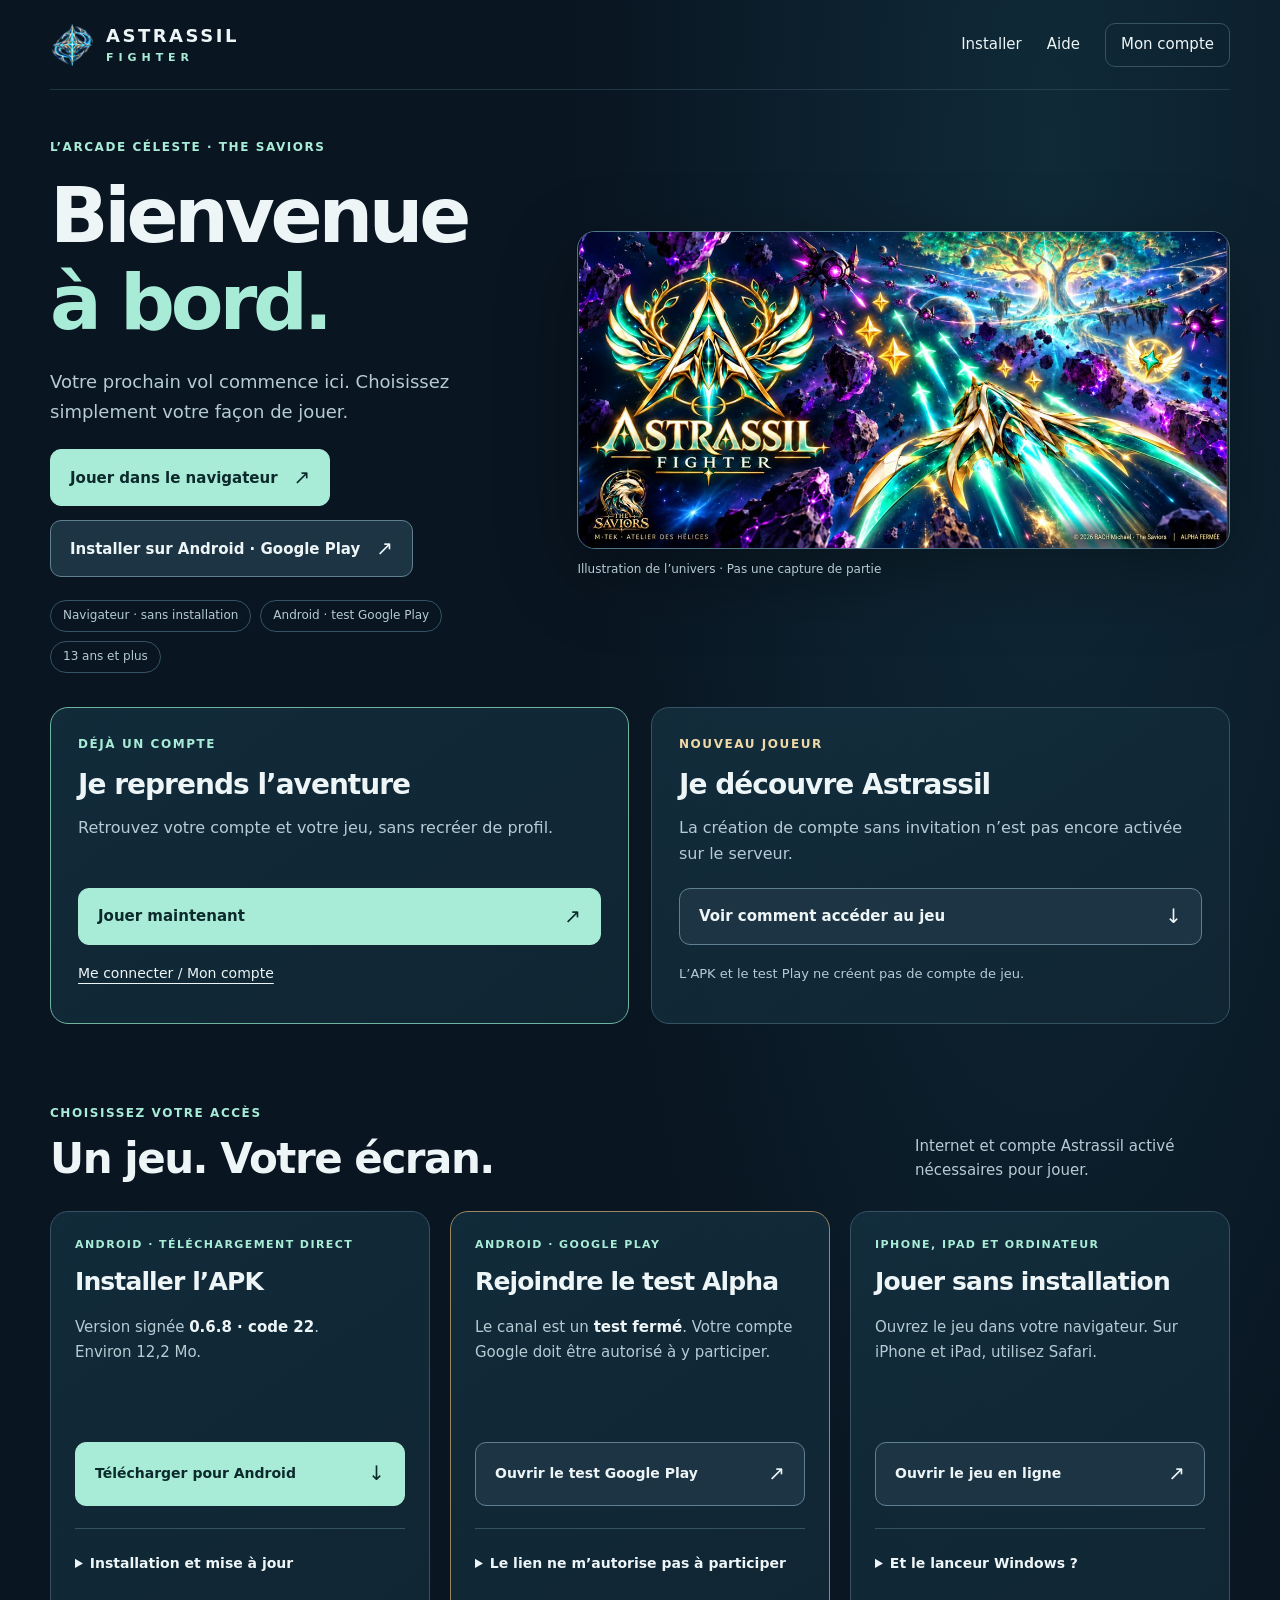
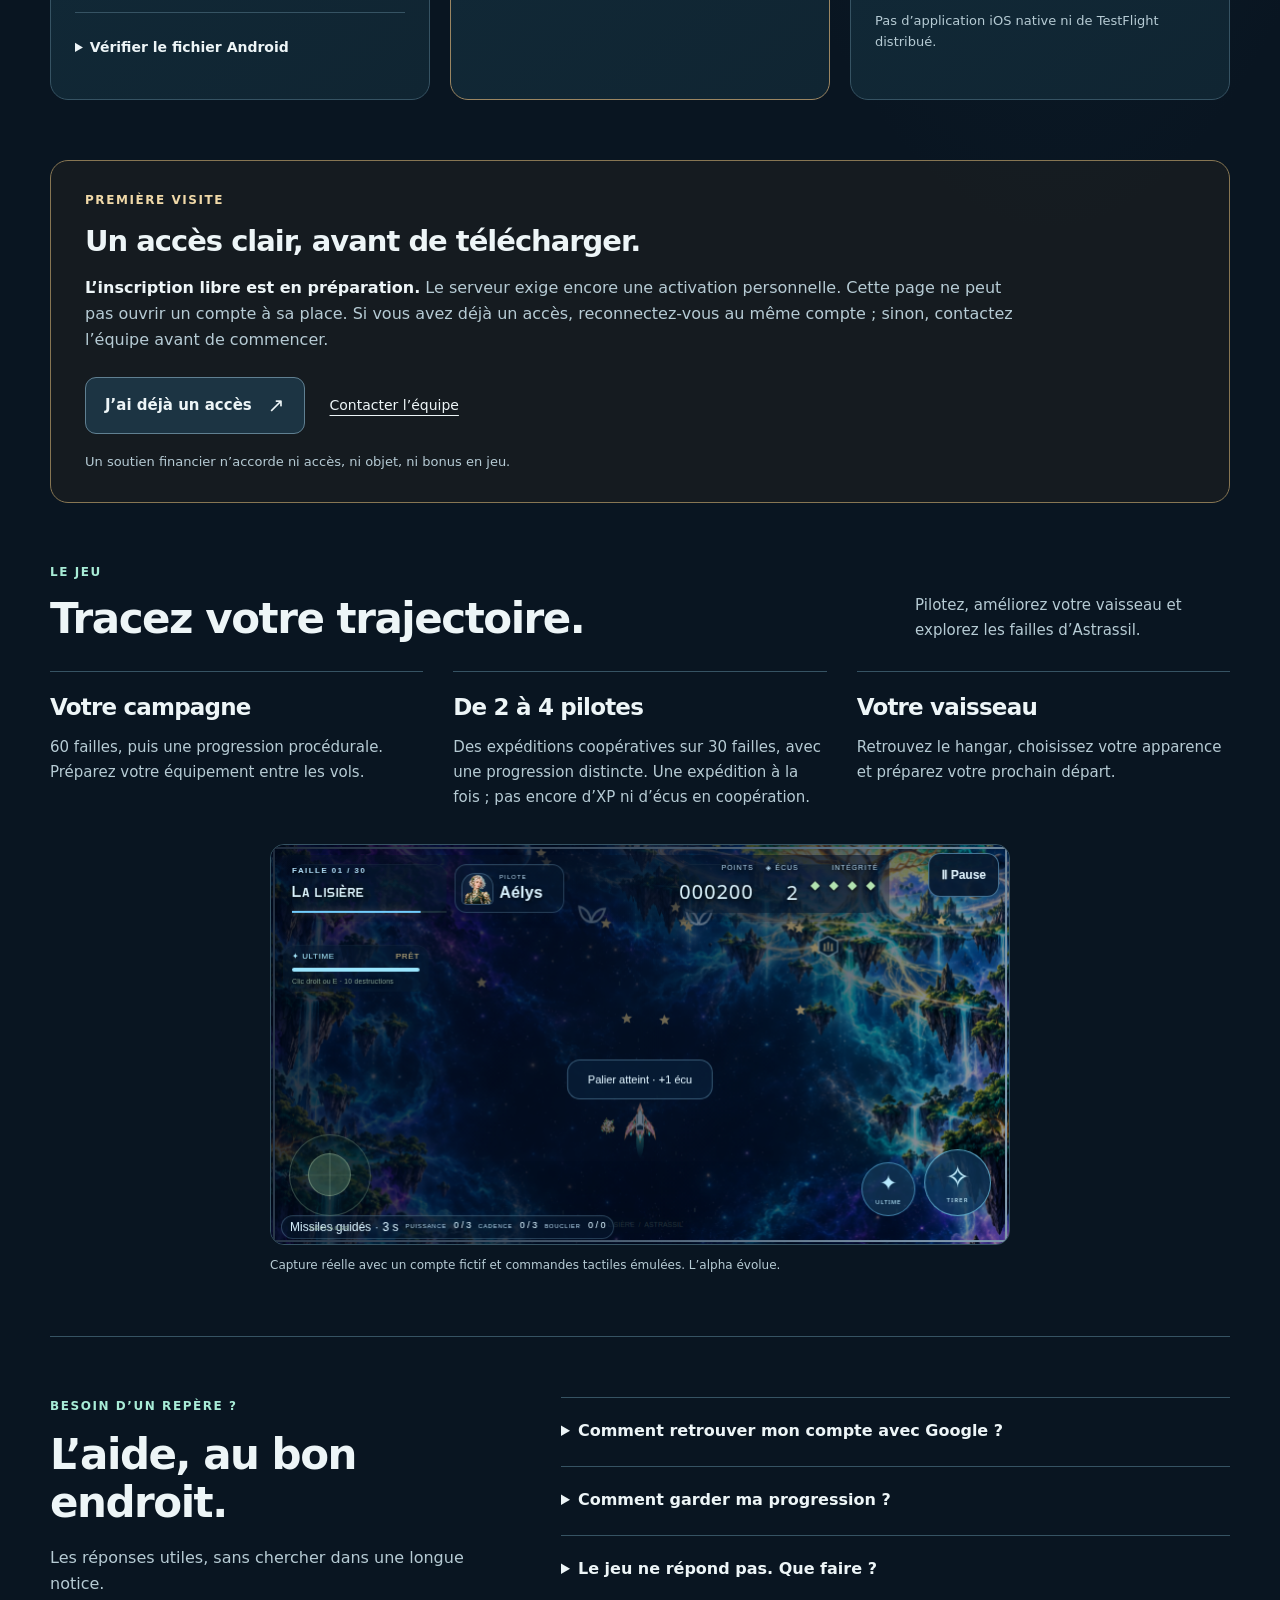
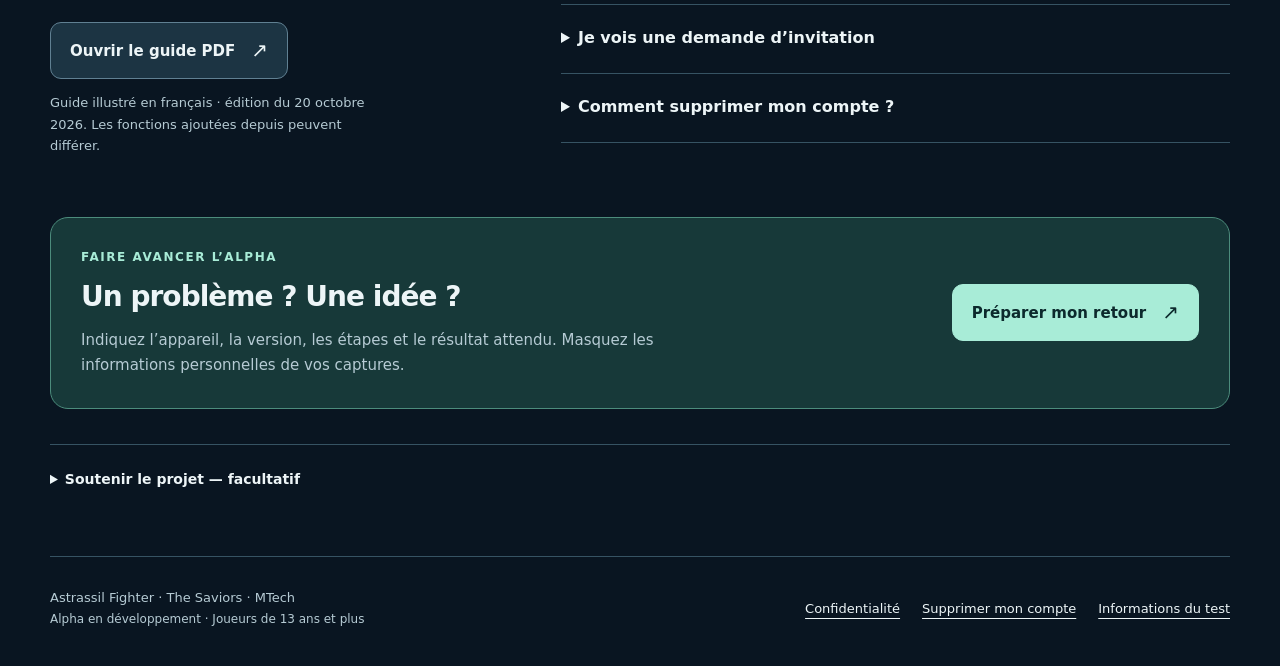
==== commit 61bfaf40: "Afficher le choix navigateur ou Google Play dès l’accueil" ====
--- a/index.html
+++ b/index.html
@@ -32,8 +32,12 @@
     <div class="welcome-copy">
       <p class="eyebrow">L’arcade céleste · The Saviors</p>
       <h1 id="titre-jeu">Bienvenue<br> <em>à bord.</em></h1>
-      <p class="intro">Votre prochain vol commence ici. Jouez dans le navigateur ou installez Astrassil sur Android.</p>
-      <p class="pills"><span>Alpha en ligne</span><span>13 ans et plus</span></p>
+      <p class="intro">Votre prochain vol commence ici. Choisissez simplement votre façon de jouer.</p>
+      <div class="inline-actions" aria-label="Choisir comment jouer">
+        <a class="button" href="https://astrassil.tail2edb90.ts.net/jeu/">Jouer dans le navigateur <span aria-hidden="true">↗</span></a>
+        <a class="button secondary" href="https://play.google.com/apps/testing/com.unum.astrassil" rel="noopener noreferrer">Installer sur Android · Google Play <span aria-hidden="true">↗</span></a>
+      </div>
+      <p class="pills"><span>Navigateur · sans installation</span><span>Android · test Google Play</span><span>13 ans et plus</span></p>
     </div>
     <figure class="cover"><img src="./assets/jaquette-accueil.jpg" alt="Un vaisseau d’or et de turquoise traverse les astéroïdes vers un arbre cosmique lumineux." width="1797" height="875" fetchpriority="high"><figcaption>Illustration de l’univers · Pas une capture de partie</figcaption></figure>
     <div class="paths">
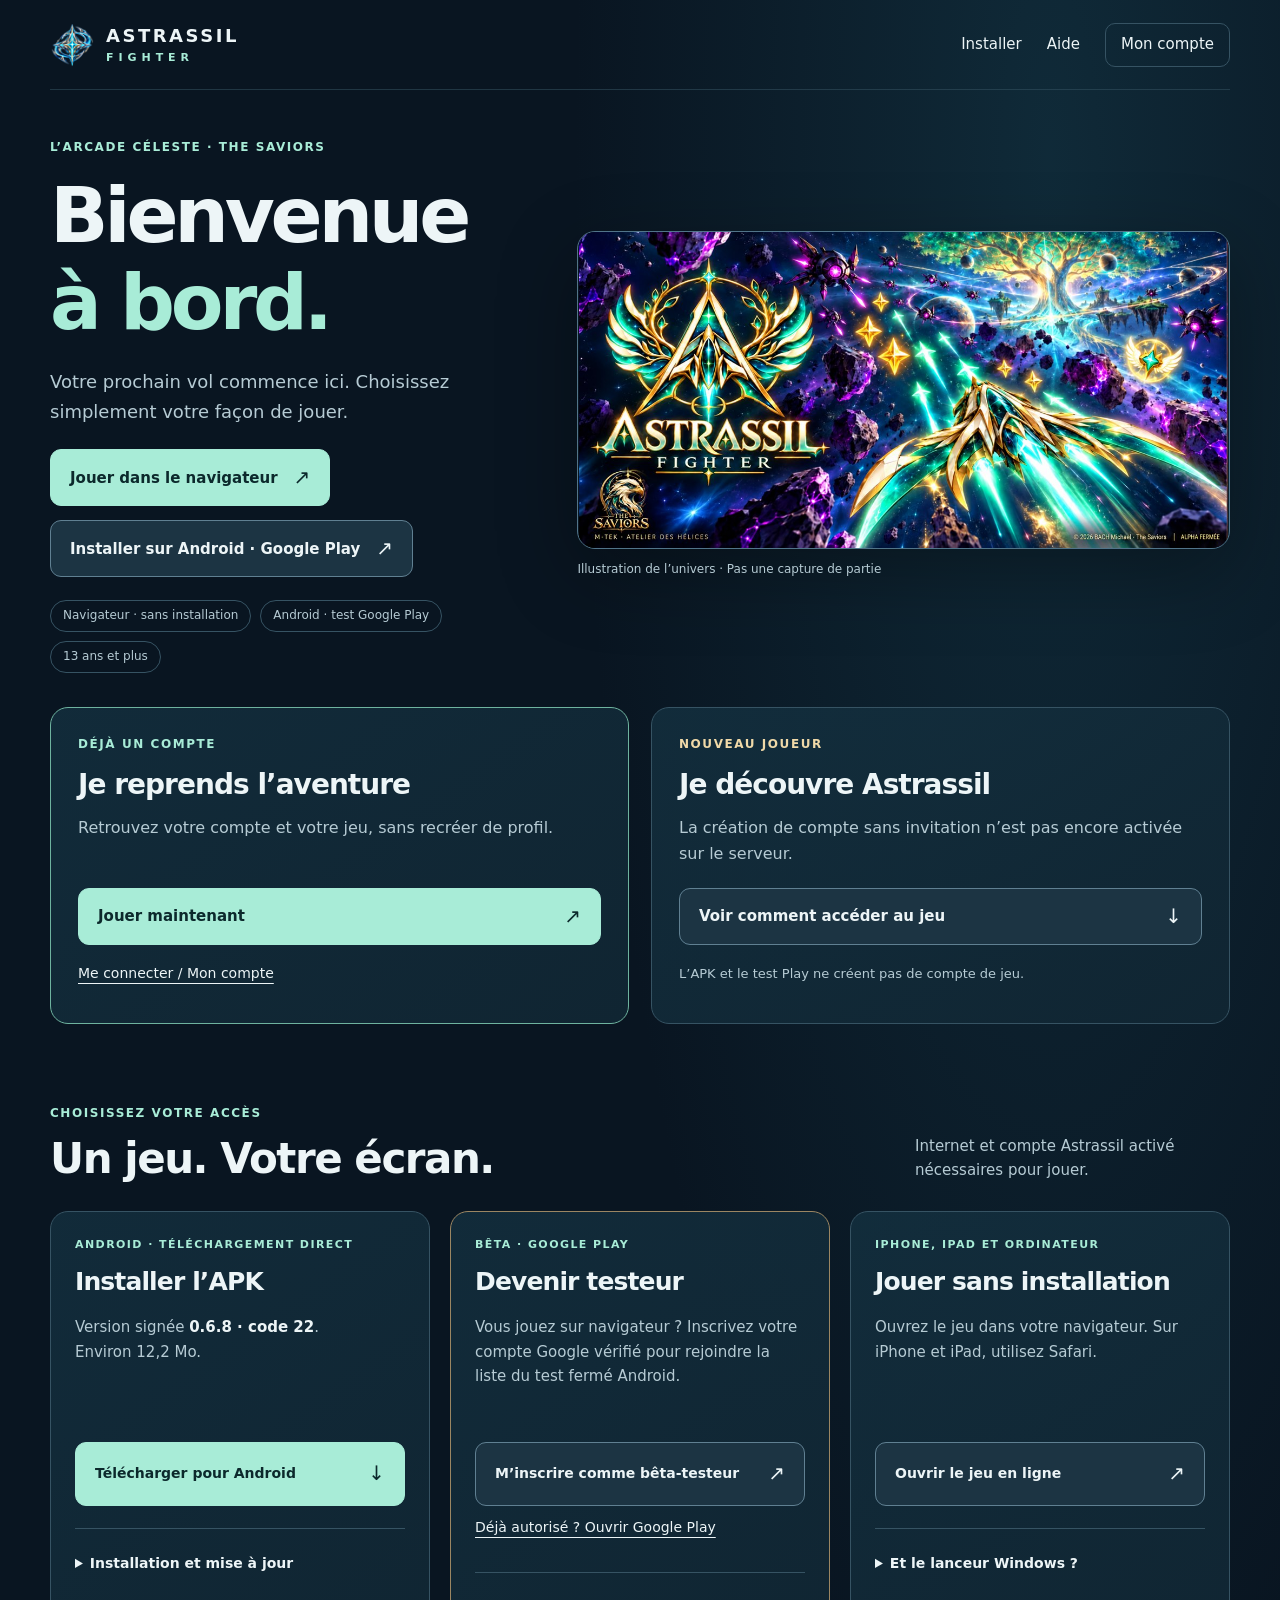
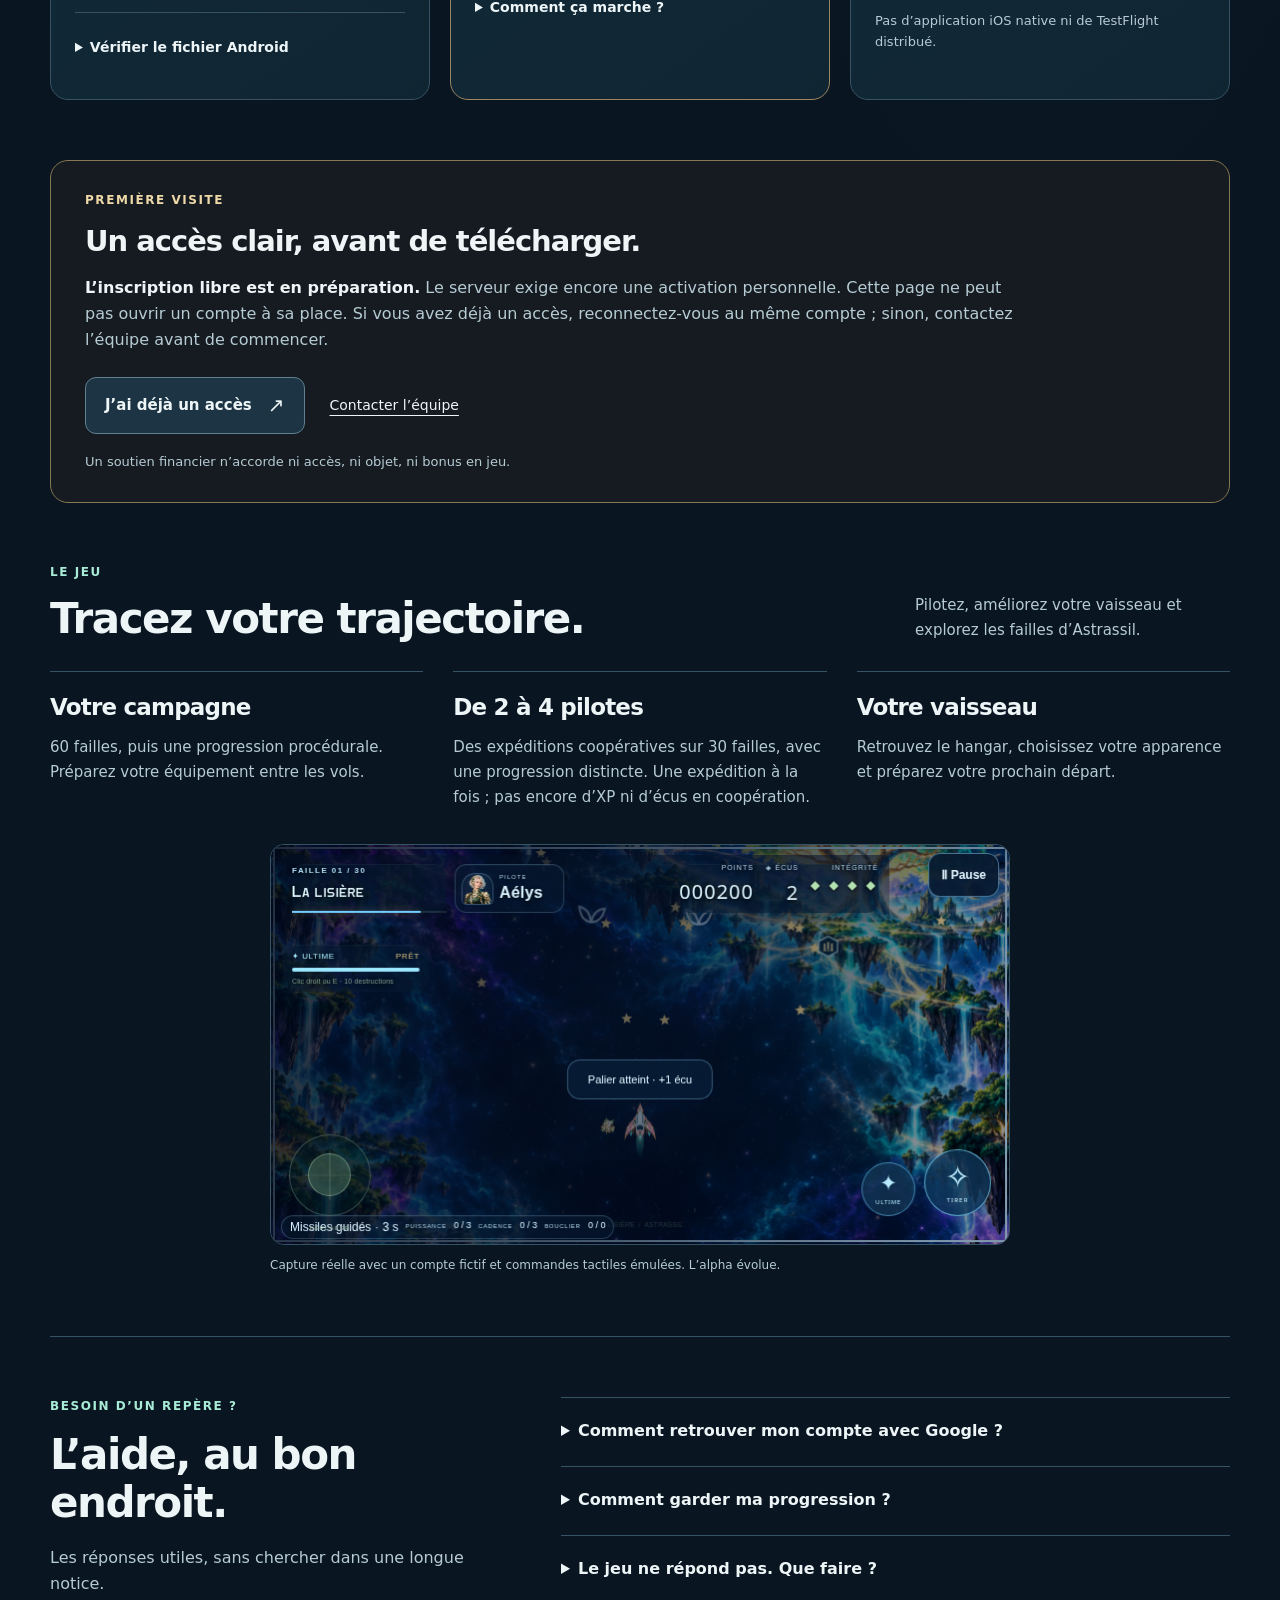
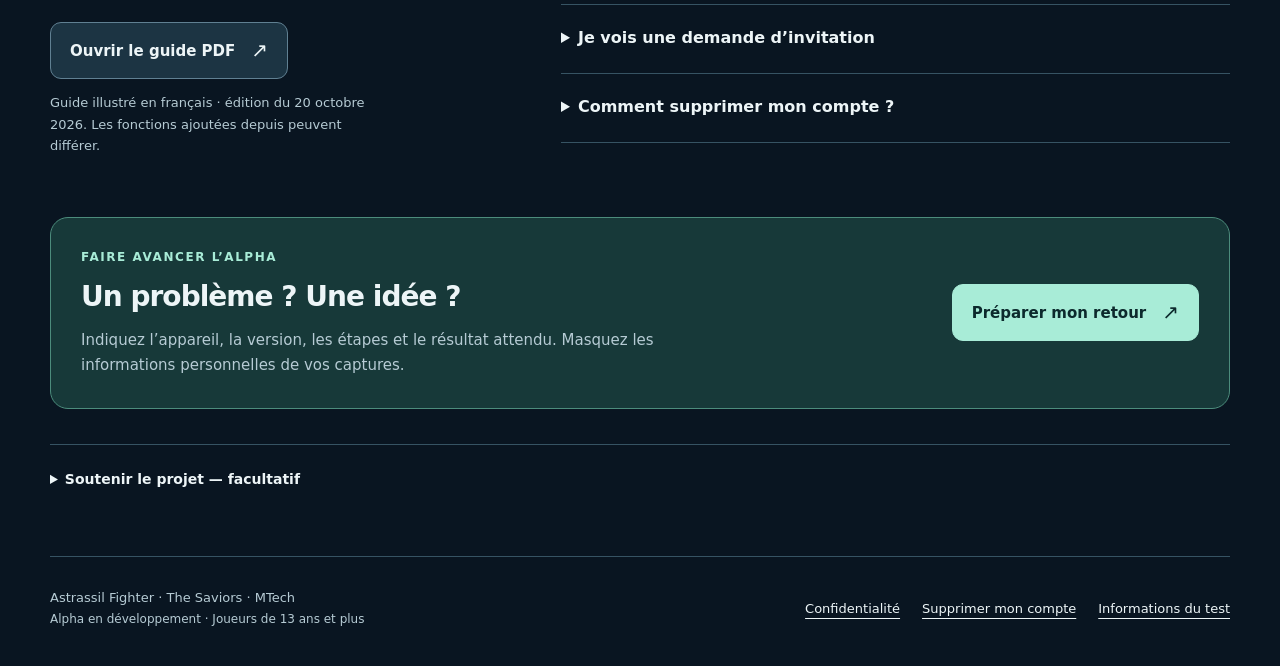
==== commit d48439a6: "Faire du Web la porte d’inscription au test Google Play" ====
--- a/index.html
+++ b/index.html
@@ -50,7 +50,7 @@
     <div class="section-head"><div><p class="eyebrow">Choisissez votre accès</p><h2 id="installer-titre">Un jeu. Votre écran.</h2></div><p>Internet et compte Astrassil activé nécessaires pour jouer.</p></div>
     <div class="platforms">
       <article class="card"><p class="eyebrow">Android · téléchargement direct</p><h3>Installer l’APK</h3><p>Version signée <strong>0.6.8 · code 22</strong>.<br>Environ 12,2 Mo.</p><a id="android-download" class="button" href="https://github.com/Momolscode/astrassil-fighter-beta-downloads/releases/download/alpha-fermee-0.6.8-code22/astrassil-fighter-0.6.8-alpha-fermee.22-code22-release-signe.apk">Télécharger pour Android <span aria-hidden="true">↓</span></a><details><summary>Installation et mise à jour</summary><p>Ouvrez le fichier téléchargé. Android peut demander d’autoriser l’installation depuis votre navigateur ; respectez les restrictions de votre appareil.</p><p><strong>Déjà installé ?</strong> Installez la mise à jour par-dessus l’application. Ne la désinstallez pas et n’effacez pas ses données.</p><p>Les correctifs Web compatibles sont chargés depuis le serveur. Une nouvelle APK doit être installée manuellement. Ce paquet n’embarque pas le jeu complet hors ligne.</p></details><details><summary>Vérifier le fichier Android</summary><p>SHA-256 de l’APK téléchargée et contrôlée :</p><code id="apk-sha256">911913adecd3d36f2830ebfa419c46832f29979517a25c67c25b12f1b7619a1a</code><p>12 205 400 octets.</p><a id="android-release" class="quiet-link" href="https://github.com/Momolscode/astrassil-fighter-beta-downloads/releases/tag/alpha-fermee-0.6.8-code22">Détails de la version sur GitHub</a></details></article>
-      <article class="card play-card"><p class="eyebrow">Android · Google Play</p><h3>Rejoindre le test Alpha</h3><p>Le canal est un <strong>test fermé</strong>. Votre compte Google doit être autorisé à y participer.</p><a id="play-test" class="button secondary" href="https://play.google.com/apps/testing/com.unum.astrassil" rel="noopener noreferrer">Ouvrir le test Google Play <span aria-hidden="true">↗</span></a><details><summary>Le lien ne m’autorise pas à participer</summary><p>Vérifiez le compte Google connecté. Le test fermé est réservé aux comptes de la liste de testeurs ; ce n’est pas encore une publication ouverte à tous.</p><p>Pour demander à participer, utilisez le contact de l’équipe ci-dessous. Ne communiquez jamais votre mot de passe.</p><a class="quiet-link" href="mailto:micelixyre@gmail.com?subject=Participation%20au%20test%20Astrassil">Contacter l’équipe pour le test</a><p>Rejoindre le test Play ne remplace pas l’activation du compte Astrassil.</p></details></article>
+      <article class="card play-card"><p class="eyebrow">Bêta · Google Play</p><h3>Devenir testeur</h3><p>Vous jouez sur navigateur ? Inscrivez votre compte Google vérifié pour rejoindre la liste du test fermé Android.</p><a id="play-candidate" class="button secondary" href="https://astrassil.tail2edb90.ts.net/connexion#playtest">M’inscrire comme bêta-testeur <span aria-hidden="true">↗</span></a><a id="play-test" class="quiet-link" href="https://play.google.com/apps/testing/com.unum.astrassil" rel="noopener noreferrer">Déjà autorisé ? Ouvrir Google Play</a><details><summary>Comment ça marche ?</summary><p>Connectez-vous à Astrassil avec Google puis confirmez votre participation. L’adresse Google vérifiée de votre compte est enregistrée pour la liste de testeurs. L’installation du test reste réservée aux appareils Android compatibles.</p></details></article>
       <article class="card"><p class="eyebrow">iPhone, iPad et ordinateur</p><h3>Jouer sans installation</h3><p>Ouvrez le jeu dans votre navigateur. Sur iPhone et iPad, utilisez Safari.</p><a class="button secondary" href="https://astrassil.tail2edb90.ts.net/jeu/">Ouvrir le jeu en ligne <span aria-hidden="true">↗</span></a><details><summary>Et le lanceur Windows ?</summary><p>Le lanceur Windows 10/11 x64 ouvre le même jeu en ligne dans votre navigateur.</p><a id="windows-download" class="quiet-link" href="https://github.com/Momolscode/astrassil-fighter-beta-downloads/releases/download/launcher-pc-0.1.1/Astrassil-Fighter-Setup-0.1.1.exe">Installer le lanceur Windows</a><a class="quiet-link" href="https://github.com/Momolscode/astrassil-fighter-beta-downloads/releases/download/launcher-pc-0.1.1/Astrassil-Fighter-Launcher-0.1.1.exe">Télécharger la version portable</a></details><p class="small-note">Pas d’application iOS native ni de TestFlight distribué.</p></article>
     </div>
   </section>
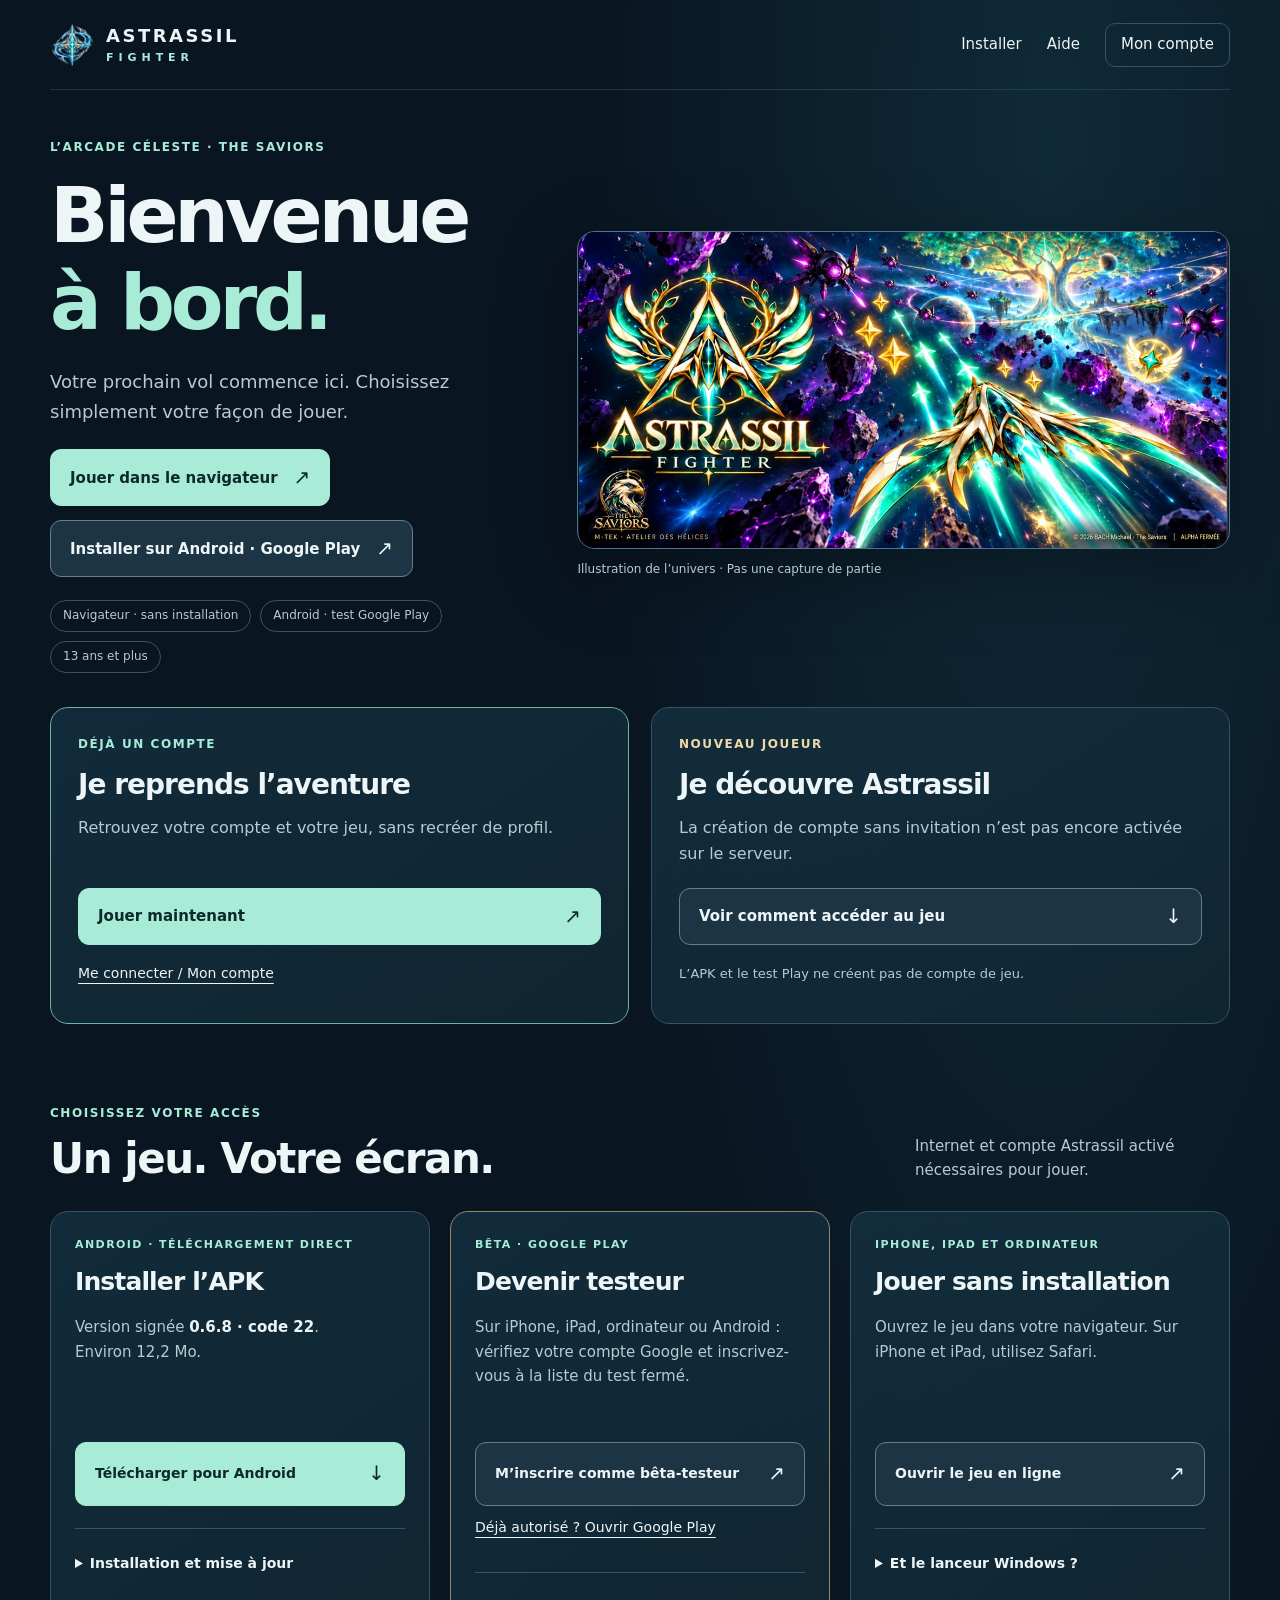
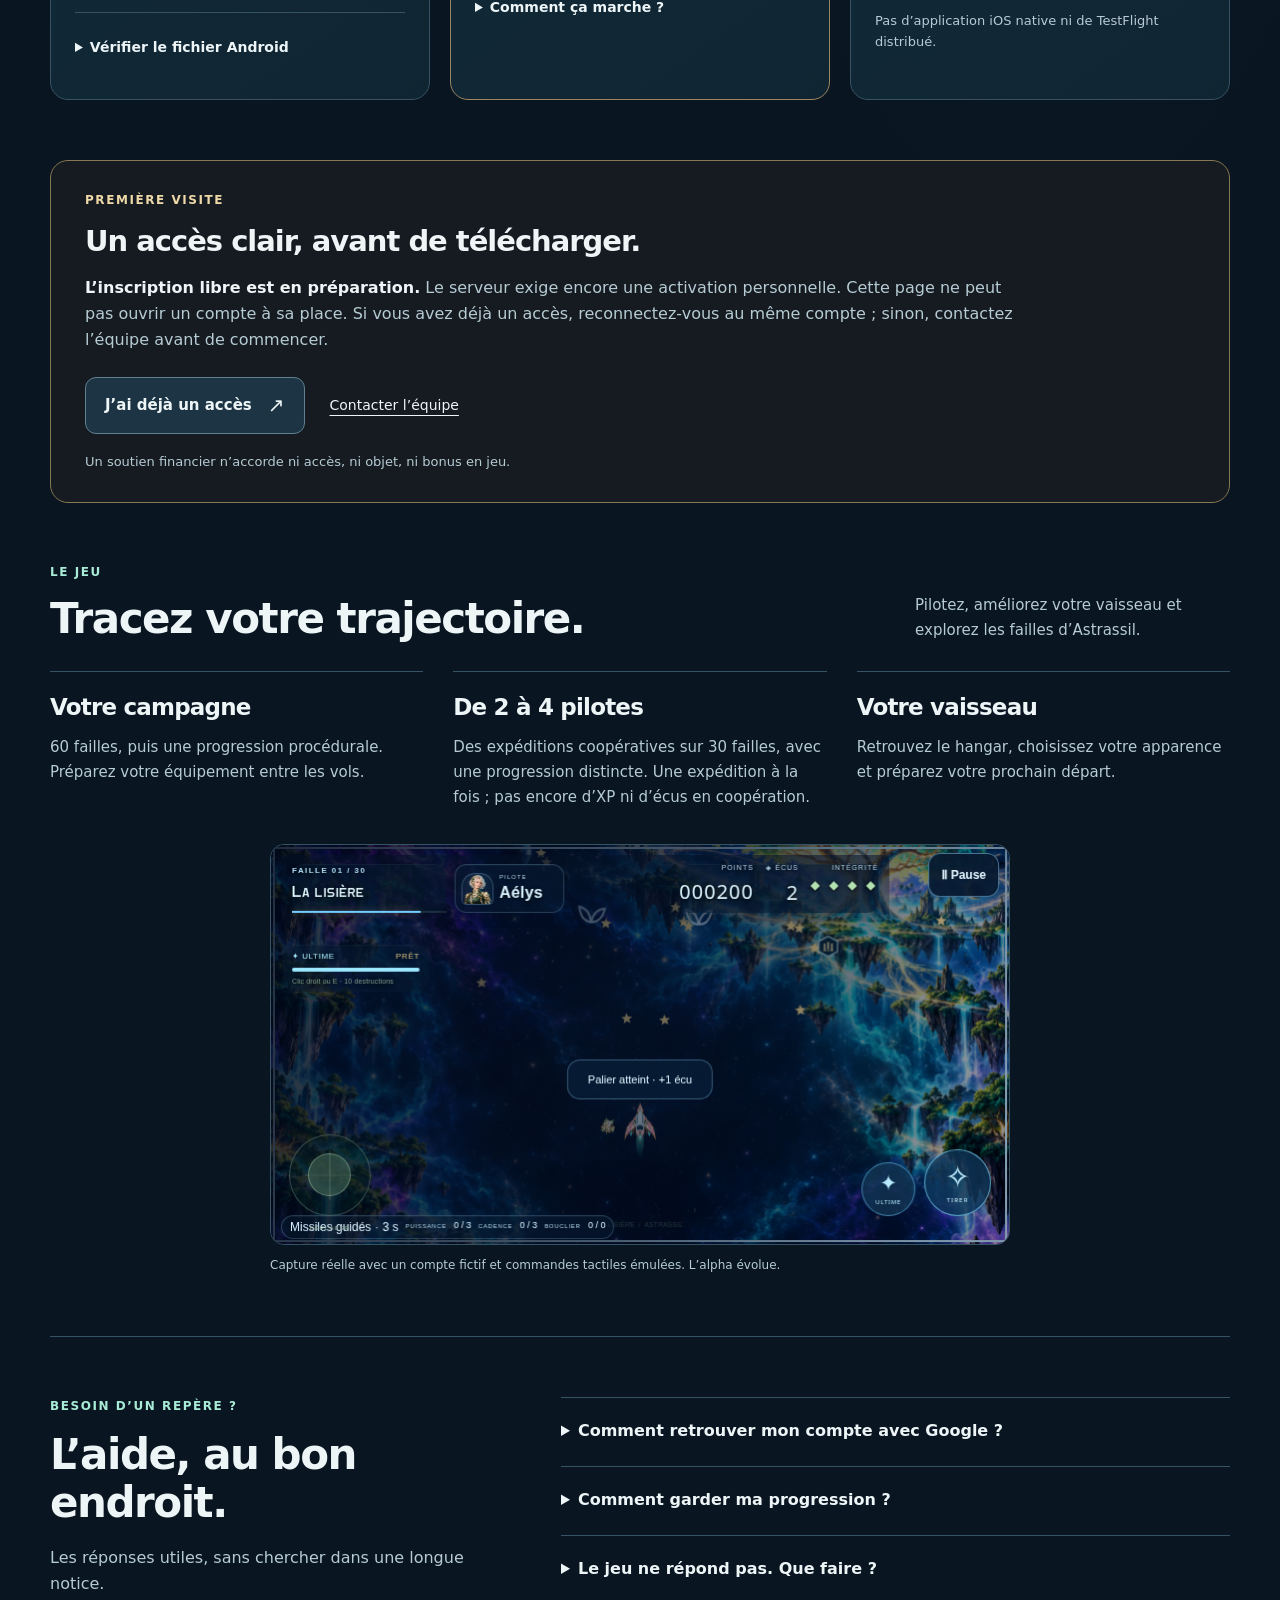
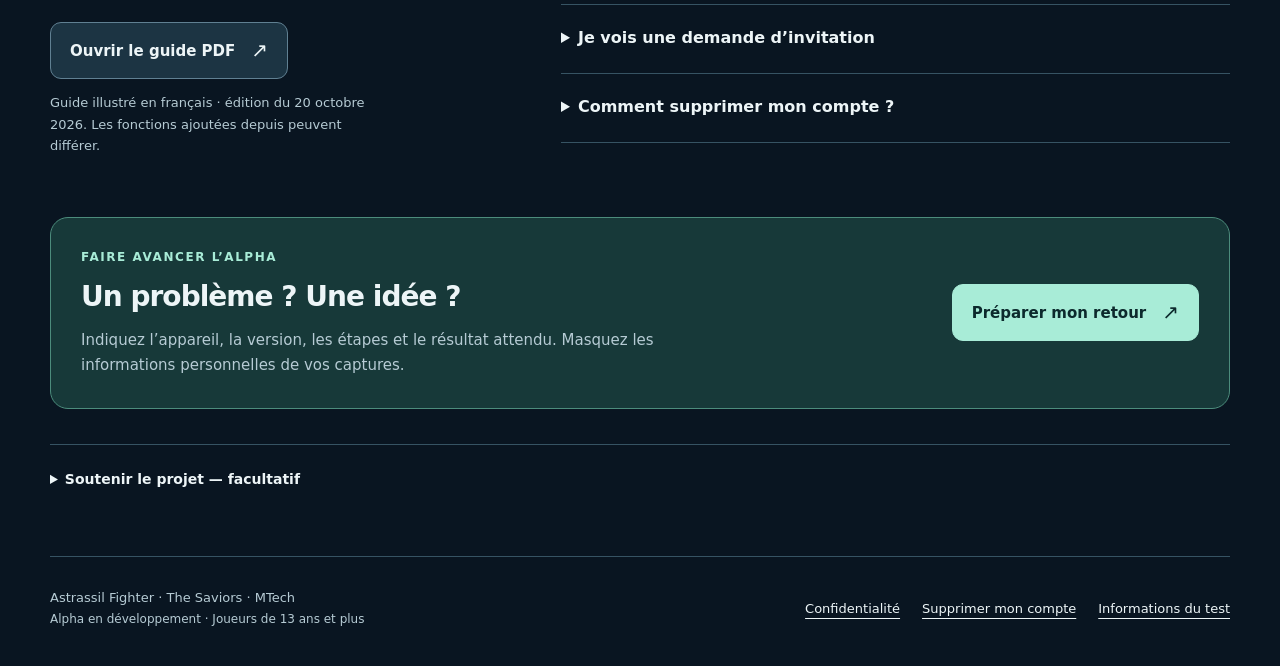
==== commit f3330ed9: "Clarifier l’inscription bêta depuis iOS et navigateur" ====
--- a/index.html
+++ b/index.html
@@ -50,7 +50,7 @@
     <div class="section-head"><div><p class="eyebrow">Choisissez votre accès</p><h2 id="installer-titre">Un jeu. Votre écran.</h2></div><p>Internet et compte Astrassil activé nécessaires pour jouer.</p></div>
     <div class="platforms">
       <article class="card"><p class="eyebrow">Android · téléchargement direct</p><h3>Installer l’APK</h3><p>Version signée <strong>0.6.8 · code 22</strong>.<br>Environ 12,2 Mo.</p><a id="android-download" class="button" href="https://github.com/Momolscode/astrassil-fighter-beta-downloads/releases/download/alpha-fermee-0.6.8-code22/astrassil-fighter-0.6.8-alpha-fermee.22-code22-release-signe.apk">Télécharger pour Android <span aria-hidden="true">↓</span></a><details><summary>Installation et mise à jour</summary><p>Ouvrez le fichier téléchargé. Android peut demander d’autoriser l’installation depuis votre navigateur ; respectez les restrictions de votre appareil.</p><p><strong>Déjà installé ?</strong> Installez la mise à jour par-dessus l’application. Ne la désinstallez pas et n’effacez pas ses données.</p><p>Les correctifs Web compatibles sont chargés depuis le serveur. Une nouvelle APK doit être installée manuellement. Ce paquet n’embarque pas le jeu complet hors ligne.</p></details><details><summary>Vérifier le fichier Android</summary><p>SHA-256 de l’APK téléchargée et contrôlée :</p><code id="apk-sha256">911913adecd3d36f2830ebfa419c46832f29979517a25c67c25b12f1b7619a1a</code><p>12 205 400 octets.</p><a id="android-release" class="quiet-link" href="https://github.com/Momolscode/astrassil-fighter-beta-downloads/releases/tag/alpha-fermee-0.6.8-code22">Détails de la version sur GitHub</a></details></article>
-      <article class="card play-card"><p class="eyebrow">Bêta · Google Play</p><h3>Devenir testeur</h3><p>Vous jouez sur navigateur ? Inscrivez votre compte Google vérifié pour rejoindre la liste du test fermé Android.</p><a id="play-candidate" class="button secondary" href="https://astrassil.tail2edb90.ts.net/connexion#playtest">M’inscrire comme bêta-testeur <span aria-hidden="true">↗</span></a><a id="play-test" class="quiet-link" href="https://play.google.com/apps/testing/com.unum.astrassil" rel="noopener noreferrer">Déjà autorisé ? Ouvrir Google Play</a><details><summary>Comment ça marche ?</summary><p>Connectez-vous à Astrassil avec Google puis confirmez votre participation. L’adresse Google vérifiée de votre compte est enregistrée pour la liste de testeurs. L’installation du test reste réservée aux appareils Android compatibles.</p></details></article>
+      <article class="card play-card"><p class="eyebrow">Bêta · Google Play</p><h3>Devenir testeur</h3><p>Sur iPhone, iPad, ordinateur ou Android : vérifiez votre compte Google et inscrivez-vous à la liste du test fermé.</p><a id="play-candidate" class="button secondary" href="https://astrassil.tail2edb90.ts.net/connexion#playtest">M’inscrire comme bêta-testeur <span aria-hidden="true">↗</span></a><a id="play-test" class="quiet-link" href="https://play.google.com/apps/testing/com.unum.astrassil" rel="noopener noreferrer">Déjà autorisé ? Ouvrir Google Play</a><details><summary>Comment ça marche ?</summary><p>Aucun compte de jeu n’est nécessaire pour candidater. Google vérifie votre adresse, vous confirmez votre participation, puis l’équipe l’ajoute à la liste Google Play. Utilisez ensuite ce même compte Google pour rejoindre le test.</p></details></article>
       <article class="card"><p class="eyebrow">iPhone, iPad et ordinateur</p><h3>Jouer sans installation</h3><p>Ouvrez le jeu dans votre navigateur. Sur iPhone et iPad, utilisez Safari.</p><a class="button secondary" href="https://astrassil.tail2edb90.ts.net/jeu/">Ouvrir le jeu en ligne <span aria-hidden="true">↗</span></a><details><summary>Et le lanceur Windows ?</summary><p>Le lanceur Windows 10/11 x64 ouvre le même jeu en ligne dans votre navigateur.</p><a id="windows-download" class="quiet-link" href="https://github.com/Momolscode/astrassil-fighter-beta-downloads/releases/download/launcher-pc-0.1.1/Astrassil-Fighter-Setup-0.1.1.exe">Installer le lanceur Windows</a><a class="quiet-link" href="https://github.com/Momolscode/astrassil-fighter-beta-downloads/releases/download/launcher-pc-0.1.1/Astrassil-Fighter-Launcher-0.1.1.exe">Télécharger la version portable</a></details><p class="small-note">Pas d’application iOS native ni de TestFlight distribué.</p></article>
     </div>
   </section>
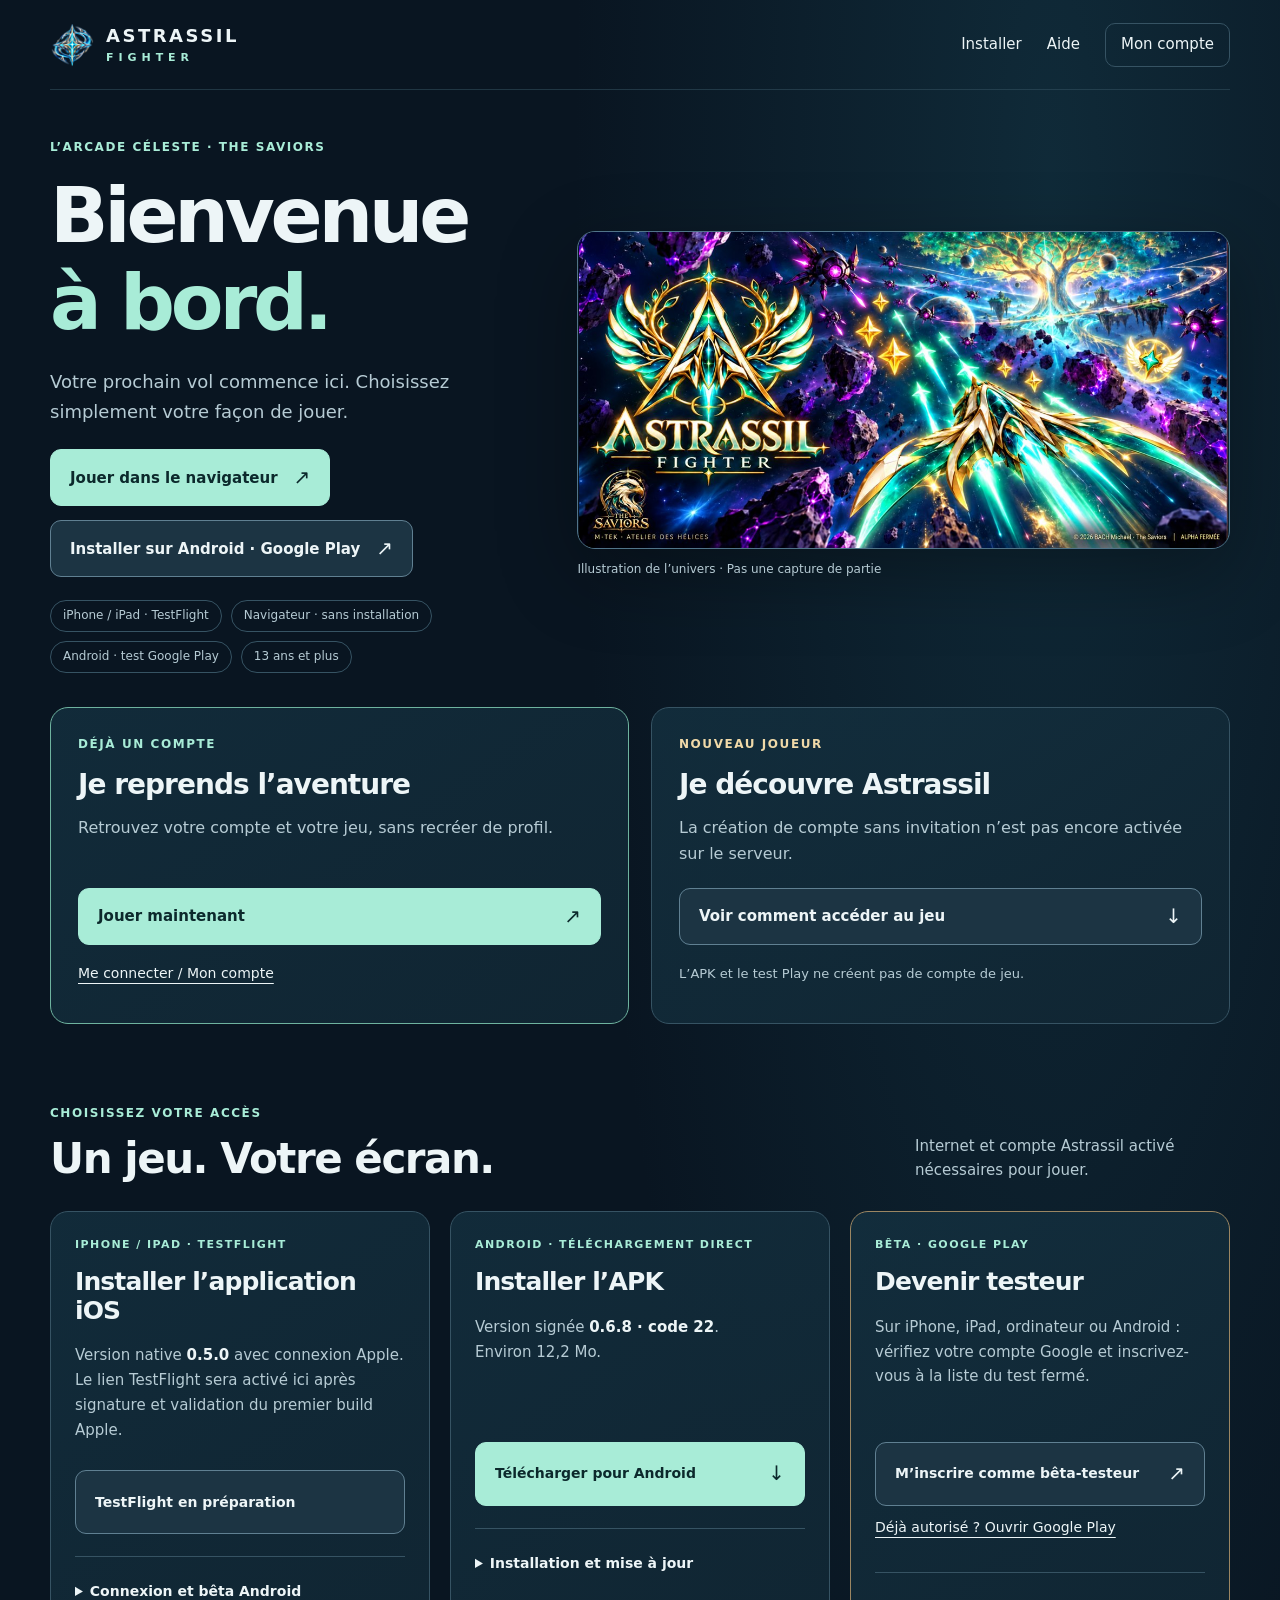
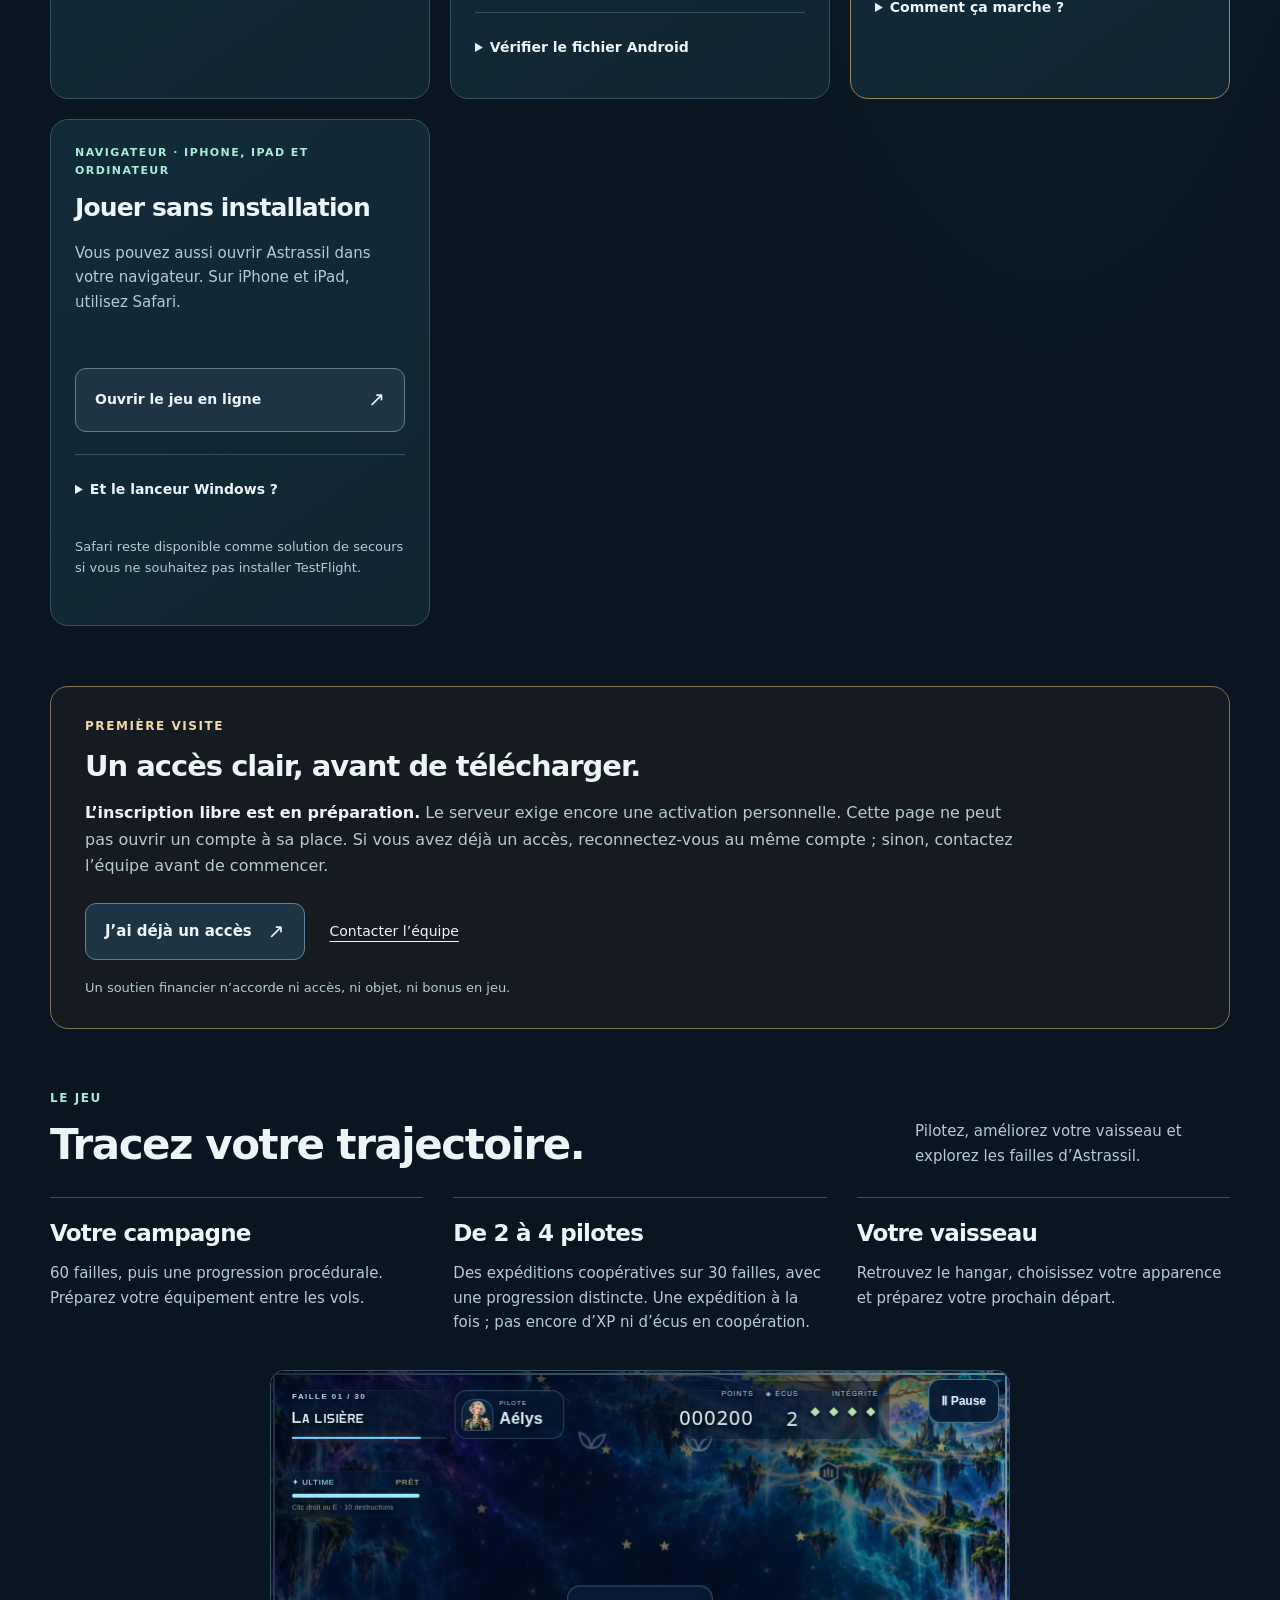
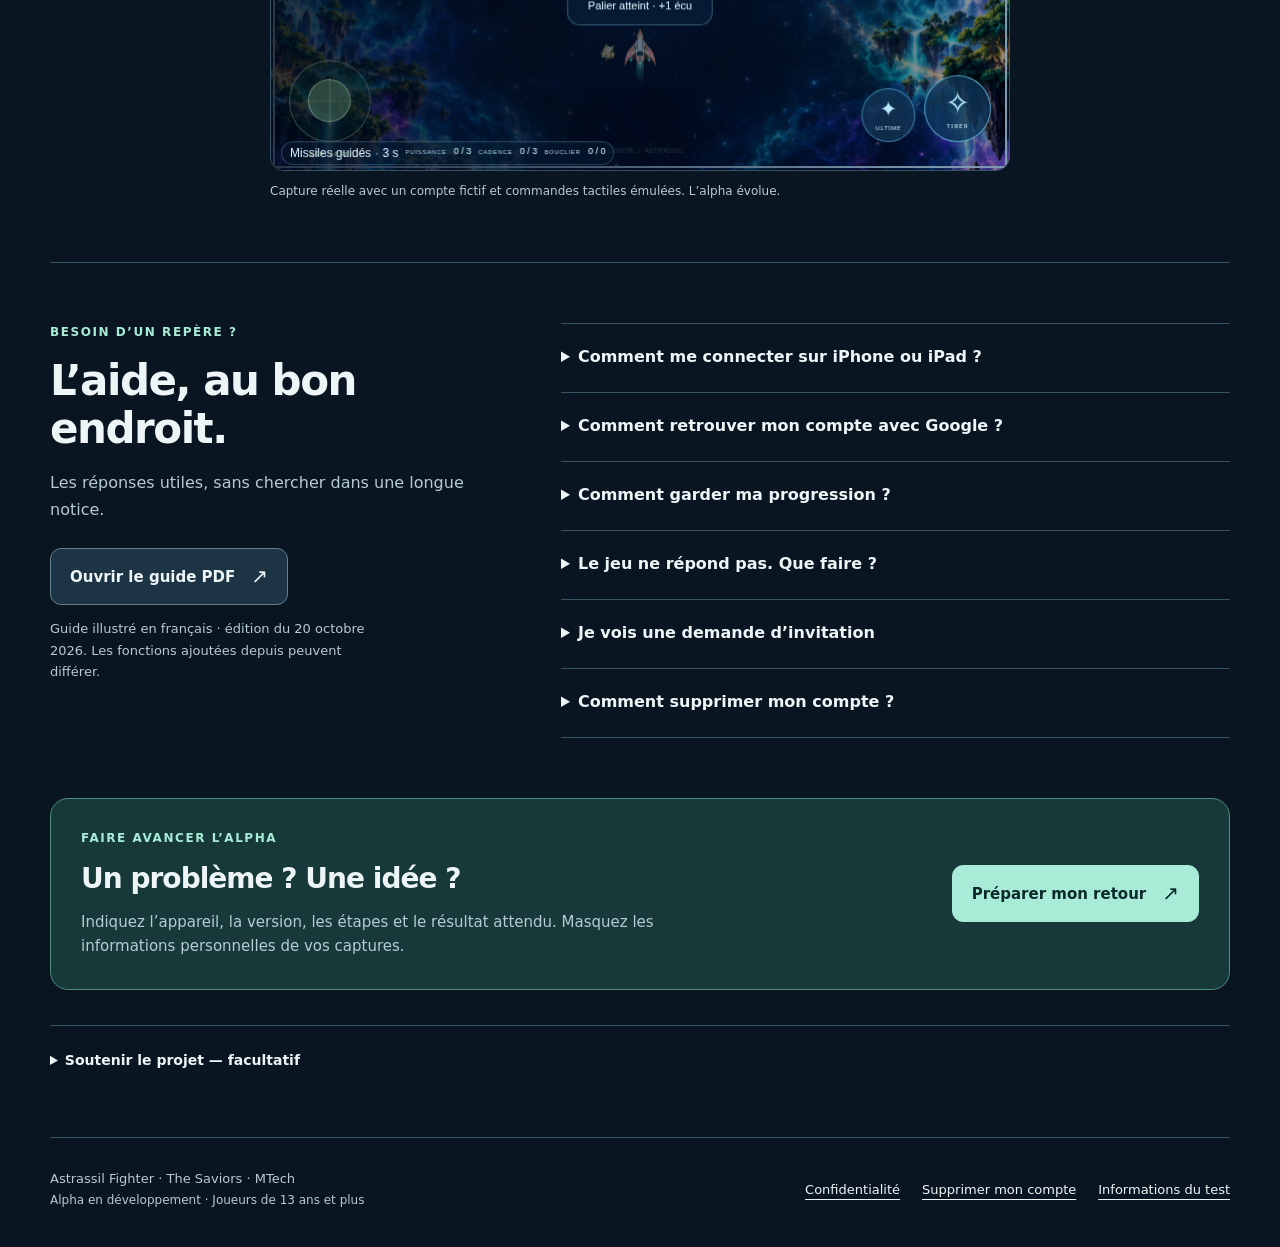
==== commit e2468020: "Préparer la carte TestFlight iPhone et iPad" ====
--- a/index.html
+++ b/index.html
@@ -7,7 +7,7 @@
   <meta name="referrer" content="strict-origin-when-cross-origin">
   <meta name="robots" content="index,follow">
   <title>Astrassil Fighter — Jouer, installer et tester</title>
-  <meta name="description" content="Retrouvez Astrassil Fighter sur navigateur, Android et Google Play en test fermé. Accès au jeu, téléchargement et aide réunis. Pour les joueurs de 13 ans et plus.">
+  <meta name="description" content="Retrouvez Astrassil Fighter sur iPhone, iPad, navigateur, Android et Google Play en test fermé. Accès au jeu, installation et aide réunis. Pour les joueurs de 13 ans et plus.">
   <link rel="canonical" href="https://momolscode.github.io/astrassil-fighter-beta-downloads/">
   <link rel="icon" href="./assets/logo-starlight-small.png" type="image/png">
   <meta property="og:type" content="website">
@@ -21,7 +21,7 @@
   <meta name="twitter:card" content="summary_large_image">
   <link rel="stylesheet" href="./accueil.css">
 </head>
-<body data-page-version="accueil-20261111-1">
+<body data-page-version="accueil-ios-staging-20261112-1">
 <a class="skip" href="#contenu">Aller au contenu</a>
 <header class="header shell">
   <a class="brand" href="./" aria-label="Astrassil Fighter, accueil"><img src="./assets/logo-starlight-small.png" alt="" width="44" height="44"><span>ASTRASSIL<small>FIGHTER</small></span></a>
@@ -37,7 +37,7 @@
         <a class="button" href="https://astrassil.tail2edb90.ts.net/jeu/">Jouer dans le navigateur <span aria-hidden="true">↗</span></a>
         <a class="button secondary" href="https://play.google.com/apps/testing/com.unum.astrassil" rel="noopener noreferrer">Installer sur Android · Google Play <span aria-hidden="true">↗</span></a>
       </div>
-      <p class="pills"><span>Navigateur · sans installation</span><span>Android · test Google Play</span><span>13 ans et plus</span></p>
+      <p class="pills"><span>iPhone / iPad · TestFlight</span><span>Navigateur · sans installation</span><span>Android · test Google Play</span><span>13 ans et plus</span></p>
     </div>
     <figure class="cover"><img src="./assets/jaquette-accueil.jpg" alt="Un vaisseau d’or et de turquoise traverse les astéroïdes vers un arbre cosmique lumineux." width="1797" height="875" fetchpriority="high"><figcaption>Illustration de l’univers · Pas une capture de partie</figcaption></figure>
     <div class="paths">
@@ -49,9 +49,10 @@
   <section class="shell section" id="telecharger" aria-labelledby="installer-titre">
     <div class="section-head"><div><p class="eyebrow">Choisissez votre accès</p><h2 id="installer-titre">Un jeu. Votre écran.</h2></div><p>Internet et compte Astrassil activé nécessaires pour jouer.</p></div>
     <div class="platforms">
+      <article class="card ios-card"><p class="eyebrow">iPhone / iPad · TestFlight</p><h3>Installer l’application iOS</h3><p>Version native <strong>0.5.0</strong> avec connexion Apple. Le lien TestFlight sera activé ici après signature et validation du premier build Apple.</p><!-- TESTFLIGHT_LINK: remplacer le bloc ci-dessous par un lien <a id="ios-testflight" class="button" href="...">Installer avec TestFlight</a> --><span class="button secondary" aria-disabled="true">TestFlight en préparation</span><details><summary>Connexion et bêta Android</summary><p>Sur iPhone et iPad, « Continuer avec Apple » est le moyen de connexion natif principal. Google n’est pas nécessaire pour jouer sur iOS.</p><p>Si vous souhaitez aussi tester la version Android, l’inscription Google Play reste facultative et s’ouvre séparément dans Safari depuis votre compte.</p></details></article>
       <article class="card"><p class="eyebrow">Android · téléchargement direct</p><h3>Installer l’APK</h3><p>Version signée <strong>0.6.8 · code 22</strong>.<br>Environ 12,2 Mo.</p><a id="android-download" class="button" href="https://github.com/Momolscode/astrassil-fighter-beta-downloads/releases/download/alpha-fermee-0.6.8-code22/astrassil-fighter-0.6.8-alpha-fermee.22-code22-release-signe.apk">Télécharger pour Android <span aria-hidden="true">↓</span></a><details><summary>Installation et mise à jour</summary><p>Ouvrez le fichier téléchargé. Android peut demander d’autoriser l’installation depuis votre navigateur ; respectez les restrictions de votre appareil.</p><p><strong>Déjà installé ?</strong> Installez la mise à jour par-dessus l’application. Ne la désinstallez pas et n’effacez pas ses données.</p><p>Les correctifs Web compatibles sont chargés depuis le serveur. Une nouvelle APK doit être installée manuellement. Ce paquet n’embarque pas le jeu complet hors ligne.</p></details><details><summary>Vérifier le fichier Android</summary><p>SHA-256 de l’APK téléchargée et contrôlée :</p><code id="apk-sha256">911913adecd3d36f2830ebfa419c46832f29979517a25c67c25b12f1b7619a1a</code><p>12 205 400 octets.</p><a id="android-release" class="quiet-link" href="https://github.com/Momolscode/astrassil-fighter-beta-downloads/releases/tag/alpha-fermee-0.6.8-code22">Détails de la version sur GitHub</a></details></article>
       <article class="card play-card"><p class="eyebrow">Bêta · Google Play</p><h3>Devenir testeur</h3><p>Sur iPhone, iPad, ordinateur ou Android : vérifiez votre compte Google et inscrivez-vous à la liste du test fermé.</p><a id="play-candidate" class="button secondary" href="https://astrassil.tail2edb90.ts.net/connexion#playtest">M’inscrire comme bêta-testeur <span aria-hidden="true">↗</span></a><a id="play-test" class="quiet-link" href="https://play.google.com/apps/testing/com.unum.astrassil" rel="noopener noreferrer">Déjà autorisé ? Ouvrir Google Play</a><details><summary>Comment ça marche ?</summary><p>Aucun compte de jeu n’est nécessaire pour candidater. Google vérifie votre adresse, vous confirmez votre participation, puis l’équipe l’ajoute à la liste Google Play. Utilisez ensuite ce même compte Google pour rejoindre le test.</p></details></article>
-      <article class="card"><p class="eyebrow">iPhone, iPad et ordinateur</p><h3>Jouer sans installation</h3><p>Ouvrez le jeu dans votre navigateur. Sur iPhone et iPad, utilisez Safari.</p><a class="button secondary" href="https://astrassil.tail2edb90.ts.net/jeu/">Ouvrir le jeu en ligne <span aria-hidden="true">↗</span></a><details><summary>Et le lanceur Windows ?</summary><p>Le lanceur Windows 10/11 x64 ouvre le même jeu en ligne dans votre navigateur.</p><a id="windows-download" class="quiet-link" href="https://github.com/Momolscode/astrassil-fighter-beta-downloads/releases/download/launcher-pc-0.1.1/Astrassil-Fighter-Setup-0.1.1.exe">Installer le lanceur Windows</a><a class="quiet-link" href="https://github.com/Momolscode/astrassil-fighter-beta-downloads/releases/download/launcher-pc-0.1.1/Astrassil-Fighter-Launcher-0.1.1.exe">Télécharger la version portable</a></details><p class="small-note">Pas d’application iOS native ni de TestFlight distribué.</p></article>
+      <article class="card"><p class="eyebrow">Navigateur · iPhone, iPad et ordinateur</p><h3>Jouer sans installation</h3><p>Vous pouvez aussi ouvrir Astrassil dans votre navigateur. Sur iPhone et iPad, utilisez Safari.</p><a class="button secondary" href="https://astrassil.tail2edb90.ts.net/jeu/">Ouvrir le jeu en ligne <span aria-hidden="true">↗</span></a><details><summary>Et le lanceur Windows ?</summary><p>Le lanceur Windows 10/11 x64 ouvre le même jeu en ligne dans votre navigateur.</p><a id="windows-download" class="quiet-link" href="https://github.com/Momolscode/astrassil-fighter-beta-downloads/releases/download/launcher-pc-0.1.1/Astrassil-Fighter-Setup-0.1.1.exe">Installer le lanceur Windows</a><a class="quiet-link" href="https://github.com/Momolscode/astrassil-fighter-beta-downloads/releases/download/launcher-pc-0.1.1/Astrassil-Fighter-Launcher-0.1.1.exe">Télécharger la version portable</a></details><p class="small-note">Safari reste disponible comme solution de secours si vous ne souhaitez pas installer TestFlight.</p></article>
     </div>
   </section>
 
@@ -65,6 +66,7 @@
   <section class="shell section" id="univers" aria-labelledby="univers-titre"><div class="section-head"><div><p class="eyebrow">Le jeu</p><h2 id="univers-titre">Tracez votre trajectoire.</h2></div><p>Pilotez, améliorez votre vaisseau et explorez les failles d’Astrassil.</p></div><div class="features"><article><h3>Votre campagne</h3><p>60 failles, puis une progression procédurale. Préparez votre équipement entre les vols.</p></article><article><h3>De 2 à 4 pilotes</h3><p>Des expéditions coopératives sur 30 failles, avec une progression distincte. Une expédition à la fois ; pas encore d’XP ni d’écus en coopération.</p></article><article><h3>Votre vaisseau</h3><p>Retrouvez le hangar, choisissez votre apparence et préparez votre prochain départ.</p></article></div><figure class="game-capture"><img src="./assets/combat-paysage.png" alt="Capture de combat Astrassil avec les commandes tactiles et l’affichage de l’arme temporaire." width="740" height="400" loading="lazy"><figcaption>Capture réelle avec un compte fictif et commandes tactiles émulées. L’alpha évolue.</figcaption></figure></section>
 
   <section class="shell section help-section" id="questions" aria-labelledby="aide-titre"><div><p class="eyebrow">Besoin d’un repère ?</p><h2 id="aide-titre">L’aide, au bon endroit.</h2><p class="help-intro">Les réponses utiles, sans chercher dans une longue notice.</p><div id="guide"><a id="guide-download" class="button secondary" href="./documents/ASTRASSIL-FIGHTER-Guide-de-vol-Alpha.pdf">Ouvrir le guide PDF <span aria-hidden="true">↗</span></a><p class="small-note">Guide illustré en français · édition du 20 octobre 2026. Les fonctions ajoutées depuis peuvent différer.</p></div></div><div class="faq">
+    <details><summary>Comment me connecter sur iPhone ou iPad ?</summary><p>Dans l’application iOS, utilisez « Continuer avec Apple ». Astrassil utilise l’identifiant Apple stable du compte ; si vous choisissez « Masquer mon e-mail », l’adresse relais Apple peut être utilisée sans révéler votre adresse personnelle.</p><p>Google n’est pas requis pour jouer sur iOS. Il n’est demandé que si vous choisissez volontairement de rejoindre le test fermé Google Play pour Android.</p></details>
     <details><summary>Comment retrouver mon compte avec Google ?</summary><p>Utilisez le compte Google déjà associé à votre compte Astrassil. Si vous ne l’avez pas encore associé, connectez-vous d’abord avec vos identifiants Astrassil dans le navigateur, puis choisissez « Associer Google à mon compte actuel ».</p><p>Une adresse e-mail identique ne fusionne pas automatiquement deux comptes.</p><a class="quiet-link" href="https://astrassil.tail2edb90.ts.net/connexion">Ouvrir Mon compte</a></details>
     <details><summary>Comment garder ma progression ?</summary><p>Ne désinstallez pas l’application et ne videz pas ses données pour effectuer une mise à jour. Dans « Compte et sauvegarde », vérifiez le compte, l’aperçu et la réussite de la copie cloud.</p><p>Sur un appareil neuf, vérifiez la sauvegarde disponible puis confirmez sa restauration. La connexion seule ne restaure pas automatiquement la progression locale. Un combat en cours n’est pas un point de reprise.</p></details>
     <details><summary>Le jeu ne répond pas. Que faire ?</summary><p>Le serveur d’alpha dépend encore d’un PC allumé et connecté. Réessayez plus tard et signalez l’heure ainsi que le message rencontré. Télécharger une nouvelle fois l’APK ne résout pas une panne du serveur.</p></details>
